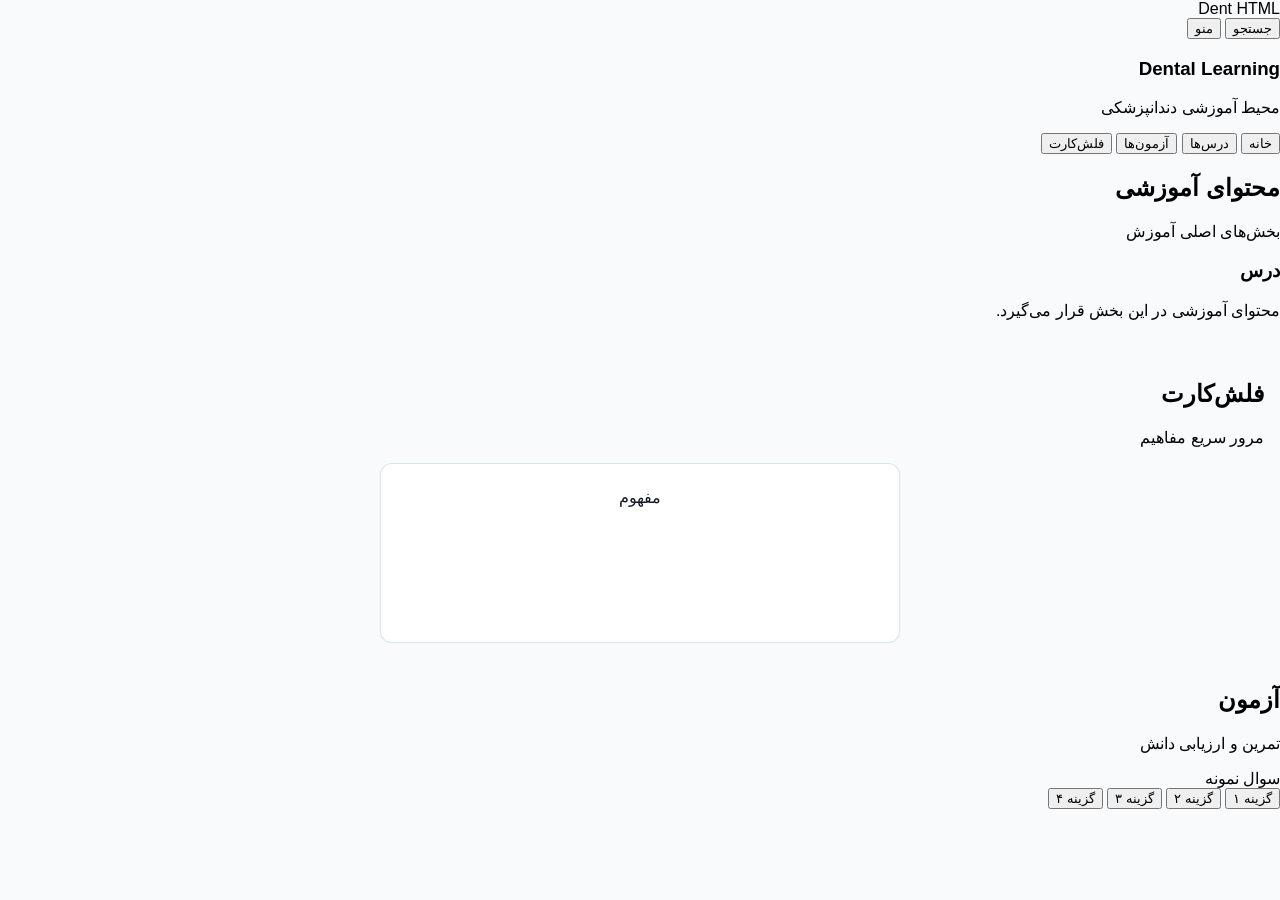
==== index.html @ abffd5a1 "Add runnable production entry point" ====
<!DOCTYPE html>
<html lang="fa" dir="rtl">
<head>
  <meta charset="UTF-8">
  <meta name="viewport" content="width=device-width, initial-scale=1.0">
  <meta name="description" content="Dent HTML modular dental learning interface">
  <title>Dent HTML</title>
  <link rel="stylesheet" href="src/styles/tokens.css">
  <link rel="stylesheet" href="src/styles/global.css">
  <link rel="stylesheet" href="src/styles/components.css">
  <link rel="stylesheet" href="src/styles/responsive.css">
  <link rel="stylesheet" href="src/styles/motion.css">
</head>
<body>
  <main id="app">
    <section data-component="header"></section>
    <section data-component="hero"></section>
    <section data-component="navigation"></section>
    <section data-component="lecture"></section>
    <section data-component="flashcard"></section>
    <section data-component="quiz"></section>
    <section data-component="modal"></section>
  </main>

  <script src="src/scripts/theme.js"></script>
  <script src="src/scripts/navigation.js"></script>
  <script src="src/scripts/flashcard.js"></script>
  <script src="src/scripts/quiz.js"></script>
  <script src="src/scripts/app.js"></script>
</body>
</html>
---- src/styles/tokens.css ----
/* Global design tokens */
:root {
  --color-primary: #0f766e;
  --color-secondary: #2563eb;
  --color-background: #ffffff;
  --color-text: #111827;
  --radius-md: 12px;
  --transition-fast: 180ms ease;
}
---- src/styles/global.css ----
/*
 Global Styles
 Responsibility:
 - Base document rules
 - Typography defaults
 - Shared resets
*/

* {
  box-sizing: border-box;
}

html {
  scroll-behavior: smooth;
}

html, body {
  margin: 0;
  padding: 0;
  min-height: 100%;
  font-family: Tahoma, Arial, sans-serif;
}

body {
  background: #f8fafc;
}

#app {
  width: 100%;
  min-height: 100vh;
}

section[data-component] {
  width: 100%;
}
---- src/styles/components.css ----
/* Shared component styles */
.component {
  transition: var(--transition-fast);
}
---- src/styles/responsive.css ----
/*
 Responsive Layer
 Responsibility:
 - Mobile adaptation
 - Layout adjustments
*/

@media (max-width: 768px) {
  .container {
    width: 100%;
    padding-inline: 16px;
  }
}
---- src/styles/motion.css ----
/* Motion System
   Central animation layer
   Keep component animations here when they become reusable.
*/

:root {
  --motion-fast: 180ms ease;
  --motion-normal: 320ms ease;
  --motion-slow: 600ms ease;
}

.motion-ready {
  transition: all var(--motion-normal);
}

.fade-in {
  animation: fadeIn var(--motion-slow) forwards;
}

@keyframes fadeIn {
  from { opacity: 0; transform: translateY(12px); }
  to { opacity: 1; transform: translateY(0); }
}
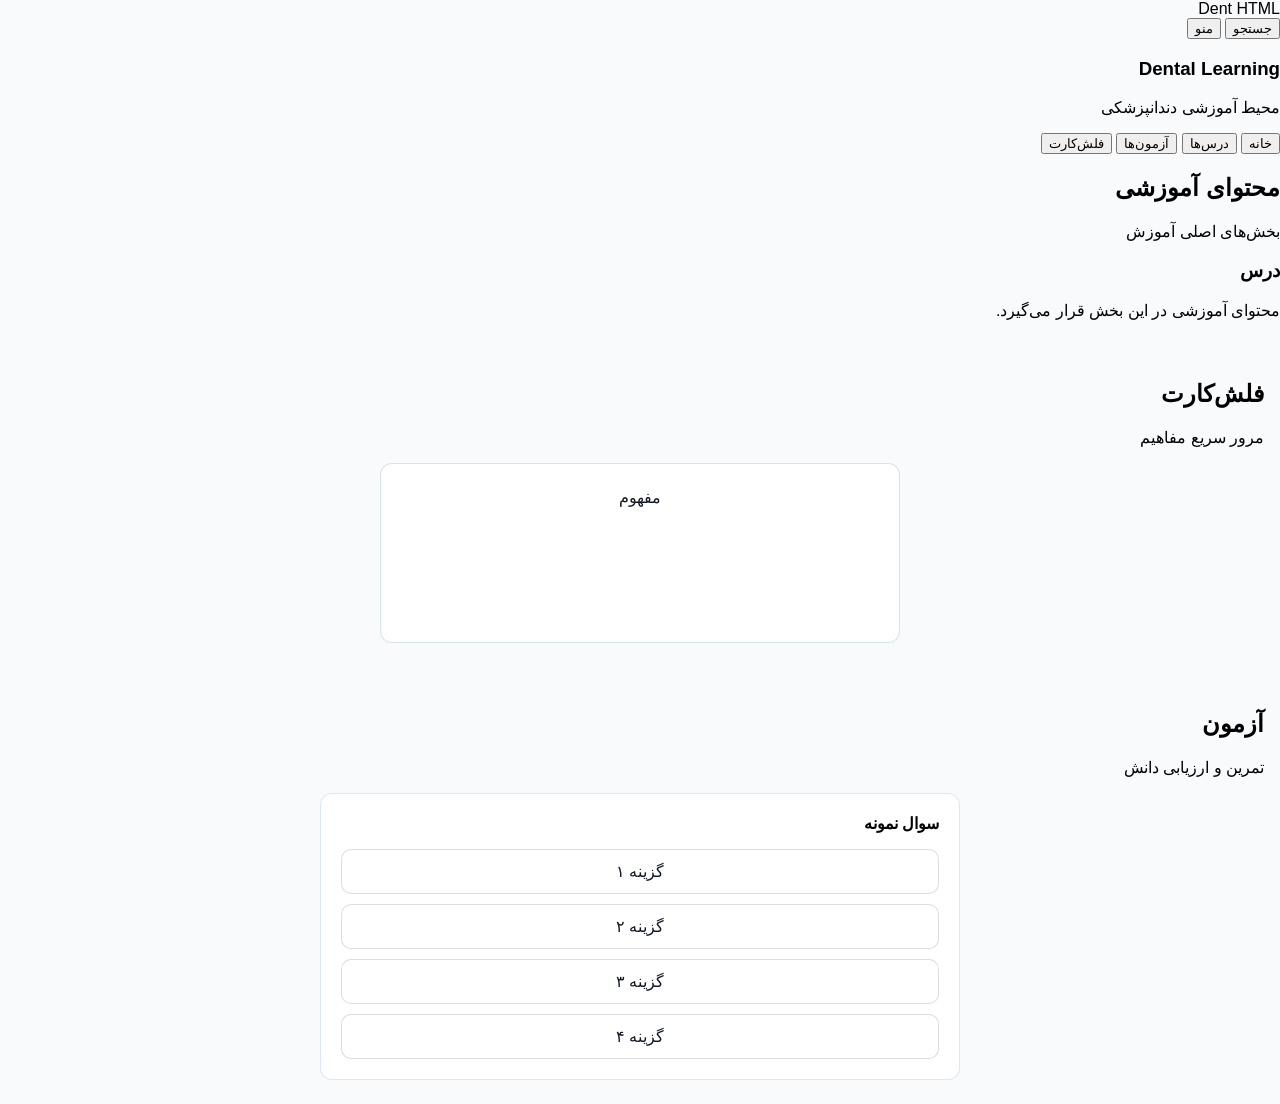
==== commit 677b1535: "Wire component loader into root application" ====
--- a/index.html
+++ b/index.html
@@ -10,6 +10,13 @@
   <link rel="stylesheet" href="src/styles/components.css">
   <link rel="stylesheet" href="src/styles/responsive.css">
   <link rel="stylesheet" href="src/styles/motion.css">
+  <link rel="stylesheet" href="src/components/header/component.css">
+  <link rel="stylesheet" href="src/components/hero/component.css">
+  <link rel="stylesheet" href="src/components/navigation/component.css">
+  <link rel="stylesheet" href="src/components/lecture/component.css">
+  <link rel="stylesheet" href="src/components/flashcard/component.css">
+  <link rel="stylesheet" href="src/components/quiz/component.css">
+  <link rel="stylesheet" href="src/components/modal/component.css">
 </head>
 <body>
   <main id="app">
@@ -22,6 +29,7 @@
     <section data-component="modal"></section>
   </main>
 
+  <script src="src/components/COMPONENT_LOADER.js"></script>
   <script src="src/scripts/theme.js"></script>
   <script src="src/scripts/navigation.js"></script>
   <script src="src/scripts/flashcard.js"></script>
--- a/src/components/header/component.css
+++ b/src/components/header/component.css
@@ -0,0 +1,2 @@
+/* Header Component Styles */
+/* TODO: Extract styles from original HTML */
--- a/src/components/hero/component.css
+++ b/src/components/hero/component.css
@@ -0,0 +1,2 @@
+/* Hero Component Styles */
+/* TODO: Extract styles from original HTML */
--- a/src/components/navigation/component.css
+++ b/src/components/navigation/component.css
@@ -0,0 +1,10 @@
+/* Navigation Component Styles
+   Responsibility:
+   - Navigation layout
+   - Menu states
+   - Responsive hooks
+*/
+
+.navigation {
+  display: block;
+}
--- a/src/components/lecture/component.css
+++ b/src/components/lecture/component.css
@@ -0,0 +1,10 @@
+/* Lecture Component Styles
+   Responsibility:
+   - Educational content blocks
+   - Lesson layout
+   - Typography hooks
+*/
+
+.lecture-content {
+  display: block;
+}
--- a/src/components/flashcard/component.css
+++ b/src/components/flashcard/component.css
@@ -0,0 +1,41 @@
+/* Flashcard component foundation */
+.flashcard-section {
+  padding: 24px 16px;
+}
+
+.flashcard {
+  display: grid;
+  width: min(100%, 520px);
+  min-height: 180px;
+  margin: 16px auto 0;
+  padding: 24px;
+  border: 1px solid rgba(15, 118, 110, 0.18);
+  border-radius: var(--radius-md);
+  background: var(--color-background);
+  color: var(--color-text);
+  font: inherit;
+  cursor: pointer;
+}
+
+.flashcard-front,
+.flashcard-back {
+  grid-area: 1 / 1;
+  display: grid;
+  place-items: center;
+  transition: opacity var(--transition-fast), transform var(--transition-fast);
+}
+
+.flashcard-back {
+  opacity: 0;
+  transform: translateY(8px);
+}
+
+.flashcard.is-flipped .flashcard-front {
+  opacity: 0;
+  transform: translateY(-8px);
+}
+
+.flashcard.is-flipped .flashcard-back {
+  opacity: 1;
+  transform: translateY(0);
+}
--- a/src/components/quiz/component.css
+++ b/src/components/quiz/component.css
@@ -0,0 +1,44 @@
+/* Quiz component foundation */
+.quiz-section {
+  padding: 24px 16px;
+}
+
+.quiz-card {
+  width: min(100%, 640px);
+  margin: 16px auto 0;
+  padding: 20px;
+  border: 1px solid rgba(37, 99, 235, 0.16);
+  border-radius: var(--radius-md);
+  background: var(--color-background);
+}
+
+.question {
+  margin-bottom: 16px;
+  font-weight: 700;
+}
+
+.options {
+  display: grid;
+  gap: 10px;
+}
+
+.options button {
+  width: 100%;
+  padding: 12px 14px;
+  border: 1px solid rgba(17, 24, 39, 0.14);
+  border-radius: 10px;
+  background: #fff;
+  color: var(--color-text);
+  font: inherit;
+  cursor: pointer;
+  transition: border-color var(--transition-fast), transform var(--transition-fast);
+}
+
+.options button:hover {
+  transform: translateY(-1px);
+}
+
+.options button.is-selected {
+  border-color: var(--color-secondary);
+  outline: 2px solid rgba(37, 99, 235, 0.12);
+}
--- a/src/components/modal/component.css
+++ b/src/components/modal/component.css
@@ -0,0 +1,4 @@
+/* Modal Component Styles */
+[data-component="modal"] {
+  display: none;
+}
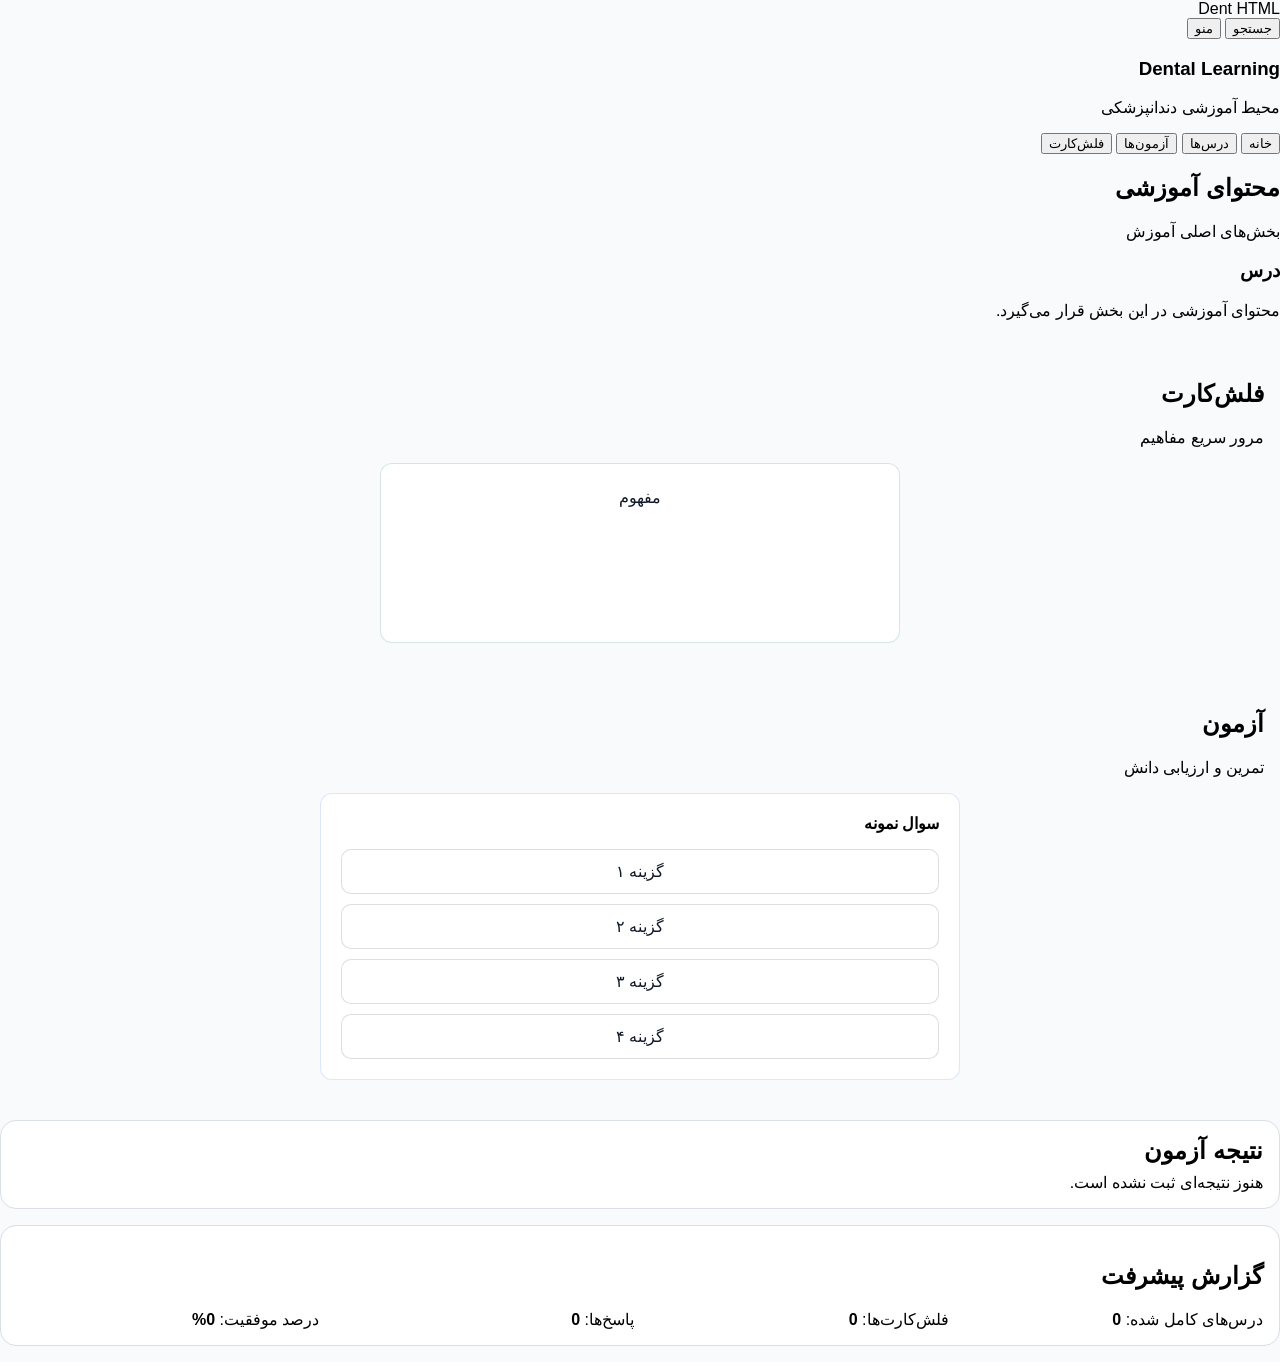
==== commit 8b27a316: "Integrate result and progress into root runtime" ====
--- a/index.html
+++ b/index.html
@@ -4,19 +4,13 @@
   <meta charset="UTF-8">
   <meta name="viewport" content="width=device-width, initial-scale=1.0">
   <meta name="description" content="Dent HTML modular dental learning interface">
+  <meta name="color-scheme" content="light dark">
   <title>Dent HTML</title>
   <link rel="stylesheet" href="src/styles/tokens.css">
   <link rel="stylesheet" href="src/styles/global.css">
   <link rel="stylesheet" href="src/styles/components.css">
   <link rel="stylesheet" href="src/styles/responsive.css">
   <link rel="stylesheet" href="src/styles/motion.css">
-  <link rel="stylesheet" href="src/components/header/component.css">
-  <link rel="stylesheet" href="src/components/hero/component.css">
-  <link rel="stylesheet" href="src/components/navigation/component.css">
-  <link rel="stylesheet" href="src/components/lecture/component.css">
-  <link rel="stylesheet" href="src/components/flashcard/component.css">
-  <link rel="stylesheet" href="src/components/quiz/component.css">
-  <link rel="stylesheet" href="src/components/modal/component.css">
 </head>
 <body>
   <main id="app">
@@ -26,14 +20,18 @@
     <section data-component="lecture"></section>
     <section data-component="flashcard"></section>
     <section data-component="quiz"></section>
+    <section data-component="result"></section>
+    <section data-component="progress"></section>
     <section data-component="modal"></section>
   </main>
 
-  <script src="src/components/COMPONENT_LOADER.js"></script>
+  <noscript>برای استفاده از بخش‌های تعاملی این صفحه، JavaScript را فعال کنید.</noscript>
   <script src="src/scripts/theme.js"></script>
   <script src="src/scripts/navigation.js"></script>
   <script src="src/scripts/flashcard.js"></script>
   <script src="src/scripts/quiz.js"></script>
+  <script src="src/scripts/result.js"></script>
+  <script src="src/scripts/progress.js"></script>
   <script src="src/scripts/app.js"></script>
 </body>
 </html>
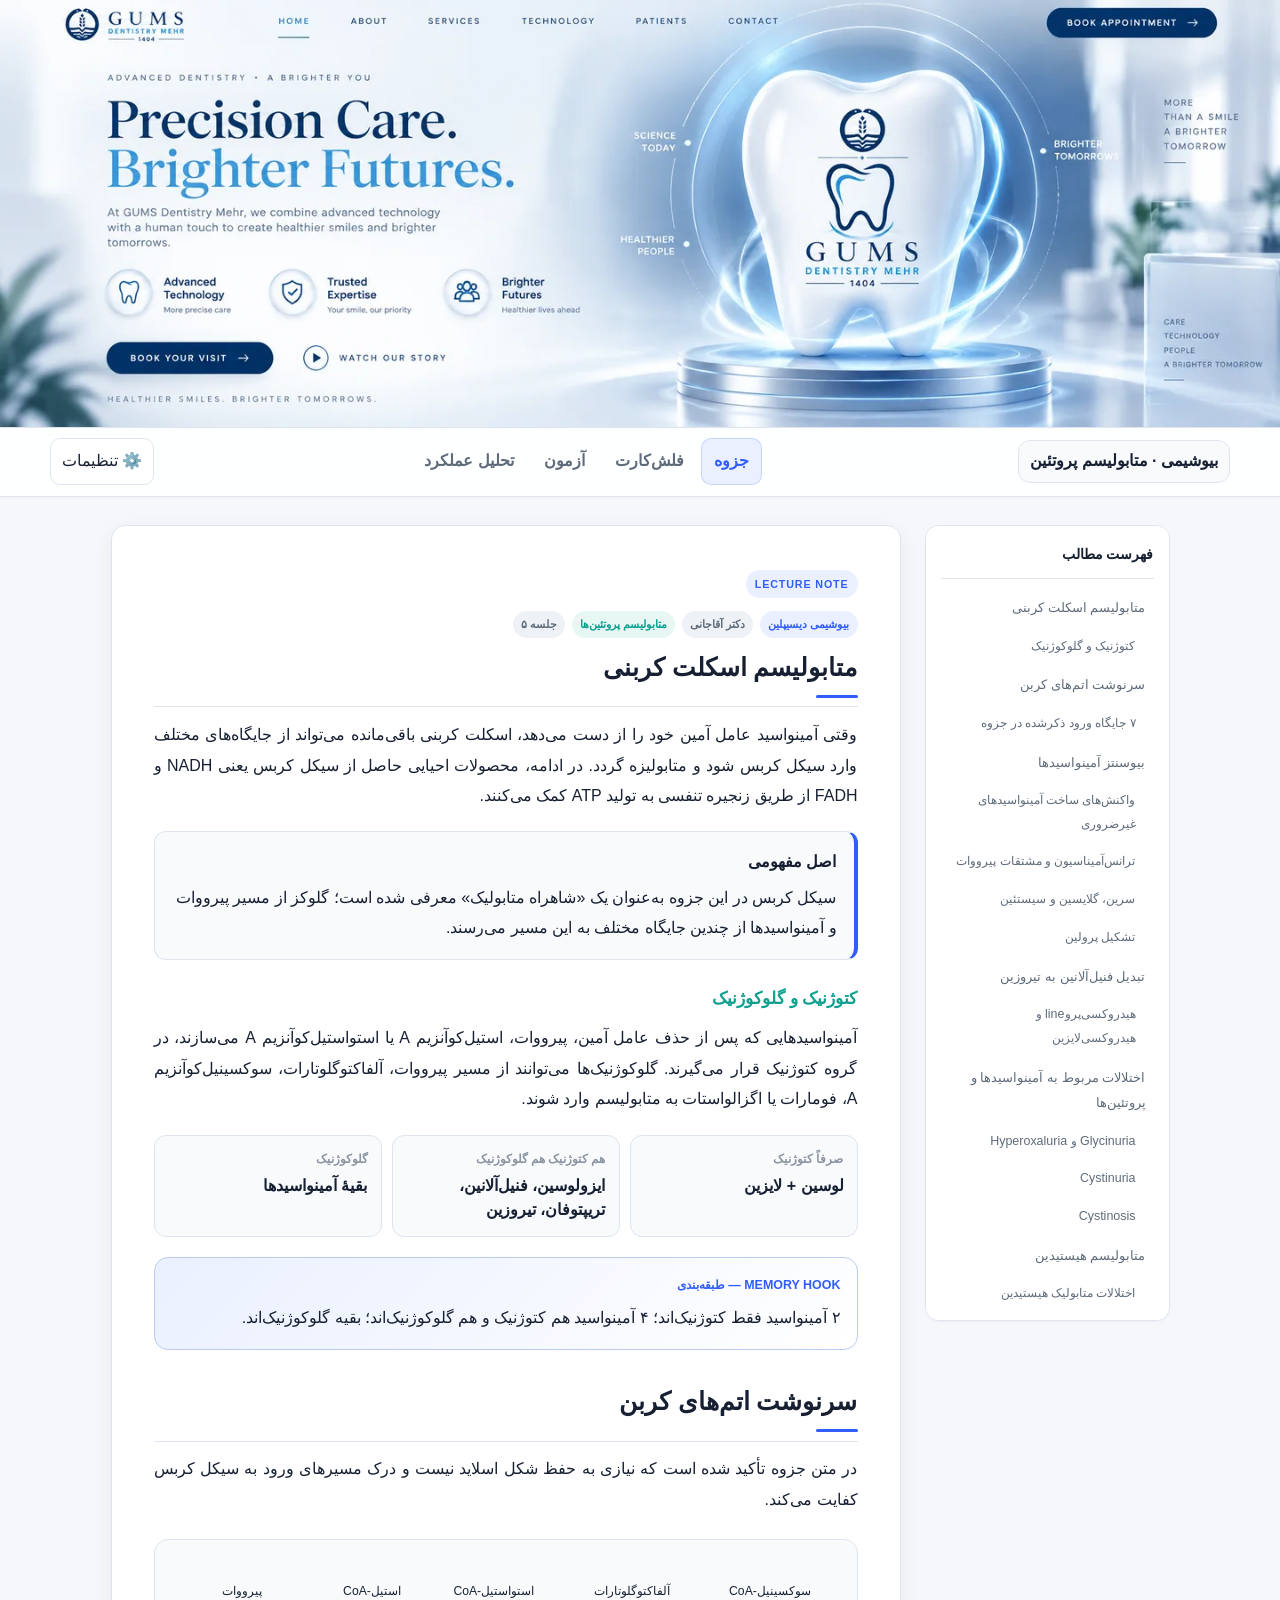
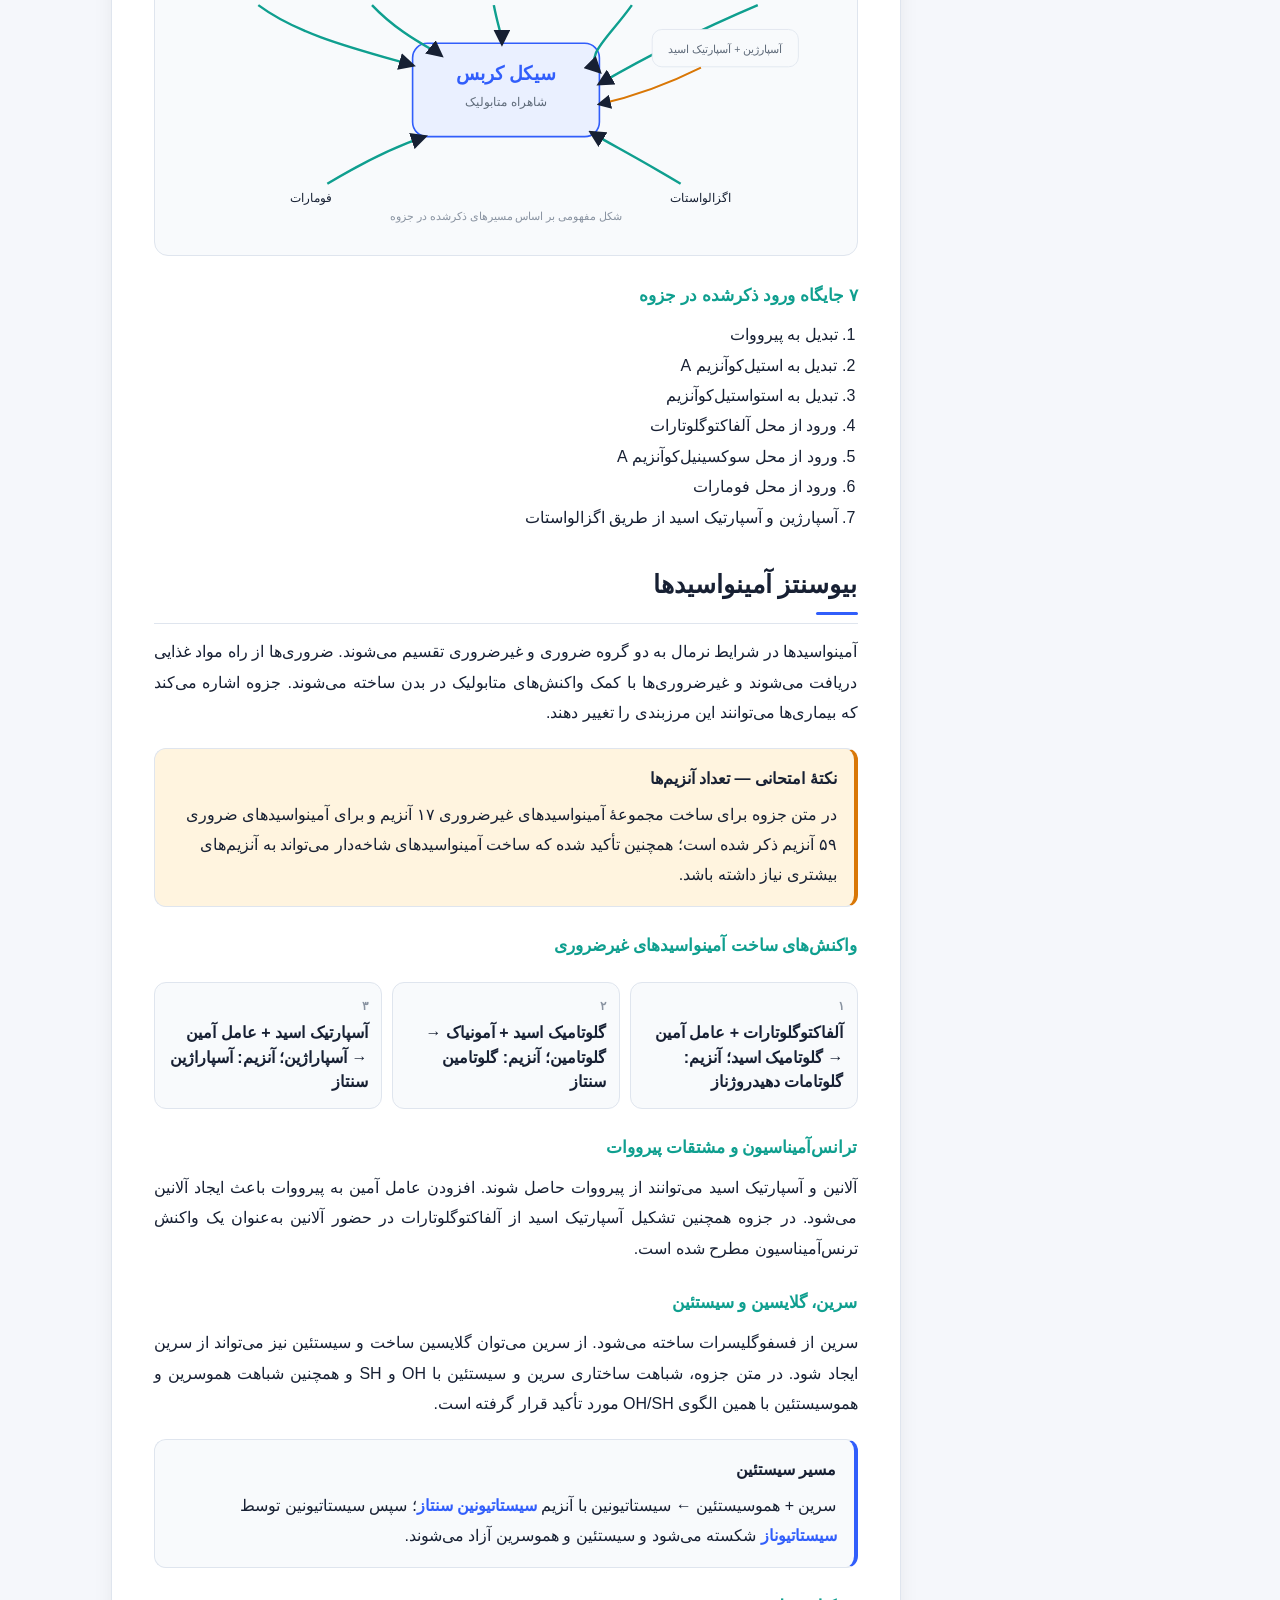
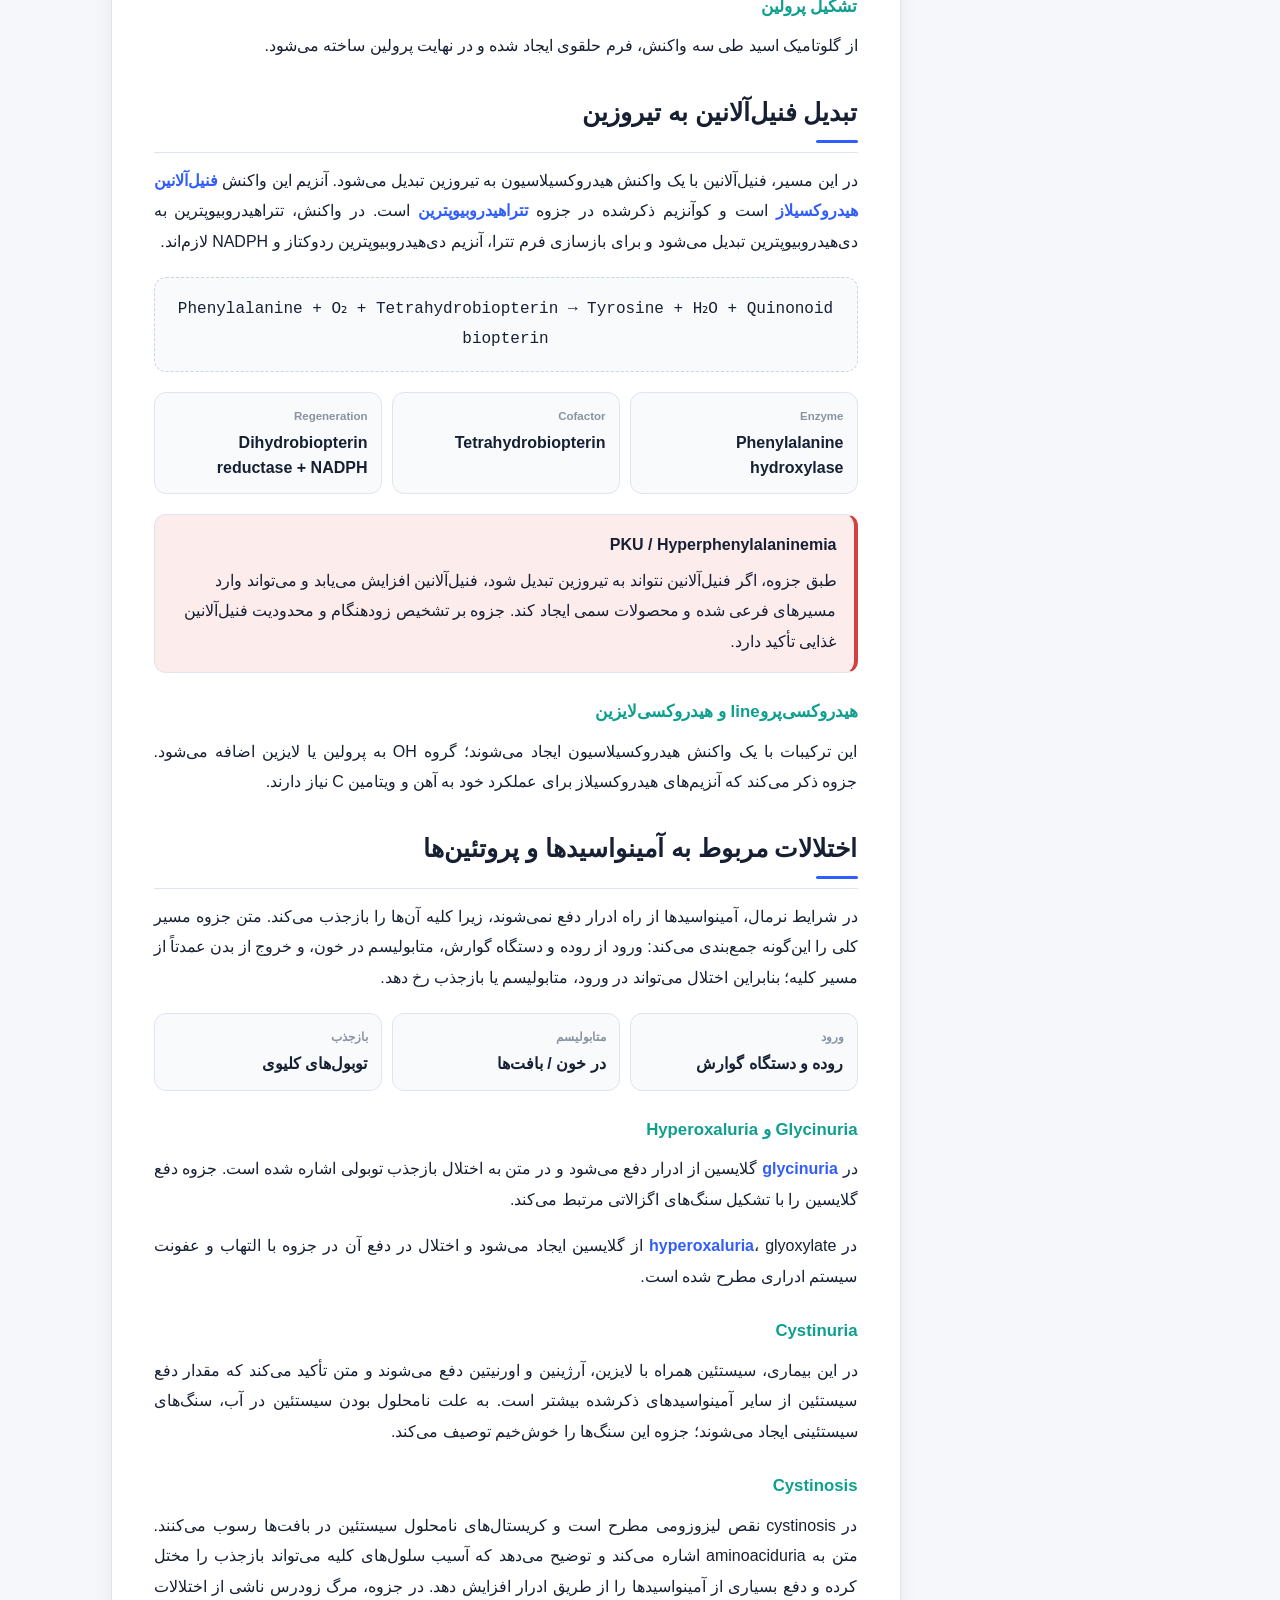
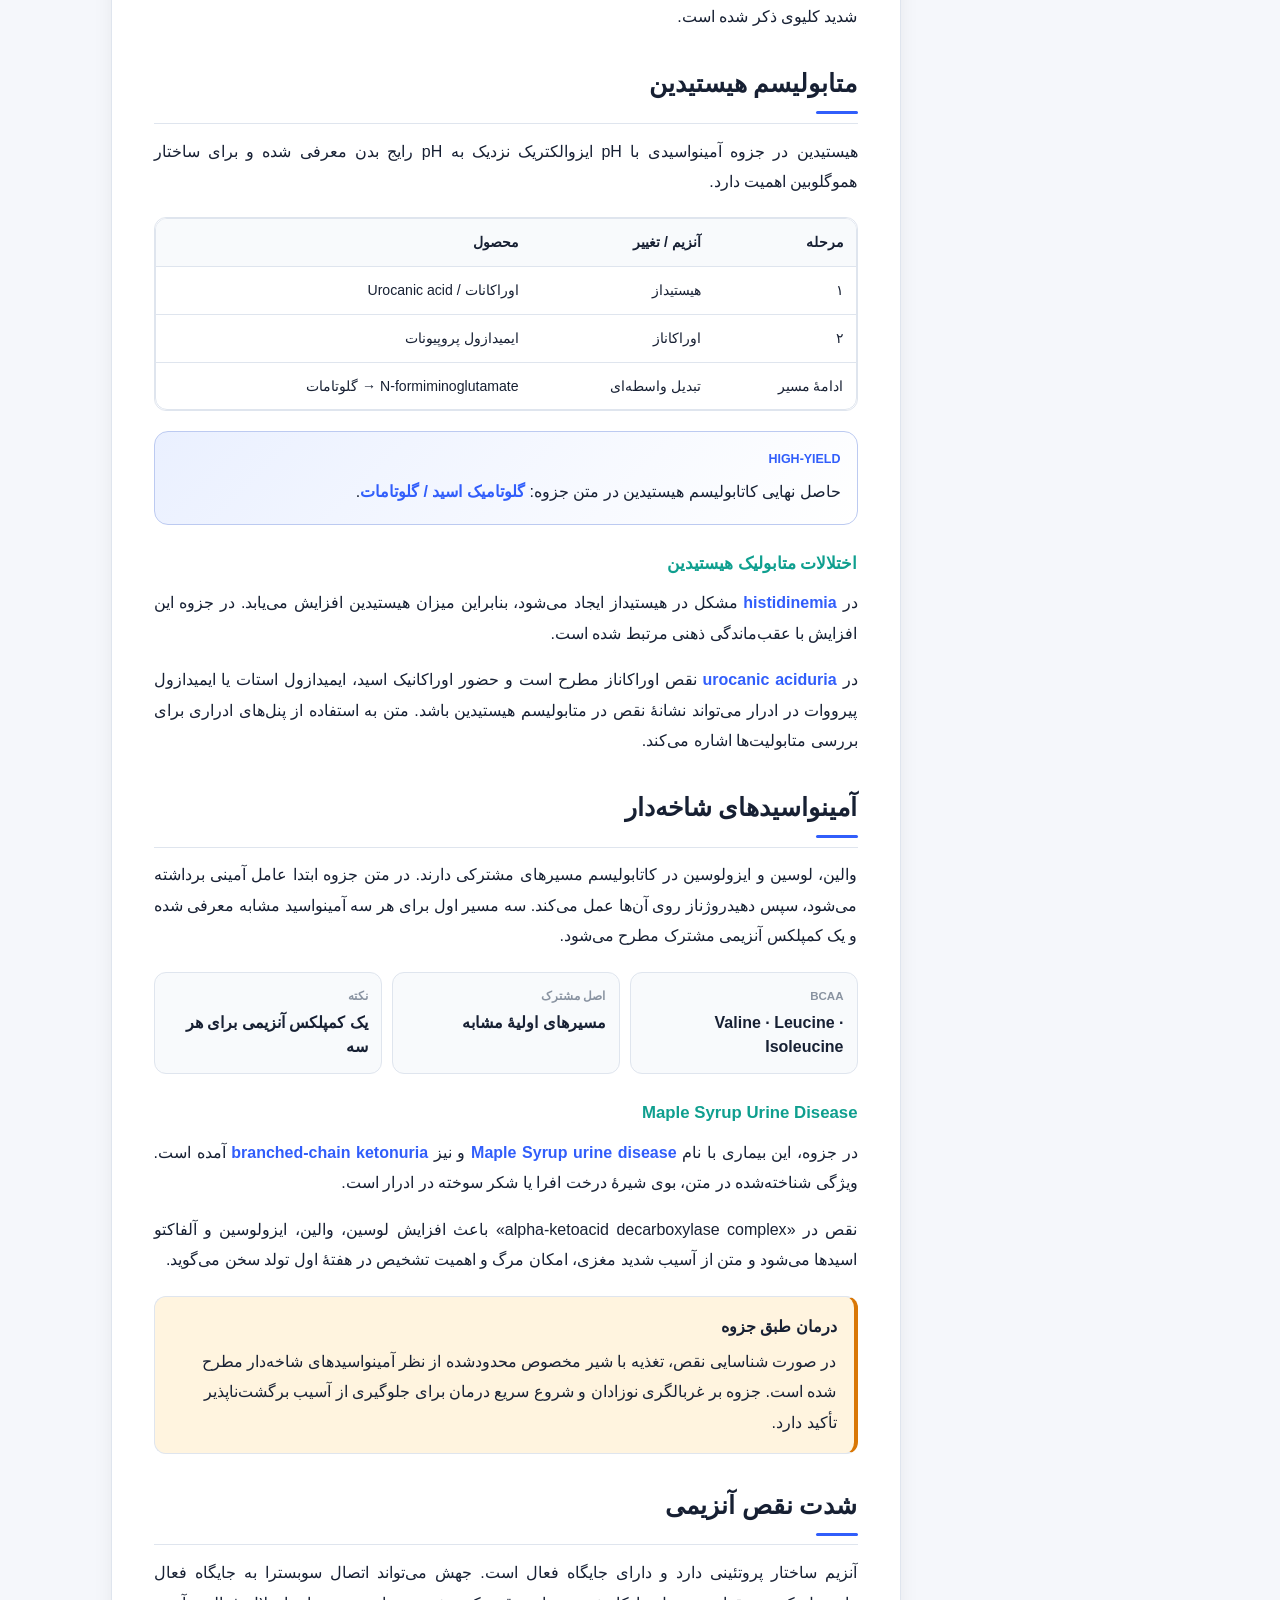
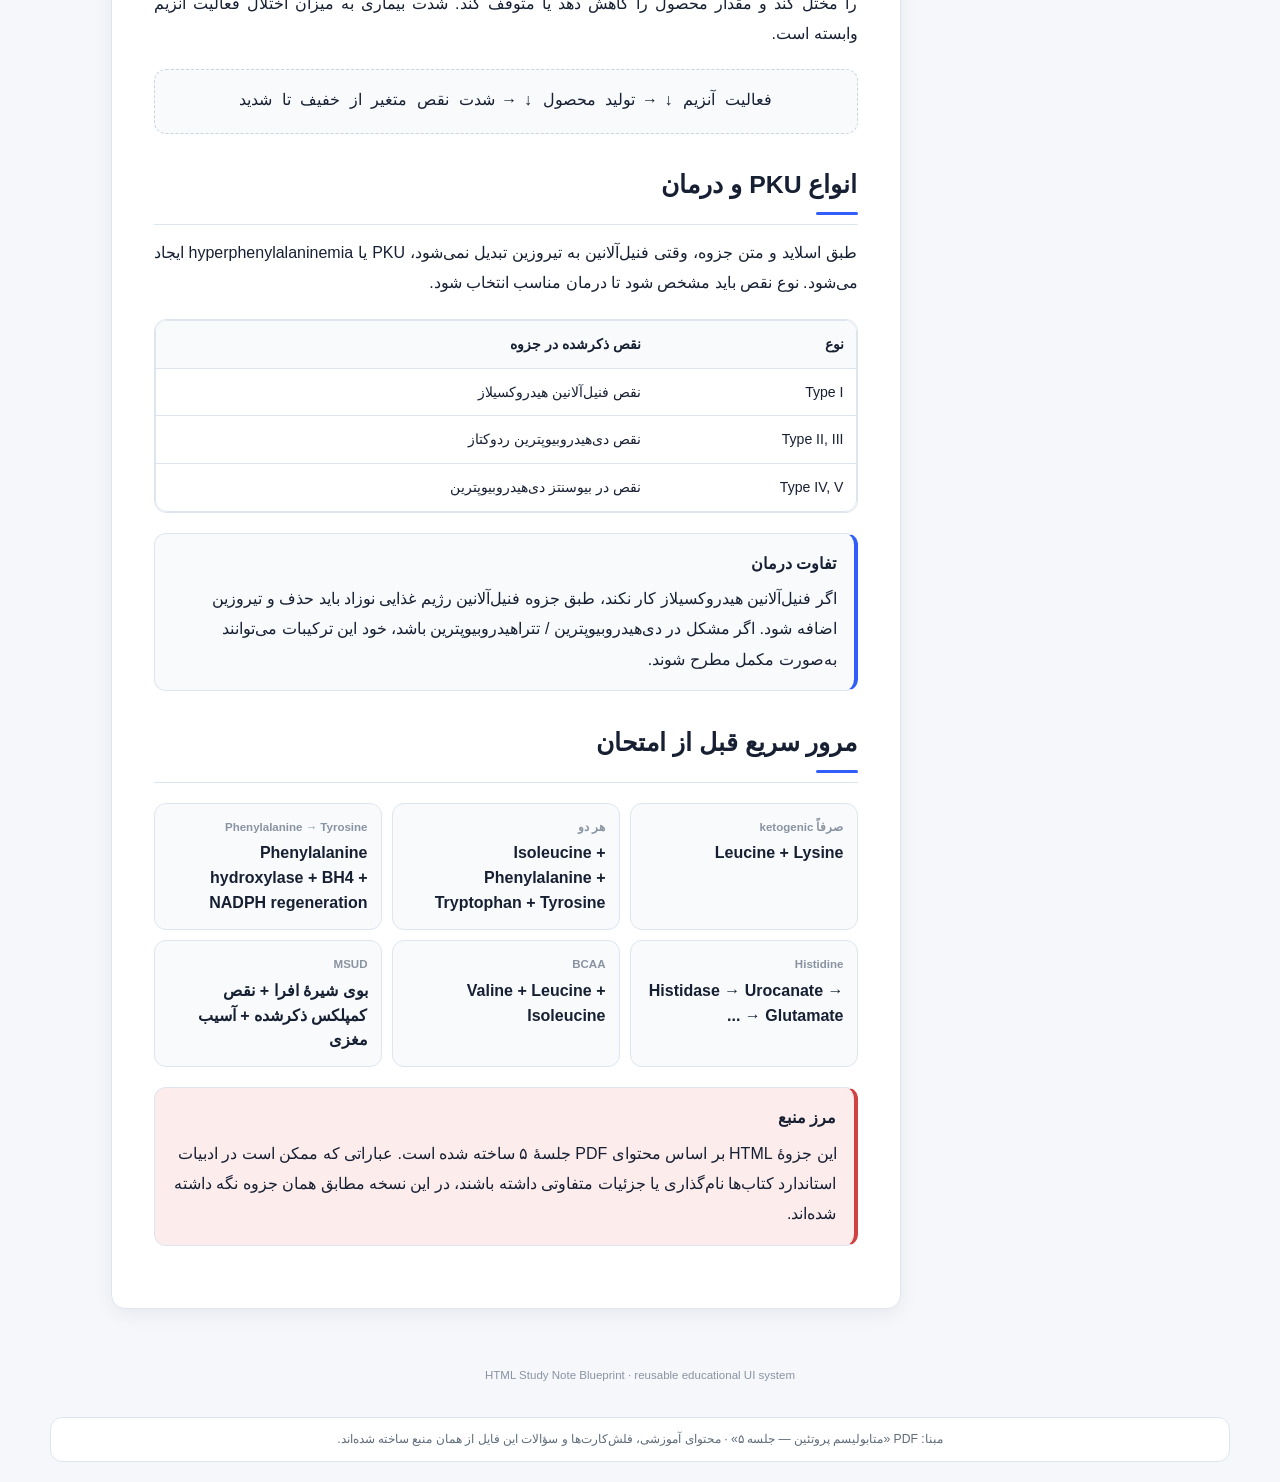
==== commit 2836c389: "Import full metabolism protein session 5 HTML" ====
--- a/index.html
+++ b/index.html
@@ -3,35 +3,3265 @@
 <head>
   <meta charset="UTF-8">
   <meta name="viewport" content="width=device-width, initial-scale=1.0">
-  <meta name="description" content="Dent HTML modular dental learning interface">
-  <meta name="color-scheme" content="light dark">
-  <title>Dent HTML</title>
-  <link rel="stylesheet" href="src/styles/tokens.css">
-  <link rel="stylesheet" href="src/styles/global.css">
-  <link rel="stylesheet" href="src/styles/components.css">
-  <link rel="stylesheet" href="src/styles/responsive.css">
-  <link rel="stylesheet" href="src/styles/motion.css">
+  <meta name="description" content="جزوه تعاملی متابولیسم پروتئین‌ها، جلسه ۵؛ شامل مطالعه، فلش‌کارت، آزمون و تحلیل عملکرد.">
+  <meta name="theme-color" content="#12264b">
+  <title>متابولیسم پروتئین‌ها — جلسه ۵ | HTML Study Note</title>
+  
+<style>
+  /* =========================================================
+     HTML STUDY NOTE BLUEPRINT
+     Design tokens + reusable components
+     ========================================================= */
+  :root {
+    --bg: #f5f7fb;
+    --surface: #ffffff;
+    --surface-2: #f8fafc;
+    --surface-3: #eef2f7;
+    --text: #172033;
+    --text-2: #5f6b7a;
+    --text-3: #8993a1;
+    --primary: #315efb;
+    --primary-2: #2448d8;
+    --primary-soft: #eaf0ff;
+    --accent: #0f9f8f;
+    --accent-soft: #e6f7f4;
+    --warning: #d97706;
+    --warning-soft: #fff4df;
+    --danger: #d14343;
+    --danger-soft: #fdecec;
+    --success: #16835b;
+    --success-soft: #e7f7ef;
+    --border: #dfe5ee;
+    --border-strong: #cbd4e1;
+    --shadow-xs: 0 1px 2px rgba(15, 23, 42, .04);
+    --shadow-sm: 0 6px 20px rgba(15, 23, 42, .06);
+    --shadow-md: 0 14px 40px rgba(15, 23, 42, .09);
+    --radius-sm: 8px;
+    --radius: 14px;
+    --radius-lg: 20px;
+    --content-width: 1180px;
+    --reading-width: 790px;
+    --font-size-base: 16px;
+    --font-family: Vazirmatn, IRANSans, Tahoma, "Segoe UI", sans-serif;
+    --line: 1.9;
+    --header-height: 68px;
+  }
+
+  [data-theme="dark"] {
+    --bg: #0b1120;
+    --surface: #121a2a;
+    --surface-2: #182235;
+    --surface-3: #202b40;
+    --text: #f1f5fb;
+    --text-2: #aab6c7;
+    --text-3: #77849a;
+    --primary: #6d8cff;
+    --primary-2: #87a0ff;
+    --primary-soft: #1b2850;
+    --accent: #35c8b5;
+    --accent-soft: #123b37;
+    --warning: #f2a34b;
+    --warning-soft: #49351d;
+    --danger: #ff7474;
+    --danger-soft: #482225;
+    --success: #42d39a;
+    --success-soft: #123c2d;
+    --border: #28364c;
+    --border-strong: #3a4a63;
+    --shadow-xs: 0 1px 2px rgba(0,0,0,.2);
+    --shadow-sm: 0 8px 24px rgba(0,0,0,.22);
+    --shadow-md: 0 18px 50px rgba(0,0,0,.28);
+  }
+
+  [data-theme="sepia"] {
+    --bg: #f5efe4;
+    --surface: #fffaf1;
+    --surface-2: #f8f0e2;
+    --surface-3: #eee1ce;
+    --text: #3e352a;
+    --text-2: #766957;
+    --text-3: #9a8b76;
+    --primary: #6551c8;
+    --primary-2: #5140aa;
+    --primary-soft: #eeeafd;
+    --accent: #a05a18;
+    --accent-soft: #f8e8d6;
+    --warning: #a05a18;
+    --warning-soft: #f9ead5;
+    --danger: #a93b3b;
+    --danger-soft: #f7dddd;
+    --success: #28734f;
+    --success-soft: #e4f0e8;
+    --border: #e2d5c1;
+    --border-strong: #d2c1a7;
+  }
+
+  [data-font-size="small"] { --font-size-base: 14px; }
+  [data-font-size="medium"] { --font-size-base: 16px; }
+  [data-font-size="large"] { --font-size-base: 18px; }
+
+  * { box-sizing: border-box; }
+
+  html {
+    scroll-behavior: smooth;
+    scroll-padding-top: calc(var(--header-height) + 24px);
+  }
+
+  body {
+    margin: 0;
+    min-height: 100vh;
+    background:
+      radial-gradient(circle at 10% 0%, rgba(49,94,251,.045), transparent 28rem),
+      var(--bg);
+    color: var(--text);
+    font-family: var(--font-family);
+    font-size: var(--font-size-base);
+    line-height: var(--line);
+    transition: background .2s ease, color .2s ease;
+  }
+
+  button, input, select, textarea { font: inherit; }
+  button { -webkit-tap-highlight-color: transparent; }
+
+  ::selection {
+    background: var(--primary);
+    color: #fff;
+  }
+
+  /* ---------- Header / app chrome ---------- */
+  header {
+    position: sticky;
+    top: 0;
+    z-index: 100;
+    min-height: var(--header-height);
+    background: color-mix(in srgb, var(--surface) 90%, transparent);
+    backdrop-filter: blur(16px);
+    -webkit-backdrop-filter: blur(16px);
+    border-bottom: 1px solid var(--border);
+    box-shadow: var(--shadow-xs);
+  }
+
+  .nav-container {
+    width: min(var(--content-width), calc(100% - 28px));
+    min-height: var(--header-height);
+    margin: auto;
+    padding: 10px 0;
+    display: grid;
+    grid-template-columns: auto 1fr auto;
+    align-items: center;
+    gap: 18px;
+  }
+
+  .logo-title {
+    display: flex;
+    align-items: center;
+    gap: 9px;
+    color: var(--text);
+    font-size: 1rem;
+    font-weight: 800;
+    white-space: nowrap;
+  }
+
+  .logo-title span {
+    display: inline-flex;
+    align-items: center;
+    min-height: 38px;
+    padding: 5px 11px;
+    border: 1px solid var(--border);
+    border-radius: 12px;
+    background: var(--surface-2);
+  }
+
+  .nav-tabs {
+    display: flex;
+    justify-content: center;
+    gap: 4px;
+    min-width: 0;
+    overflow-x: auto;
+    scrollbar-width: none;
+  }
+
+  .nav-tabs::-webkit-scrollbar { display: none; }
+
+  .nav-btn {
+    border: 0;
+    background: transparent;
+    color: var(--text-2);
+    padding: 8px 13px;
+    border-radius: 10px;
+    cursor: pointer;
+    font-weight: 700;
+    white-space: nowrap;
+    transition: .18s ease;
+  }
+
+  .nav-btn:hover {
+    color: var(--primary);
+    background: var(--primary-soft);
+  }
+
+  .nav-btn.active {
+    color: var(--primary);
+    background: var(--primary-soft);
+    box-shadow: inset 0 0 0 1px color-mix(in srgb, var(--primary) 18%, transparent);
+  }
+
+  .nav-actions { display: flex; gap: 7px; }
+
+  .btn-icon {
+    min-height: 38px;
+    padding: 7px 11px;
+    display: inline-flex;
+    align-items: center;
+    justify-content: center;
+    gap: 6px;
+    border: 1px solid var(--border);
+    border-radius: 10px;
+    background: var(--surface);
+    color: var(--text);
+    cursor: pointer;
+    transition: .18s ease;
+  }
+
+  .btn-icon:hover {
+    border-color: var(--primary);
+    color: var(--primary);
+    transform: translateY(-1px);
+  }
+
+  /* ---------- Layout ---------- */
+  main {
+    width: min(var(--content-width), calc(100% - 28px));
+    margin: 28px auto 56px;
+  }
+
+  .tab-content { display: none; }
+
+  .tab-content.active {
+    display: block;
+    animation: fadeUp .22s ease both;
+  }
+
+  @keyframes fadeUp {
+    from { opacity: 0; transform: translateY(7px); }
+    to { opacity: 1; transform: translateY(0); }
+  }
+
+  .card {
+    background: var(--surface);
+    border: 1px solid var(--border);
+    border-radius: var(--radius);
+    box-shadow: var(--shadow-sm);
+  }
+
+  /* ---------- Buttons ---------- */
+  .btn {
+    min-height: 42px;
+    padding: 9px 15px;
+    border: 1px solid transparent;
+    border-radius: 10px;
+    background: var(--primary);
+    color: #fff;
+    cursor: pointer;
+    font-weight: 750;
+    transition: .18s ease;
+  }
+
+  .btn:hover {
+    background: var(--primary-2);
+    transform: translateY(-1px);
+    box-shadow: var(--shadow-sm);
+  }
+
+  .btn-outline {
+    background: var(--surface);
+    color: var(--text);
+    border-color: var(--border-strong);
+  }
+
+  .btn-outline:hover {
+    background: var(--primary-soft);
+    border-color: var(--primary);
+    color: var(--primary);
+  }
+
+  .btn-success { background: var(--success); }
+  .btn-success:hover { background: var(--success); filter: brightness(.92); }
+  .btn-danger { background: var(--danger); }
+  .btn-danger:hover { background: var(--danger); filter: brightness(.92); }
+
+  /* ---------- Lecture blueprint ---------- */
+  .lecture-layout {
+    display: grid;
+    grid-template-columns: 245px minmax(0, var(--reading-width));
+    justify-content: center;
+    gap: 24px;
+    align-items: start;
+  }
+
+  .toc-drawer {
+    position: sticky;
+    top: calc(var(--header-height) + 18px);
+    max-height: calc(100vh - var(--header-height) - 36px);
+    overflow: auto;
+    padding: 15px;
+    background: var(--surface);
+    border: 1px solid var(--border);
+    border-radius: var(--radius);
+    box-shadow: var(--shadow-xs);
+  }
+
+  .toc-drawer h3 {
+    margin: 0 0 10px;
+    padding-bottom: 10px;
+    border-bottom: 1px solid var(--border);
+    font-size: .9rem;
+    color: var(--text);
+  }
+
+  .toc-list { list-style: none; margin: 0; padding: 0; }
+  .toc-list li { margin: 2px 0; }
+
+  .toc-list a {
+    display: block;
+    padding: 6px 8px;
+    border-radius: 8px;
+    color: var(--text-2);
+    text-decoration: none;
+    font-size: .84rem;
+    transition: .16s ease;
+  }
+
+  .toc-list a:hover {
+    color: var(--primary);
+    background: var(--primary-soft);
+  }
+
+  .toc-list a.h3-link {
+    padding-right: 18px;
+    font-size: .78rem;
+  }
+
+  .lecture-content {
+    padding: clamp(22px, 4vw, 42px);
+    overflow: hidden;
+  }
+
+  .lecture-content::before {
+    content: "LECTURE NOTE";
+    display: inline-flex;
+    margin-bottom: 13px;
+    padding: 4px 9px;
+    border-radius: 999px;
+    background: var(--primary-soft);
+    color: var(--primary);
+    font-size: .67rem;
+    font-weight: 900;
+    letter-spacing: .08em;
+  }
+
+  .lecture-content h2 {
+    margin: 2.1rem 0 .8rem;
+    padding-bottom: .55rem;
+    border-bottom: 1px solid var(--border);
+    color: var(--text);
+    font-size: clamp(1.25rem, 2vw, 1.55rem);
+    line-height: 1.45;
+    position: relative;
+  }
+
+  .lecture-content h2:first-of-type { margin-top: .25rem; }
+
+  .lecture-content h2::after {
+    content: "";
+    display: block;
+    width: 42px;
+    height: 3px;
+    margin-top: 9px;
+    border-radius: 999px;
+    background: var(--primary);
+  }
+
+  .lecture-content h3 {
+    margin: 1.45rem 0 .55rem;
+    color: var(--accent);
+    font-size: 1.05rem;
+  }
+
+  .lecture-content p {
+    margin: 0 0 1rem;
+    color: var(--text);
+    text-align: justify;
+    text-wrap: pretty;
+  }
+
+  .lecture-content strong { color: var(--primary); }
+
+  /* Reusable note components */
+  .note-callout {
+    margin: 1.25rem 0;
+    padding: 15px 17px;
+    border: 1px solid var(--border);
+    border-right: 4px solid var(--primary);
+    border-radius: 12px;
+    background: var(--surface-2);
+  }
+
+  .note-callout.info { border-right-color: var(--primary); }
+  .note-callout.success { border-right-color: var(--success); background: var(--success-soft); }
+  .note-callout.warning { border-right-color: var(--warning); background: var(--warning-soft); }
+  .note-callout.danger { border-right-color: var(--danger); background: var(--danger-soft); }
+
+  .note-callout-title {
+    display: flex;
+    align-items: center;
+    gap: 7px;
+    margin-bottom: 5px;
+    font-weight: 850;
+  }
+
+  .key-facts {
+    display: grid;
+    grid-template-columns: repeat(auto-fit, minmax(180px, 1fr));
+    gap: 10px;
+    margin: 1.25rem 0;
+  }
+
+  .key-fact {
+    padding: 13px;
+    background: var(--surface-2);
+    border: 1px solid var(--border);
+    border-radius: 12px;
+  }
+
+  .key-fact-label {
+    margin-bottom: 3px;
+    color: var(--text-3);
+    font-size: .72rem;
+    font-weight: 800;
+  }
+
+  .key-fact-value {
+    font-weight: 800;
+    line-height: 1.55;
+  }
+
+  .memory-hook {
+    margin: 1.25rem 0;
+    padding: 16px;
+    border-radius: 14px;
+    background: linear-gradient(135deg, var(--primary-soft), var(--surface));
+    border: 1px solid color-mix(in srgb, var(--primary) 20%, var(--border));
+  }
+
+  .memory-hook-title {
+    color: var(--primary);
+    font-size: .78rem;
+    font-weight: 900;
+    margin-bottom: 5px;
+  }
+
+  .formula-box {
+    margin: 1.25rem 0;
+    padding: 16px;
+    direction: ltr;
+    text-align: center;
+    background: var(--surface-2);
+    border: 1px dashed var(--border-strong);
+    border-radius: 12px;
+    font-family: "SFMono-Regular", Consolas, monospace;
+    overflow-x: auto;
+  }
+
+  .mini-table {
+    width: 100%;
+    margin: 1.25rem 0;
+    border-collapse: separate;
+    border-spacing: 0;
+    overflow: hidden;
+    border: 1px solid var(--border);
+    border-radius: 12px;
+  }
+
+  .mini-table th,
+  .mini-table td {
+    padding: 10px 12px;
+    border-bottom: 1px solid var(--border);
+    text-align: right;
+  }
+
+  .mini-table th {
+    background: var(--surface-2);
+    font-weight: 850;
+  }
+
+  .mini-table tr:last-child td { border-bottom: 0; }
+
+  .diagram-container {
+    margin: 1.5rem 0;
+    padding: 18px;
+    background: var(--surface-2);
+    border: 1px solid var(--border);
+    border-radius: 14px;
+    text-align: center;
+    overflow-x: auto;
+  }
+
+  .diagram-container svg {
+    max-width: 100%;
+    height: auto;
+  }
+
+  .diagram-caption {
+    margin-top: 8px;
+    color: var(--text-3);
+    font-size: .76rem;
+  }
+
+  /* ---------- Flashcards ---------- */
+  .flashcard-scene {
+    perspective: 1200px;
+    max-width: 610px;
+    height: 315px;
+    margin: 28px auto 18px;
+    cursor: pointer;
+  }
+
+  .flashcard {
+    width: 100%;
+    height: 100%;
+    position: relative;
+    transform-style: preserve-3d;
+    transition: transform .62s cubic-bezier(.2,.75,.2,1);
+    border-radius: var(--radius-lg);
+    box-shadow: var(--shadow-md);
+  }
+
+  .flashcard.is-flipped { transform: rotateY(180deg); }
+
+  .flashcard-face {
+    position: absolute;
+    inset: 0;
+    display: flex;
+    flex-direction: column;
+    justify-content: center;
+    align-items: center;
+    padding: 34px;
+    text-align: center;
+    backface-visibility: hidden;
+    -webkit-backface-visibility: hidden;
+    border: 1px solid var(--border);
+    border-radius: var(--radius-lg);
+    background: var(--surface);
+  }
+
+  .flashcard-front { border-top: 5px solid var(--primary); }
+  .flashcard-back {
+    transform: rotateY(180deg);
+    border-top: 5px solid var(--accent);
+    background: var(--surface);
+  }
+
+  .flashcard-controls {
+    display: flex;
+    justify-content: center;
+    flex-wrap: wrap;
+    gap: 8px;
+    margin-top: 12px;
+  }
+
+  /* ---------- Quiz ---------- */
+  .quiz-options-grid { display: grid; gap: 9px; margin: 16px 0; }
+
+  .option-btn {
+    width: 100%;
+    min-height: 50px;
+    padding: 11px 13px;
+    display: flex;
+    align-items: center;
+    gap: 8px;
+    text-align: right;
+    border: 1px solid var(--border);
+    border-radius: 11px;
+    background: var(--surface);
+    color: var(--text);
+    cursor: pointer;
+    transition: .16s ease;
+  }
+
+  .option-btn:hover:not(:disabled) {
+    border-color: var(--primary);
+    background: var(--primary-soft);
+    transform: translateX(-2px);
+  }
+
+  .option-btn.correct {
+    background: var(--success-soft);
+    border-color: var(--success);
+    color: var(--success);
+  }
+
+  .option-btn.incorrect {
+    background: var(--danger-soft);
+    border-color: var(--danger);
+    color: var(--danger);
+  }
+
+  .explanation-box {
+    margin-top: 15px;
+    padding: 14px 16px;
+    border: 1px solid var(--border);
+    border-right: 4px solid var(--primary);
+    border-radius: 11px;
+    background: var(--surface-2);
+    font-size: .9rem;
+  }
+
+  .matching-container {
+    display: grid;
+    grid-template-columns: 1fr 1fr;
+    gap: 12px;
+    margin: 16px 0;
+  }
+
+  .matching-item {
+    padding: 11px;
+    border: 1px solid var(--border);
+    border-radius: 10px;
+    background: var(--surface);
+    cursor: pointer;
+    text-align: center;
+    user-select: none;
+    transition: .16s ease;
+  }
+
+  .matching-item.selected {
+    border-color: var(--primary);
+    background: var(--primary-soft);
+    font-weight: 800;
+  }
+
+  .matching-item.matched {
+    background: var(--success-soft);
+    border-color: var(--success);
+    cursor: default;
+  }
+
+  /* ---------- Analytics ---------- */
+  .bar-chart-container { display: flex; flex-direction: column; gap: 10px; margin-top: 12px; }
+
+  .chart-row {
+    display: grid;
+    grid-template-columns: 140px 1fr 52px;
+    align-items: center;
+    gap: 10px;
+  }
+
+  .bar-track {
+    height: 10px;
+    overflow: hidden;
+    position: relative;
+    background: var(--surface-3);
+    border-radius: 999px;
+  }
+
+  .bar-fill {
+    height: 100%;
+    background: linear-gradient(90deg, var(--primary), var(--accent));
+    border-radius: inherit;
+    transition: width .5s ease;
+  }
+
+  .table-container { overflow-x: auto; margin-top: 12px; }
+
+  table {
+    width: 100%;
+    border-collapse: separate;
+    border-spacing: 0;
+    font-size: .88rem;
+    border: 1px solid var(--border);
+    border-radius: 12px;
+    overflow: hidden;
+  }
+
+  th, td {
+    padding: 10px 12px;
+    border-bottom: 1px solid var(--border);
+    text-align: right;
+  }
+
+  th { background: var(--surface-2); font-weight: 850; }
+  tr:last-child td { border-bottom: 0; }
+
+  /* ---------- Forms / modal ---------- */
+  .form-group { margin-bottom: 15px; }
+
+  .form-group label {
+    display: block;
+    margin-bottom: 6px;
+    color: var(--text-2);
+    font-size: .82rem;
+    font-weight: 800;
+  }
+
+  select, input[type="text"], input[type="number"] {
+    width: 100%;
+    min-height: 43px;
+    padding: 9px 11px;
+    border: 1px solid var(--border-strong);
+    border-radius: 10px;
+    outline: none;
+    background: var(--surface);
+    color: var(--text);
+  }
+
+  select:focus, input[type="text"]:focus, input[type="number"]:focus {
+    border-color: var(--primary);
+    box-shadow: 0 0 0 3px var(--primary-soft);
+  }
+
+  .modal-overlay {
+    position: fixed;
+    inset: 0;
+    z-index: 1000;
+    display: none;
+    align-items: center;
+    justify-content: center;
+    padding: 18px;
+    background: rgba(8, 15, 30, .55);
+    backdrop-filter: blur(7px);
+  }
+
+  .modal-overlay.open { display: flex; }
+
+  .modal-card {
+    width: min(520px, 100%);
+    max-height: min(760px, 90vh);
+    overflow: auto;
+    padding: 22px;
+    background: var(--surface);
+    border: 1px solid var(--border);
+    border-radius: var(--radius-lg);
+    box-shadow: var(--shadow-md);
+  }
+
+  /* ---------- Blueprint helpers ---------- */
+  .section-meta {
+    display: flex;
+    align-items: center;
+    flex-wrap: wrap;
+    gap: 7px;
+    margin-bottom: 12px;
+  }
+
+  .tag {
+    display: inline-flex;
+    align-items: center;
+    min-height: 25px;
+    padding: 3px 8px;
+    border-radius: 999px;
+    background: var(--surface-3);
+    color: var(--text-2);
+    font-size: .68rem;
+    font-weight: 850;
+  }
+
+  .tag.primary { background: var(--primary-soft); color: var(--primary); }
+  .tag.accent { background: var(--accent-soft); color: var(--accent); }
+  .tag.warning { background: var(--warning-soft); color: var(--warning); }
+
+  .content-divider {
+    height: 1px;
+    margin: 26px 0;
+    background: var(--border);
+  }
+
+  .sr-only {
+    position: absolute;
+    width: 1px;
+    height: 1px;
+    padding: 0;
+    margin: -1px;
+    overflow: hidden;
+    clip: rect(0,0,0,0);
+    white-space: nowrap;
+    border: 0;
+  }
+
+  /* ---------- Responsive ---------- */
+  @media (max-width: 920px) {
+    .nav-container {
+      grid-template-columns: 1fr auto;
+      gap: 8px;
+    }
+
+    .nav-tabs {
+      grid-column: 1 / -1;
+      grid-row: 2;
+      justify-content: flex-start;
+    }
+
+    .lecture-layout {
+      grid-template-columns: 1fr;
+      justify-content: stretch;
+    }
+
+    .toc-drawer {
+      position: relative;
+      top: 0;
+      max-height: 260px;
+      order: 0;
+    }
+  }
+
+  @media (max-width: 600px) {
+    :root { --header-height: 112px; }
+
+    main {
+      width: min(100% - 18px, var(--content-width));
+      margin-top: 16px;
+    }
+
+    .nav-container {
+      width: calc(100% - 18px);
+    }
+
+    .logo-title { font-size: .88rem; }
+    .logo-title span { min-height: 34px; }
+
+    .nav-btn { padding: 7px 10px; font-size: .82rem; }
+
+    .lecture-content { padding: 19px; }
+    .flashcard-scene { height: 280px; }
+    .flashcard-face { padding: 23px; }
+
+    .matching-container { grid-template-columns: 1fr; }
+
+    .chart-row {
+      grid-template-columns: 95px 1fr 45px;
+      gap: 7px;
+    }
+  }
+
+  @media (prefers-reduced-motion: reduce) {
+    *, *::before, *::after {
+      scroll-behavior: auto !important;
+      transition-duration: .01ms !important;
+      animation-duration: .01ms !important;
+    }
+  }
+  /* ---------- GUMS branded visual hero ---------- */
+  .gums-hero {
+    width: 100%;
+    background: #f7fbff;
+    border-bottom: 1px solid var(--border);
+    overflow: hidden;
+  }
+
+  .gums-hero img {
+    display: block;
+    width: 100%;
+    height: auto;
+    margin: 0 auto;
+  }
+
+  @media (max-width: 600px) {
+    .gums-hero {
+      background: #f3f9ff;
+    }
+
+    .gums-hero img {
+      width: 100%;
+      min-height: 118px;
+      object-fit: contain;
+    }
+  }
+
+</style>
+
 </head>
+
 <body>
-  <main id="app">
-    <section data-component="header"></section>
-    <section data-component="hero"></section>
-    <section data-component="navigation"></section>
-    <section data-component="lecture"></section>
-    <section data-component="flashcard"></section>
-    <section data-component="quiz"></section>
-    <section data-component="result"></section>
-    <section data-component="progress"></section>
-    <section data-component="modal"></section>
+
+  <section class="gums-hero" aria-label="GUMS Dentistry Mehr branded header">
+    <img src="[data-uri]" alt="GUMS Dentistry Mehr — modern dental hero header">
+  </section>
+
+  <header>
+    <div class="nav-container">
+      <div class="logo-title"><span>بیوشیمی · متابولیسم پروتئین</span></div>
+      <nav class="nav-tabs">
+        <button class="nav-btn active" data-tab="lecture">جزوه</button>
+        <button class="nav-btn" data-tab="flashcards">فلش‌کارت</button>
+        <button class="nav-btn" data-tab="quiz">آزمون</button>
+        <button class="nav-btn" data-tab="analytics">تحلیل عملکرد</button>
+      </nav>
+      <div class="nav-actions">
+        <button class="btn-icon" id="btnSettingsModal" title="تنظیمات ظاهر">⚙️ تنظیمات</button>
+      </div>
+    </div>
+  </header>
+
+  <main>
+    <!-- TAB 1: LECTURE -->
+    <section id="tab-lecture" class="tab-content active">
+      <div class="lecture-layout">
+        <aside class="toc-drawer">
+          <h3>فهرست مطالب</h3>
+          <ul class="toc-list" id="tocList"></ul>
+        </aside>
+        <article class="lecture-content card" id="lectureArticle">
+          <div class="section-meta">
+            <span class="tag primary">بیوشیمی دیسیپلین</span>
+            <span class="tag">دکتر آقاجانی</span>
+            <span class="tag accent">متابولیسم پروتئین‌ها</span>
+            <span class="tag">جلسه ۵</span>
+          </div>
+
+          <h2 id="sec-carbon">متابولیسم اسکلت کربنی</h2>
+          <p>
+            وقتی آمینواسید عامل آمین خود را از دست می‌دهد، اسکلت کربنی باقی‌مانده می‌تواند
+            از جایگاه‌های مختلف وارد سیکل کربس شود و متابولیزه گردد. در ادامه، محصولات احیایی
+            حاصل از سیکل کربس یعنی NADH و FADH از طریق زنجیره تنفسی به تولید ATP کمک می‌کنند.
+          </p>
+
+          <div class="note-callout info">
+            <div class="note-callout-title">اصل مفهومی</div>
+            <div>سیکل کربس در این جزوه به‌عنوان یک «شاهراه متابولیک» معرفی شده است؛ گلوکز از مسیر پیرووات و آمینواسیدها از چندین جایگاه مختلف به این مسیر می‌رسند.</div>
+          </div>
+
+          <h3 id="sec-keto-gluco">کتوژنیک و گلوکوژنیک</h3>
+          <p>
+            آمینواسیدهایی که پس از حذف عامل آمین، پیرووات، استیل‌کوآنزیم A یا استواستیل‌کوآنزیم A
+            می‌سازند، در گروه کتوژنیک قرار می‌گیرند. گلوکوژنیک‌ها می‌توانند از مسیر پیرووات،
+            آلفاکتوگلوتارات، سوکسینیل‌کوآنزیم A، فومارات یا اگزالواستات به متابولیسم وارد شوند.
+          </p>
+
+          <div class="key-facts">
+            <div class="key-fact">
+              <div class="key-fact-label">صرفاً کتوژنیک</div>
+              <div class="key-fact-value">لوسین + لایزین</div>
+            </div>
+            <div class="key-fact">
+              <div class="key-fact-label">هم کتوژنیک هم گلوکوژنیک</div>
+              <div class="key-fact-value">ایزولوسین، فنیل‌آلانین، تریپتوفان، تیروزین</div>
+            </div>
+            <div class="key-fact">
+              <div class="key-fact-label">گلوکوژنیک</div>
+              <div class="key-fact-value">بقیهٔ آمینواسیدها</div>
+            </div>
+          </div>
+
+          <div class="memory-hook">
+            <div class="memory-hook-title">MEMORY HOOK — طبقه‌بندی</div>
+            <div>۲ آمینواسید فقط کتوژنیک‌اند؛ ۴ آمینواسید هم کتوژنیک و هم گلوکوژنیک‌اند؛ بقیه گلوکوژنیک‌اند.</div>
+          </div>
+
+          <h2 id="sec-carbon-fates">سرنوشت اتم‌های کربن</h2>
+          <p>در متن جزوه تأکید شده است که نیازی به حفظ شکل اسلاید نیست و درک مسیرهای ورود به سیکل کربس کفایت می‌کند.</p>
+
+          <div class="diagram-container">
+            <svg viewBox="0 0 820 330" role="img" aria-label="مسیرهای ورود اسکلت کربنی آمینواسیدها به سیکل کربس" xmlns="http://www.w3.org/2000/svg">
+              <defs>
+                <marker id="arrow2" viewBox="0 0 10 10" refX="8" refY="5" markerWidth="7" markerHeight="7" orient="auto-start-reverse">
+                  <path d="M 0 0 L 10 5 L 0 10 z" fill="currentColor"/>
+                </marker>
+              </defs>
+              <rect x="295" y="105" width="230" height="115" rx="18" fill="var(--primary-soft)" stroke="var(--primary)" stroke-width="2"/>
+              <text x="410" y="150" text-anchor="middle" font-size="24" font-weight="800" fill="var(--primary)">سیکل کربس</text>
+              <text x="410" y="182" text-anchor="middle" font-size="15" fill="var(--text-2)">شاهراه متابولیک</text>
+
+              <g font-size="15" text-anchor="middle">
+                <text x="85" y="45" fill="var(--text)">پیرووات</text>
+                <text x="245" y="45" fill="var(--text)">استیل-CoA</text>
+                <text x="395" y="45" fill="var(--text)">استواستیل-CoA</text>
+                <text x="565" y="45" fill="var(--text)">آلفاکتوگلوتارات</text>
+                <text x="735" y="45" fill="var(--text)">سوکسینیل-CoA</text>
+                <text x="170" y="300" fill="var(--text)">فومارات</text>
+                <text x="650" y="300" fill="var(--text)">اگزالواستات</text>
+              </g>
+
+              <g stroke="var(--accent)" stroke-width="3" fill="none" marker-end="url(#arrow2)">
+                <path d="M 105 58 C 155 95, 225 112, 295 132"/>
+                <path d="M 245 58 C 280 95, 320 112, 330 120"/>
+                <path d="M 395 58 C 400 84, 405 95, 405 105"/>
+                <path d="M 565 58 C 535 100, 505 120, 525 140"/>
+                <path d="M 720 58 C 640 92, 585 120, 525 155"/>
+                <path d="M 190 278 C 245 245, 280 230, 310 220"/>
+                <path d="M 625 278 C 570 245, 540 230, 515 215"/>
+              </g>
+
+              <rect x="590" y="88" width="180" height="46" rx="12" fill="var(--surface-2)" stroke="var(--border)"/>
+              <text x="680" y="117" text-anchor="middle" font-size="13" fill="var(--text-2)">آسپارژین + آسپارتیک اسید</text>
+              <path d="M 650 135 C 610 155, 570 170, 525 180" stroke="var(--warning)" stroke-width="2.5" fill="none" marker-end="url(#arrow2)"/>
+
+              <text x="410" y="322" text-anchor="middle" font-size="13" fill="var(--text-3)">شکل مفهومی بر اساس مسیرهای ذکرشده در جزوه</text>
+            </svg>
+          </div>
+
+          <h3 id="sec-entry-points">۷ جایگاه ورود ذکرشده در جزوه</h3>
+          <ol style="padding-right:1.25rem; margin:0 0 1rem;">
+            <li>تبدیل به پیرووات</li>
+            <li>تبدیل به استیل‌کوآنزیم A</li>
+            <li>تبدیل به استواستیل‌کوآنزیم</li>
+            <li>ورود از محل آلفاکتوگلوتارات</li>
+            <li>ورود از محل سوکسینیل‌کوآنزیم A</li>
+            <li>ورود از محل فومارات</li>
+            <li>آسپارژین و آسپارتیک اسید از طریق اگزالواستات</li>
+          </ol>
+
+          <h2 id="sec-biosynthesis">بیوسنتز آمینواسیدها</h2>
+          <p>
+            آمینواسیدها در شرایط نرمال به دو گروه ضروری و غیرضروری تقسیم می‌شوند. ضروری‌ها از راه
+            مواد غذایی دریافت می‌شوند و غیرضروری‌ها با کمک واکنش‌های متابولیک در بدن ساخته می‌شوند.
+            جزوه اشاره می‌کند که بیماری‌ها می‌توانند این مرزبندی را تغییر دهند.
+          </p>
+
+          <div class="note-callout warning">
+            <div class="note-callout-title">نکتهٔ امتحانی — تعداد آنزیم‌ها</div>
+            <div>در متن جزوه برای ساخت مجموعهٔ آمینواسیدهای غیرضروری ۱۷ آنزیم و برای آمینواسیدهای ضروری ۵۹ آنزیم ذکر شده است؛ همچنین تأکید شده که ساخت آمینواسیدهای شاخه‌دار می‌تواند به آنزیم‌های بیشتری نیاز داشته باشد.</div>
+          </div>
+
+          <h3 id="sec-nonessential">واکنش‌های ساخت آمینواسیدهای غیرضروری</h3>
+          <div class="key-facts">
+            <div class="key-fact">
+              <div class="key-fact-label">۱</div>
+              <div class="key-fact-value">آلفاکتوگلوتارات + عامل آمین → گلوتامیک اسید؛ آنزیم: گلوتامات دهیدروژناز</div>
+            </div>
+            <div class="key-fact">
+              <div class="key-fact-label">۲</div>
+              <div class="key-fact-value">گلوتامیک اسید + آمونیاک → گلوتامین؛ آنزیم: گلوتامین سنتاز</div>
+            </div>
+            <div class="key-fact">
+              <div class="key-fact-label">۳</div>
+              <div class="key-fact-value">آسپارتیک اسید + عامل آمین → آسپاراژین؛ آنزیم: آسپاراژین سنتاز</div>
+            </div>
+          </div>
+
+          <h3 id="sec-transamination">ترانس‌آمیناسیون و مشتقات پیرووات</h3>
+          <p>
+            آلانین و آسپارتیک اسید می‌توانند از پیرووات حاصل شوند. افزودن عامل آمین به پیرووات
+            باعث ایجاد آلانین می‌شود. در جزوه همچنین تشکیل آسپارتیک اسید از آلفاکتوگلوتارات در حضور
+            آلانین به‌عنوان یک واکنش ترنس‌آمیناسیون مطرح شده است.
+          </p>
+
+          <h3 id="sec-serine">سرین، گلایسین و سیستئین</h3>
+          <p>
+            سرین از فسفوگلیسرات ساخته می‌شود. از سرین می‌توان گلایسین ساخت و سیستئین نیز می‌تواند
+            از سرین ایجاد شود. در متن جزوه، شباهت ساختاری سرین و سیستئین با OH و SH و همچنین
+            شباهت هموسرین و هموسیستئین با همین الگوی OH/SH مورد تأکید قرار گرفته است.
+          </p>
+
+          <div class="note-callout info">
+            <div class="note-callout-title">مسیر سیستئین</div>
+            <div>سرین + هموسیستئین ← سیستاتیونین با آنزیم <strong>سیستاتیونین سنتاز</strong>؛ سپس سیستاتیونین توسط <strong>سیستاتیوناز</strong> شکسته می‌شود و سیستئین و هموسرین آزاد می‌شوند.</div>
+          </div>
+
+          <h3 id="sec-proline">تشکیل پرولین</h3>
+          <p>از گلوتامیک اسید طی سه واکنش، فرم حلقوی ایجاد شده و در نهایت پرولین ساخته می‌شود.</p>
+
+          <h2 id="sec-tyrosine">تبدیل فنیل‌آلانین به تیروزین</h2>
+          <p>
+            در این مسیر، فنیل‌آلانین با یک واکنش هیدروکسیلاسیون به تیروزین تبدیل می‌شود. آنزیم این
+            واکنش <strong>فنیل‌آلانین هیدروکسیلاز</strong> است و کوآنزیم ذکرشده در جزوه
+            <strong>تتراهیدروبیوپترین</strong> است. در واکنش، تتراهیدروبیوپترین به دی‌هیدروبیوپترین
+            تبدیل می‌شود و برای بازسازی فرم تترا، آنزیم دی‌هیدروبیوپترین ردوکتاز و NADPH لازم‌اند.
+          </p>
+
+          <div class="formula-box">Phenylalanine + O₂ + Tetrahydrobiopterin → Tyrosine + H₂O + Quinonoid biopterin</div>
+
+          <div class="key-facts">
+            <div class="key-fact">
+              <div class="key-fact-label">Enzyme</div>
+              <div class="key-fact-value">Phenylalanine hydroxylase</div>
+            </div>
+            <div class="key-fact">
+              <div class="key-fact-label">Cofactor</div>
+              <div class="key-fact-value">Tetrahydrobiopterin</div>
+            </div>
+            <div class="key-fact">
+              <div class="key-fact-label">Regeneration</div>
+              <div class="key-fact-value">Dihydrobiopterin reductase + NADPH</div>
+            </div>
+          </div>
+
+          <div class="note-callout danger">
+            <div class="note-callout-title">PKU / Hyperphenylalaninemia</div>
+            <div>طبق جزوه، اگر فنیل‌آلانین نتواند به تیروزین تبدیل شود، فنیل‌آلانین افزایش می‌یابد و می‌تواند وارد مسیرهای فرعی شده و محصولات سمی ایجاد کند. جزوه بر تشخیص زودهنگام و محدودیت فنیل‌آلانین غذایی تأکید دارد.</div>
+          </div>
+
+          <h3 id="sec-hydroxy">هیدروکسی‌پروline و هیدروکسی‌لایزین</h3>
+          <p>
+            این ترکیبات با یک واکنش هیدروکسیلاسیون ایجاد می‌شوند؛ گروه OH به پرولین یا لایزین اضافه می‌شود.
+            جزوه ذکر می‌کند که آنزیم‌های هیدروکسیلاز برای عملکرد خود به آهن و ویتامین C نیاز دارند.
+          </p>
+
+          <h2 id="sec-renal">اختلالات مربوط به آمینواسیدها و پروتئین‌ها</h2>
+          <p>
+            در شرایط نرمال، آمینواسیدها از راه ادرار دفع نمی‌شوند، زیرا کلیه آن‌ها را بازجذب می‌کند.
+            متن جزوه مسیر کلی را این‌گونه جمع‌بندی می‌کند: ورود از روده و دستگاه گوارش، متابولیسم در خون،
+            و خروج از بدن عمدتاً از مسیر کلیه؛ بنابراین اختلال می‌تواند در ورود، متابولیسم یا بازجذب رخ دهد.
+          </p>
+
+          <div class="key-facts">
+            <div class="key-fact">
+              <div class="key-fact-label">ورود</div>
+              <div class="key-fact-value">روده و دستگاه گوارش</div>
+            </div>
+            <div class="key-fact">
+              <div class="key-fact-label">متابولیسم</div>
+              <div class="key-fact-value">در خون / بافت‌ها</div>
+            </div>
+            <div class="key-fact">
+              <div class="key-fact-label">بازجذب</div>
+              <div class="key-fact-value">توبول‌های کلیوی</div>
+            </div>
+          </div>
+
+          <h3 id="sec-glycinuria">Glycinuria و Hyperoxaluria</h3>
+          <p>
+            در <strong>glycinuria</strong> گلایسین از ادرار دفع می‌شود و در متن به اختلال بازجذب توبولی اشاره شده است.
+            جزوه دفع گلایسین را با تشکیل سنگ‌های اگزالاتی مرتبط می‌کند.
+          </p>
+          <p>
+            در <strong>hyperoxaluria</strong>، glyoxylate از گلایسین ایجاد می‌شود و اختلال در دفع آن در جزوه
+            با التهاب و عفونت سیستم ادراری مطرح شده است.
+          </p>
+
+          <h3 id="sec-cystinuria">Cystinuria</h3>
+          <p>
+            در این بیماری، سیستئین همراه با لایزین، آرژینین و اورنیتین دفع می‌شوند و متن تأکید می‌کند
+            که مقدار دفع سیستئین از سایر آمینواسیدهای ذکرشده بیشتر است. به علت نامحلول بودن سیستئین در آب،
+            سنگ‌های سیستئینی ایجاد می‌شوند؛ جزوه این سنگ‌ها را خوش‌خیم توصیف می‌کند.
+          </p>
+
+          <h3 id="sec-cystinosis">Cystinosis</h3>
+          <p>
+            در cystinosis نقص لیزوزومی مطرح است و کریستال‌های نامحلول سیستئین در بافت‌ها رسوب می‌کنند.
+            متن به aminoaciduria اشاره می‌کند و توضیح می‌دهد که آسیب سلول‌های کلیه می‌تواند بازجذب را مختل کرده
+            و دفع بسیاری از آمینواسیدها را از طریق ادرار افزایش دهد. در جزوه، مرگ زودرس ناشی از اختلالات شدید کلیوی ذکر شده است.
+          </p>
+
+          <h2 id="sec-histidine">متابولیسم هیستیدین</h2>
+          <p>
+            هیستیدین در جزوه آمینواسیدی با pH ایزوالکتریک نزدیک به pH رایج بدن معرفی شده و برای ساختار هموگلوبین اهمیت دارد.
+          </p>
+
+          <div class="mini-table">
+            <table>
+              <thead>
+                <tr>
+                  <th>مرحله</th>
+                  <th>آنزیم / تغییر</th>
+                  <th>محصول</th>
+                </tr>
+              </thead>
+              <tbody>
+                <tr><td>۱</td><td>هیستیداز</td><td>اوراکانات / Urocanic acid</td></tr>
+                <tr><td>۲</td><td>اوراکاناز</td><td>ایمیدازول پروپیونات</td></tr>
+                <tr><td>ادامهٔ مسیر</td><td>تبدیل واسطه‌ای</td><td>N-formiminoglutamate → گلوتامات</td></tr>
+              </tbody>
+            </table>
+          </div>
+
+          <div class="memory-hook">
+            <div class="memory-hook-title">HIGH-YIELD</div>
+            <div>حاصل نهایی کاتابولیسم هیستیدین در متن جزوه: <strong>گلوتامیک اسید / گلوتامات</strong>.</div>
+          </div>
+
+          <h3 id="sec-histidine-disorders">اختلالات متابولیک هیستیدین</h3>
+          <p>
+            در <strong>histidinemia</strong> مشکل در هیستیداز ایجاد می‌شود، بنابراین میزان هیستیدین افزایش می‌یابد.
+            در جزوه این افزایش با عقب‌ماندگی ذهنی مرتبط شده است.
+          </p>
+          <p>
+            در <strong>urocanic aciduria</strong> نقص اوراکاناز مطرح است و حضور اوراکانیک اسید، ایمیدازول استات
+            یا ایمیدازول پیرووات در ادرار می‌تواند نشانهٔ نقص در متابولیسم هیستیدین باشد. متن به استفاده از
+            پنل‌های ادراری برای بررسی متابولیت‌ها اشاره می‌کند.
+          </p>
+
+          <h2 id="sec-bcaa">آمینواسیدهای شاخه‌دار</h2>
+          <p>
+            والین، لوسین و ایزولوسین در کاتابولیسم مسیرهای مشترکی دارند. در متن جزوه ابتدا عامل آمینی برداشته می‌شود،
+            سپس دهیدروژناز روی آن‌ها عمل می‌کند. سه مسیر اول برای هر سه آمینواسید مشابه معرفی شده و یک کمپلکس آنزیمی مشترک مطرح می‌شود.
+          </p>
+
+          <div class="key-facts">
+            <div class="key-fact">
+              <div class="key-fact-label">BCAA</div>
+              <div class="key-fact-value">Valine · Leucine · Isoleucine</div>
+            </div>
+            <div class="key-fact">
+              <div class="key-fact-label">اصل مشترک</div>
+              <div class="key-fact-value">مسیرهای اولیهٔ مشابه</div>
+            </div>
+            <div class="key-fact">
+              <div class="key-fact-label">نکته</div>
+              <div class="key-fact-value">یک کمپلکس آنزیمی برای هر سه</div>
+            </div>
+          </div>
+
+          <h3 id="sec-msud">Maple Syrup Urine Disease</h3>
+          <p>
+            در جزوه، این بیماری با نام <strong>Maple Syrup urine disease</strong> و نیز
+            <strong>branched-chain ketonuria</strong> آمده است. ویژگی شناخته‌شده در متن، بوی شیرهٔ درخت افرا
+            یا شکر سوخته در ادرار است.
+          </p>
+          <p>
+            نقص در «alpha-ketoacid decarboxylase complex» باعث افزایش لوسین، والین، ایزولوسین و آلفاکتو اسیدها
+            می‌شود و متن از آسیب شدید مغزی، امکان مرگ و اهمیت تشخیص در هفتهٔ اول تولد سخن می‌گوید.
+          </p>
+
+          <div class="note-callout warning">
+            <div class="note-callout-title">درمان طبق جزوه</div>
+            <div>در صورت شناسایی نقص، تغذیه با شیر مخصوص محدودشده از نظر آمینواسیدهای شاخه‌دار مطرح شده است. جزوه بر غربالگری نوزادان و شروع سریع درمان برای جلوگیری از آسیب برگشت‌ناپذیر تأکید دارد.</div>
+          </div>
+
+          <h2 id="sec-enzyme-defect">شدت نقص آنزیمی</h2>
+          <p>
+            آنزیم ساختار پروتئینی دارد و دارای جایگاه فعال است. جهش می‌تواند اتصال سوبسترا به جایگاه فعال را مختل کند
+            و مقدار محصول را کاهش دهد یا متوقف کند. شدت بیماری به میزان اختلال فعالیت آنزیم وابسته است.
+          </p>
+
+          <div class="formula-box">فعالیت آنزیم ↓ → تولید محصول ↓ → شدت نقص متغیر از خفیف تا شدید</div>
+
+          <h2 id="sec-pku-types">انواع PKU و درمان</h2>
+          <p>
+            طبق اسلاید و متن جزوه، وقتی فنیل‌آلانین به تیروزین تبدیل نمی‌شود، PKU یا
+            hyperphenylalaninemia ایجاد می‌شود. نوع نقص باید مشخص شود تا درمان مناسب انتخاب شود.
+          </p>
+
+          <div class="mini-table">
+            <table>
+              <thead>
+                <tr>
+                  <th>نوع</th>
+                  <th>نقص ذکرشده در جزوه</th>
+                </tr>
+              </thead>
+              <tbody>
+                <tr><td>Type I</td><td>نقص فنیل‌آلانین هیدروکسیلاز</td></tr>
+                <tr><td>Type II, III</td><td>نقص دی‌هیدروبیوپترین ردوکتاز</td></tr>
+                <tr><td>Type IV, V</td><td>نقص در بیوسنتز دی‌هیدروبیوپترین</td></tr>
+              </tbody>
+            </table>
+          </div>
+
+          <div class="note-callout info">
+            <div class="note-callout-title">تفاوت درمان</div>
+            <div>
+              اگر فنیل‌آلانین هیدروکسیلاز کار نکند، طبق جزوه فنیل‌آلانین رژیم غذایی نوزاد باید حذف و تیروزین اضافه شود.
+              اگر مشکل در دی‌هیدروبیوپترین / تتراهیدروبیوپترین باشد، خود این ترکیبات می‌توانند به‌صورت مکمل مطرح شوند.
+            </div>
+          </div>
+
+          <h2 id="sec-rapid-review">مرور سریع قبل از امتحان</h2>
+
+          <div class="key-facts">
+            <div class="key-fact">
+              <div class="key-fact-label">صرفاً ketogenic</div>
+              <div class="key-fact-value">Leucine + Lysine</div>
+            </div>
+            <div class="key-fact">
+              <div class="key-fact-label">هر دو</div>
+              <div class="key-fact-value">Isoleucine + Phenylalanine + Tryptophan + Tyrosine</div>
+            </div>
+            <div class="key-fact">
+              <div class="key-fact-label">Phenylalanine → Tyrosine</div>
+              <div class="key-fact-value">Phenylalanine hydroxylase + BH4 + NADPH regeneration</div>
+            </div>
+            <div class="key-fact">
+              <div class="key-fact-label">Histidine</div>
+              <div class="key-fact-value">Histidase → Urocanate → ... → Glutamate</div>
+            </div>
+            <div class="key-fact">
+              <div class="key-fact-label">BCAA</div>
+              <div class="key-fact-value">Valine + Leucine + Isoleucine</div>
+            </div>
+            <div class="key-fact">
+              <div class="key-fact-label">MSUD</div>
+              <div class="key-fact-value">بوی شیرهٔ افرا + نقص کمپلکس ذکرشده + آسیب مغزی</div>
+            </div>
+          </div>
+
+          <div class="note-callout danger">
+            <div class="note-callout-title">مرز منبع</div>
+            <div>این جزوهٔ HTML بر اساس محتوای PDF جلسهٔ ۵ ساخته شده است. عباراتی که ممکن است در ادبیات استاندارد کتاب‌ها نام‌گذاری یا جزئیات متفاوتی داشته باشند، در این نسخه مطابق همان جزوه نگه داشته شده‌اند.</div>
+          </div>
+        </article>
+      </div>
+    </section>
+
+    <!-- TAB 2: FLASHCARDS -->
+    <section id="tab-flashcards" class="tab-content">
+      <div class="card" style="max-width: 600px; margin: 0 auto 1.5rem auto;">
+        <div style="display: flex; gap: 1rem; justify-content: space-between; align-items: center; flex-wrap: wrap;">
+          <div style="flex: 1; min-width: 150px;">
+            <label for="fcTopicFilter" style="font-size: 0.85rem; font-weight: bold;">فیلتر مبحث:</label>
+            <select id="fcTopicFilter">
+              <option value="all">همه مباحث</option>
+              <option value="اسکلت کربنی">اسکلت کربنی</option>
+              <option value="کتوژنیک/گلوکوژنیک">کتوژنیک/گلوکوژنیک</option>
+              <option value="بیوسنتز">بیوسنتز</option>
+              <option value="PKU">PKU</option>
+              <option value="اختلالات کلیوی">اختلالات کلیوی</option>
+              <option value="هیستیدین">هیستیدین</option>
+              <option value="BCAA">BCAA</option>
+              <option value="نقص آنزیمی">نقص آنزیمی</option>
+            </select>
+          </div>
+          <div style="text-align: left; font-size: 0.9rem; color: var(--text-muted);">
+            پیشرفت: <span id="fcProgressText" style="font-weight: bold; color: var(--primary);">۰ از ۰</span>
+          </div>
+        </div>
+      </div>
+
+      <div class="flashcard-scene" id="fcScene">
+        <div class="flashcard" id="flashcardElement">
+          <div class="flashcard-face flashcard-front">
+            <span style="font-size: 0.8rem; color: var(--text-muted); margin-bottom: 0.5rem;" id="fcTopicLabel">مبحث</span>
+            <p id="fcFrontText" style="font-size: 1.1rem; font-weight: 500;">متن روی کارت</p>
+            <span style="font-size: 0.75rem; color: var(--text-muted); margin-top: 1rem;">(برای دیدن پاسخ کلیک کنید)</span>
+          </div>
+          <div class="flashcard-face flashcard-back">
+            <span style="font-size: 0.8rem; color: var(--accent); margin-bottom: 0.5rem;">پاسخ و توضیحات</span>
+            <p id="fcBackText" style="font-size: 1.05rem;">متن پشت کارت</p>
+          </div>
+        </div>
+      </div>
+
+      <div class="flashcard-controls">
+        <button class="btn btn-outline" id="fcPrevBtn">قبلی</button>
+        <button class="btn btn-danger" id="fcUnknownBtn">❌ بلد نبودم</button>
+        <button class="btn btn-success" id="fcKnownBtn">✔️ بلد بودم</button>
+        <button class="btn btn-outline" id="fcNextBtn">بعدی</button>
+      </div>
+    </section>
+
+    <!-- TAB 3: QUIZ -->
+    <section id="tab-quiz" class="tab-content">
+      <!-- Quiz Setup Panel -->
+      <div class="card" id="quizSetupPanel" style="max-width: 600px; margin: 0 auto;">
+        <h2 style="margin-bottom: 1rem; color: var(--primary);">تنظیم و شروع آزمون</h2>
+        <div class="form-group">
+          <label for="quizTopic">مبحث آزمون:</label>
+          <select id="quizTopic">
+              <option value="all">همه مباحث</option>
+              <option value="اسکلت کربنی">اسکلت کربنی</option>
+              <option value="کتوژنیک/گلوکوژنیک">کتوژنیک/گلوکوژنیک</option>
+              <option value="بیوسنتز">بیوسنتز</option>
+              <option value="PKU">PKU</option>
+              <option value="اختلالات کلیوی">اختلالات کلیوی</option>
+              <option value="هیستیدین">هیستیدین</option>
+              <option value="BCAA">BCAA</option>
+              <option value="نقص آنزیمی">نقص آنزیمی</option>
+            </select>
+        </div>
+        <div class="form-group">
+          <label for="quizDiff">سطح دشواری:</label>
+          <select id="quizDiff">
+            <option value="all">همه سطوح</option>
+            <option value="آسان">آسان</option>
+            <option value="متوسط">متوسط</option>
+            <option value="دشوار">دشوار</option>
+          </select>
+        </div>
+        <div class="form-group">
+          <label for="quizCount">تعداد سؤالات:</label>
+          <input type="number" id="quizCount" value="5" min="1" max="20">
+        </div>
+        <button class="btn" id="btnStartQuiz" style="width: 100%; margin-top: 0.5rem;">شروع آزمون</button>
+      </div>
+
+      <!-- Quiz Active Area -->
+      <div id="quizActiveArea" style="display: none; max-width: 700px; margin: 0 auto;">
+        <div class="card" style="display: flex; justify-content: space-between; align-items: center; padding: 0.75rem 1.25rem;">
+          <span id="quizQuestionTracker" style="font-weight: bold; color: var(--text-muted);">سؤال ۱ از ۵</span>
+          <button class="btn-icon" id="btnBookmarkQuiz" title="نشان‌کردن سؤال">🔖 <span id="bookmarkLabel">نشان کردن</span></button>
+        </div>
+
+        <div class="card" id="quizQuestionCard">
+          <div id="quizQuestionHeader" style="margin-bottom: 1rem;">
+            <span id="quizBadgeTopic" style="background: var(--primary-light); color: var(--primary); padding: 0.2rem 0.5rem; border-radius: 4px; font-size: 0.8rem; margin-left: 0.5rem;">مبحث</span>
+            <span id="quizBadgeDiff" style="background: var(--border-color); color: var(--text-muted); padding: 0.2rem 0.5rem; border-radius: 4px; font-size: 0.8rem;">سطح</span>
+          </div>
+          <h3 id="quizQuestionPrompt" style="margin-bottom: 1.25rem; font-size: 1.1rem; line-height: 1.5;">صورت سؤال اینجا قرار می‌گیرد</h3>
+
+          <div id="quizInteractiveContainer"></div>
+
+          <div id="quizExplanationBox" class="explanation-box" style="display: none;"></div>
+        </div>
+
+        <div style="display: flex; justify-content: space-between; gap: 1rem;">
+          <button class="btn btn-outline" id="btnQuizPrev">سؤال قبلی</button>
+          <button class="btn" id="btnQuizNext">سؤال بعدی</button>
+        </div>
+      </div>
+
+      <!-- Quiz Result Summary -->
+      <div id="quizResultPanel" class="card" style="display: none; max-width: 650px; margin: 0 auto; text-align: center;">
+        <h2 style="color: var(--primary); margin-bottom: 0.5rem;">کارنامه آزمون</h2>
+        <p style="font-size: 1.25rem; margin-bottom: 1.5rem;">درصد کل شما: <span id="quizFinalScore" style="font-weight: bold; color: var(--accent);">۰%</span></p>
+
+        <div style="text-align: right; margin-bottom: 1.5rem;">
+          <h3>مرور اشتباهات:</h3>
+          <div id="quizMistakesList" style="margin-top: 0.75rem; font-size: 0.9rem;"></div>
+        </div>
+
+        <button class="btn" id="btnRestartQuiz">آزمون مجدد</button>
+      </div>
+    </section>
+
+    <!-- TAB 4: ANALYTICS -->
+    <section id="tab-analytics" class="tab-content">
+      <div class="card">
+        <h2>تحلیل عملکرد و پیشرفت</h2>
+        <p style="color: var(--text-muted); margin-bottom: 1.5rem;">آمار پاسخ‌دهی به سؤالات آزمون در حافظه مرورگر</p>
+
+        <div style="display: grid; grid-template-columns: repeat(auto-fit, minmax(200px, 1fr)); gap: 1rem; margin-bottom: 2rem;">
+          <div class="card" style="text-align: center; border-color: var(--primary-light);">
+            <div style="font-size: 0.85rem; color: var(--text-muted);">کل سؤالات پاسخ‌داده‌شده</div>
+            <div id="statTotalAnswered" style="font-size: 1.75rem; font-weight: bold; color: var(--primary); margin-top: 0.25rem;">۰</div>
+          </div>
+          <div class="card" style="text-align: center; border-color: var(--primary-light);">
+            <div style="font-size: 0.85rem; color: var(--text-muted);">درصد کل موفقیت</div>
+            <div id="statOverallAccuracy" style="font-size: 1.75rem; font-weight: bold; color: var(--accent); margin-top: 0.25rem;">۰%</div>
+          </div>
+        </div>
+
+        <h3 style="margin-bottom: 0.75rem;">عملکرد به تفکیک مبحث</h3>
+        <div id="topicChartContainer" class="bar-chart-container"></div>
+
+        <h3 style="margin: 1.5rem 0 0.75rem 0;">عملکرد به تفکیک سطح دشواری</h3>
+        <div id="diffChartContainer" class="bar-chart-container"></div>
+
+        <h3 style="margin: 1.5rem 0 0.75rem 0;">سؤالات با پاسخ غلط اخیر</h3>
+        <div class="table-container">
+          <table>
+            <thead>
+              <tr>
+                <th>سؤال</th>
+                <th>پاسخ شما</th>
+                <th>پاسخ صحیح</th>
+              </tr>
+            </thead>
+            <tbody id="mistakesTableBody">
+              <tr>
+                <td colspan="3" style="text-align: center; color: var(--text-muted);">هیچ سابقه خطایی ثبت نشده است.</td>
+              </tr>
+            </tbody>
+          </table>
+        </div>
+
+        <div style="margin-top: 2rem; border-top: 1px solid var(--border-color); padding-top: 1rem; text-align: left;">
+          <button class="btn btn-danger" id="btnResetAnalytics">بازنشانی کامل پیشرفت</button>
+        </div>
+      </div>
+    </section>
   </main>
 
-  <noscript>برای استفاده از بخش‌های تعاملی این صفحه، JavaScript را فعال کنید.</noscript>
-  <script src="src/scripts/theme.js"></script>
-  <script src="src/scripts/navigation.js"></script>
-  <script src="src/scripts/flashcard.js"></script>
-  <script src="src/scripts/quiz.js"></script>
-  <script src="src/scripts/result.js"></script>
-  <script src="src/scripts/progress.js"></script>
-  <script src="src/scripts/app.js"></script>
+  <footer style="width:min(var(--content-width),calc(100% - 28px));margin:0 auto 30px;text-align:center;color:var(--text-3);font-size:.72rem;">
+    HTML Study Note Blueprint · reusable educational UI system
+  </footer>
+
+
+  <div style="width:min(var(--content-width),calc(100% - 28px));margin:0 auto 20px;padding:10px 14px;border:1px solid var(--border);border-radius:12px;background:var(--surface);color:var(--text-2);font-size:.76rem;text-align:center;">
+    مبنا: PDF «متابولیسم پروتئین — جلسه ۵» · محتوای آموزشی، فلش‌کارت‌ها و سؤالات این فایل از همان منبع ساخته شده‌اند.
+  </div>
+
+  <!-- SETTINGS MODAL -->
+  <div class="modal-overlay" id="settingsModal">
+    <div class="modal-card">
+      <div style="display: flex; justify-content: space-between; align-items: center; margin-bottom: 1.25rem;">
+        <h3 style="color: var(--primary);">تنظیمات و پشتیبان‌گیری</h3>
+        <button class="btn-icon" id="btnCloseSettingsModal" style="border: none; font-size: 1.1rem;">✕</button>
+      </div>
+
+      <div class="form-group">
+        <label for="themeSelect">پوسته (تم):</label>
+        <select id="themeSelect">
+          <option value="light">روشن</option>
+          <option value="dark">تیره</option>
+          <option value="sepia">سپیا (کتابی)</option>
+        </select>
+      </div>
+
+      <div class="form-group">
+        <label for="fontSizeSelect">اندازه فونت متن:</label>
+        <select id="fontSizeSelect">
+          <option value="small">کوچک</option>
+          <option value="medium">متوسط</option>
+          <option value="large">بزرگ</option>
+        </select>
+      </div>
+
+      <hr style="border: 0; border-top: 1px solid var(--border-color); margin: 1.25rem 0;">
+
+      <div class="form-group">
+        <label>پشتیبان‌گیری داده‌ها (JSON):</label>
+        <div style="display: flex; gap: 0.5rem; margin-top: 0.5rem;">
+          <button class="btn btn-outline" id="btnExportJSON" style="flex: 1;">صدور پشتیبان JSON</button>
+          <label class="btn btn-outline" style="flex: 1; text-align: center; cursor: pointer;">
+            بازخوانی فایل
+            <input type="file" id="importFileInput" accept=".json" style="display: none;">
+          </label>
+        </div>
+      </div>
+
+      <div style="margin-top: 1.5rem; text-align: left;">
+        <button class="btn" id="btnSaveSettings">بستن</button>
+      </div>
+    </div>
+  </div>
+
+  <script>
+    // --- Safe Storage Helper (localStorage with memory fallback) ---
+    window.__memoryStore = window.__memoryStore || {};
+    const Storage = {
+      getItem: function(key) {
+        try {
+          return window.localStorage.getItem(key);
+        } catch (e) {
+          return window.__memoryStore[key] || null;
+        }
+      },
+      setItem: function(key, val) {
+        try {
+          window.localStorage.setItem(key, val);
+        } catch (e) {
+          window.__memoryStore[key] = String(val);
+        }
+      },
+      removeItem: function(key) {
+        try {
+          window.localStorage.removeItem(key);
+        } catch (e) {
+          delete window.__memoryStore[key];
+        }
+      }
+    };
+
+    // --- Content Bank Placeholder ---
+    const flashcardsData = [
+  {
+    "id": "fc_1",
+    "topic": "اسکلت کربنی",
+    "front": "پس از حذف عامل آمین، اسکلت کربنی آمینواسیدها معمولاً وارد کدام شاهراه متابولیک می‌شود؟",
+    "back": "سیکل کربس."
+  },
+  {
+    "id": "fc_2",
+    "topic": "اسکلت کربنی",
+    "front": "در جزوه، محصولات احیایی مهم سیکل کربس که از طریق زنجیره تنفسی به ATP مربوط می‌شوند کدام‌اند؟",
+    "back": "NADH و FADH."
+  },
+  {
+    "id": "fc_3",
+    "topic": "کتوژنیک/گلوکوژنیک",
+    "front": "آمینواسیدهای صرفاً کتوژنیک کدام‌اند؟",
+    "back": "لوسین و لایزین."
+  },
+  {
+    "id": "fc_4",
+    "topic": "کتوژنیک/گلوکوژنیک",
+    "front": "چهار آمینواسید هم کتوژنیک و هم گلوکوژنیک کدام‌اند؟",
+    "back": "ایزولوسین، فنیل‌آلانین، تریپتوفان و تیروزین."
+  },
+  {
+    "id": "fc_5",
+    "topic": "کتوژنیک/گلوکوژنیک",
+    "front": "طبق جزوه، آمینواسیدهای کتوژنیک می‌توانند چه محصولات کربنی‌ای بسازند؟",
+    "back": "پیرووات، استیل‌کوآنزیم A و استواستیل‌کوآنزیم A."
+  },
+  {
+    "id": "fc_6",
+    "topic": "کتوژنیک/گلوکوژنیک",
+    "front": "آمینواسیدهای گلوکوژنیک از چه جایگاه‌هایی می‌توانند به سیکل کربس برسند؟",
+    "back": "پیرووات، آلفاکتوگلوتارات، سوکسینیل‌کوآنزیم A، فومارات و اگزالواستات."
+  },
+  {
+    "id": "fc_7",
+    "topic": "اسکلت کربنی",
+    "front": "آسپارژین و آسپارتیک اسید طبق جزوه از طریق کدام ترکیب به سیکل کربس می‌رسند؟",
+    "back": "اگزالواستات."
+  },
+  {
+    "id": "fc_8",
+    "topic": "اسکلت کربنی",
+    "front": "جزوه سیکل کربس را با چه تعبیر مفهومی معرفی می‌کند؟",
+    "back": "شاهراه متابولیک."
+  },
+  {
+    "id": "fc_9",
+    "topic": "بیوسنتز",
+    "front": "آمینواسیدهای ضروری چگونه تعریف شده‌اند؟",
+    "back": "در شرایط نرمال باید از مواد غذایی دریافت شوند."
+  },
+  {
+    "id": "fc_10",
+    "topic": "بیوسنتز",
+    "front": "آمینواسیدهای غیرضروری چگونه تعریف شده‌اند؟",
+    "back": "در بدن با کمک واکنش‌های متابولیک ساخته می‌شوند."
+  },
+  {
+    "id": "fc_11",
+    "topic": "بیوسنتز",
+    "front": "طبق جزوه برای ساخت مجموعهٔ آمینواسیدهای غیرضروری چند آنزیم ذکر شده است؟",
+    "back": "۱۷ آنزیم."
+  },
+  {
+    "id": "fc_12",
+    "topic": "بیوسنتز",
+    "front": "طبق جزوه برای ساخت آمینواسیدهای ضروری چند آنزیم ذکر شده است؟",
+    "back": "۵۹ آنزیم."
+  },
+  {
+    "id": "fc_13",
+    "topic": "بیوسنتز",
+    "front": "آلفاکتوگلوتارات با دریافت عامل آمین به چه آمینواسیدی تبدیل می‌شود؟",
+    "back": "گلوتامیک اسید."
+  },
+  {
+    "id": "fc_14",
+    "topic": "بیوسنتز",
+    "front": "آنزیم ذکرشده برای تبدیل آلفاکتوگلوتارات به گلوتامیک اسید چیست؟",
+    "back": "گلوتامات دهیدروژناز."
+  },
+  {
+    "id": "fc_15",
+    "topic": "بیوسنتز",
+    "front": "گلوتامیک اسید با دریافت آمونیاک و به کمک کدام آنزیم به گلوتامین تبدیل می‌شود؟",
+    "back": "گلوتامین سنتاز."
+  },
+  {
+    "id": "fc_16",
+    "topic": "بیوسنتز",
+    "front": "آسپارتیک اسید با دریافت عامل آمین به چه ترکیبی تبدیل می‌شود؟",
+    "back": "آسپاراژین."
+  },
+  {
+    "id": "fc_17",
+    "topic": "بیوسنتز",
+    "front": "آنزیم ساخت آسپاراژین طبق جزوه چیست؟",
+    "back": "آسپاراژین سنتاز."
+  },
+  {
+    "id": "fc_18",
+    "topic": "بیوسنتز",
+    "front": "افزودن عامل آمین به پیرووات چه محصولی می‌دهد؟",
+    "back": "آلانین."
+  },
+  {
+    "id": "fc_19",
+    "topic": "بیوسنتز",
+    "front": "سرین از کدام ترکیب مسیر گلیکولیز ساخته می‌شود؟",
+    "back": "فسفوگلیسرات."
+  },
+  {
+    "id": "fc_20",
+    "topic": "بیوسنتز",
+    "front": "سرین می‌تواند به چه دو آمینواسید مهمی در ادامهٔ مسیر تبدیل شود؟",
+    "back": "گلایسین و سیستئین."
+  },
+  {
+    "id": "fc_21",
+    "topic": "بیوسنتز",
+    "front": "سیستاتیونین توسط کدام آنزیم ساخته می‌شود؟",
+    "back": "سیستاتیونین سنتاز."
+  },
+  {
+    "id": "fc_22",
+    "topic": "بیوسنتز",
+    "front": "سیستاتیونین توسط کدام آنزیم شکسته می‌شود؟",
+    "back": "سیستاتیوناز."
+  },
+  {
+    "id": "fc_23",
+    "topic": "بیوسنتز",
+    "front": "پرولین طبق جزوه از کدام آمینواسید و طی چند واکنش ساخته می‌شود؟",
+    "back": "از گلوتامیک اسید و طی ۳ واکنش."
+  },
+  {
+    "id": "fc_24",
+    "topic": "PKU",
+    "front": "آنزیم تبدیل فنیل‌آلانین به تیروزین چیست؟",
+    "back": "فنیل‌آلانین هیدروکسیلاز."
+  },
+  {
+    "id": "fc_25",
+    "topic": "PKU",
+    "front": "کوآنزیم فنیل‌آلانین هیدروکسیلاز در جزوه چیست؟",
+    "back": "تتراهیدروبیوپترین."
+  },
+  {
+    "id": "fc_26",
+    "topic": "PKU",
+    "front": "تتراهیدروبیوپترین پس از واکنش به چه فرم اکسیدشده‌ای تبدیل می‌شود؟",
+    "back": "دی‌هیدروبیوپترین."
+  },
+  {
+    "id": "fc_27",
+    "topic": "PKU",
+    "front": "برای بازسازی تتراهیدروبیوپترین کدام آنزیم مطرح شده است؟",
+    "back": "دی‌هیدروبیوپترین ردوکتاز."
+  },
+  {
+    "id": "fc_28",
+    "topic": "PKU",
+    "front": "کوآنزیم دی‌هیدروبیوپترین ردوکتاز چیست؟",
+    "back": "NADPH."
+  },
+  {
+    "id": "fc_29",
+    "topic": "PKU",
+    "front": "نقص مسیر فنیل‌آلانین به تیروزین با چه نام‌هایی مطرح شده است؟",
+    "back": "PKU یا hyperphenylalaninemia."
+  },
+  {
+    "id": "fc_30",
+    "topic": "PKU",
+    "front": "در PKU اگر فنیل‌آلانین به تیروزین تبدیل نشود چه اتفاقی برای فنیل‌آلانین رخ می‌دهد؟",
+    "back": "افزایش می‌یابد و می‌تواند وارد مسیرهای فرعی شود."
+  },
+  {
+    "id": "fc_31",
+    "topic": "PKU",
+    "front": "در Type I PKU چه آنزیمی دچار نقص است؟",
+    "back": "فنیل‌آلانین هیدروکسیلاز."
+  },
+  {
+    "id": "fc_32",
+    "topic": "PKU",
+    "front": "در Type II و III PKU طبق جزوه چه آنزیمی دچار نقص است؟",
+    "back": "دی‌هیدروبیوپترین ردوکتاز."
+  },
+  {
+    "id": "fc_33",
+    "topic": "PKU",
+    "front": "Type IV و V PKU در جزوه به چه نقصی نسبت داده شده‌اند؟",
+    "back": "نقص در بیوسنتز دی‌هیدروبیوپترین."
+  },
+  {
+    "id": "fc_34",
+    "topic": "اختلالات",
+    "front": "در شرایط نرمال آمینواسیدها چرا از طریق ادرار دفع نمی‌شوند؟",
+    "back": "به دلیل بازجذب کلیوی آن‌ها."
+  },
+  {
+    "id": "fc_35",
+    "topic": "اختلالات",
+    "front": "Glycinuria به چه اختلالی نسبت داده شده است؟",
+    "back": "اختلال در بازجذب توبولی گلایسین."
+  },
+  {
+    "id": "fc_36",
+    "topic": "اختلالات",
+    "front": "Cystinuria کدام گروه از آمینواسیدها را درگیر می‌کند؟",
+    "back": "سیستئین، لایزین، آرژینین و اورنیتین."
+  },
+  {
+    "id": "fc_37",
+    "topic": "اختلالات",
+    "front": "چرا در cystinuria سنگ تشکیل می‌شود؟",
+    "back": "به علت نامحلول بودن سیستئین در آب."
+  },
+  {
+    "id": "fc_38",
+    "topic": "اختلالات",
+    "front": "Cystinosis چه نوع نقص سلولی را مطرح می‌کند؟",
+    "back": "نقص لیزوزومی و تجمع کریستال‌های نامحلول سیستئین."
+  },
+  {
+    "id": "fc_39",
+    "topic": "هیستیدین",
+    "front": "اولین آنزیم کاتابولیسم هیستیدین چیست؟",
+    "back": "هیستیداز."
+  },
+  {
+    "id": "fc_40",
+    "topic": "هیستیدین",
+    "front": "محصول مرحلهٔ اول کاتابولیسم هیستیدین چیست؟",
+    "back": "اوراکانات یا urocanic acid."
+  },
+  {
+    "id": "fc_41",
+    "topic": "هیستیدین",
+    "front": "آنزیم مرحلهٔ دوم کاتابولیسم هیستیدین چیست؟",
+    "back": "اوراکاناز."
+  },
+  {
+    "id": "fc_42",
+    "topic": "هیستیدین",
+    "front": "حاصل نهایی کاتابولیسم هیستیدین در جزوه چیست؟",
+    "back": "گلوتامیک اسید / گلوتامات."
+  },
+  {
+    "id": "fc_43",
+    "topic": "BCAA",
+    "front": "سه آمینواسید شاخه‌دار کدام‌اند؟",
+    "back": "والین، لوسین و ایزولوسین."
+  },
+  {
+    "id": "fc_44",
+    "topic": "BCAA",
+    "front": "کاتابولیسم اولیهٔ BCAAها چه ویژگی مشترکی دارد؟",
+    "back": "مسیرهای اولیه برای هر سه مشابه است و یک کمپلکس آنزیمی مشترک مطرح شده است."
+  },
+  {
+    "id": "fc_45",
+    "topic": "BCAA",
+    "front": "نام بیماری ناشی از نقص متابولیسم BCAAها در جزوه چیست؟",
+    "back": "Maple Syrup Urine Disease."
+  },
+  {
+    "id": "fc_46",
+    "topic": "BCAA",
+    "front": "ویژگی بویایی معروف MSUD چیست؟",
+    "back": "بوی شیرهٔ درخت افرا یا شکر سوخته در ادرار."
+  },
+  {
+    "id": "fc_47",
+    "topic": "BCAA",
+    "front": "در MSUD چه موادی افزایش می‌یابند؟",
+    "back": "لوسین، والین، ایزولوسین و آلفاکتو اسیدها."
+  },
+  {
+    "id": "fc_48",
+    "topic": "BCAA",
+    "front": "جزوه بر تشخیص MSUD در چه زمانی تأکید دارد؟",
+    "back": "خیلی زود، همان هفتهٔ اول تولد."
+  },
+  {
+    "id": "fc_49",
+    "topic": "نقص آنزیمی",
+    "front": "جهش در آنزیم چگونه می‌تواند باعث بیماری شود؟",
+    "back": "با مختل کردن اتصال سوبسترا به جایگاه فعال و کاهش تولید محصول."
+  },
+  {
+    "id": "fc_50",
+    "topic": "نقص آنزیمی",
+    "front": "شدت بیماری ناشی از نقص آنزیمی به چه چیزی وابسته است؟",
+    "back": "به میزان کاهش فعالیت آنزیم."
+  }
+];
+
+    const questionsData = [
+  {
+    "id": "q1",
+    "type": "mcq",
+    "topic": "کتوژنیک/گلوکوژنیک",
+    "difficulty": "آسان",
+    "question": "کدام آمینواسید در جزوه صرفاً کتوژنیک معرفی شده است؟",
+    "options": [
+      "ایزولوسین",
+      "لوسین",
+      "تیروزین",
+      "فنیل‌آلانین"
+    ],
+    "answer": 1,
+    "explanation": "لوسین و لایزین در جزوه صرفاً کتوژنیک معرفی شده‌اند."
+  },
+  {
+    "id": "q2",
+    "type": "mcq",
+    "topic": "کتوژنیک/گلوکوژنیک",
+    "difficulty": "آسان",
+    "question": "کدام مجموعه شامل هر چهار آمینواسید هم کتوژنیک و هم گلوکوژنیک است؟",
+    "options": [
+      "لوسین، لایزین، والین، آلانین",
+      "ایزولوسین، فنیل‌آلانین، تریپتوفان، تیروزین",
+      "گلوتامین، گلایسین، سرین، سیستئین",
+      "والین، لوسین، ایزولوسین، لایزین"
+    ],
+    "answer": 1,
+    "explanation": "این چهار مورد دقیقاً در متن جزوه ذکر شده‌اند."
+  },
+  {
+    "id": "q3",
+    "type": "mcq",
+    "topic": "اسکلت کربنی",
+    "difficulty": "متوسط",
+    "question": "آسپارژین و آسپارتیک اسید طبق جزوه از طریق کدام ترکیب به سیکل کربس می‌رسند؟",
+    "options": [
+      "استیل-CoA",
+      "سوکسینیل-CoA",
+      "اگزالواستات",
+      "فومارات"
+    ],
+    "answer": 2,
+    "explanation": "در متن جزوه برای آسپارژین و آسپارتیک اسید، اگزالواستات به‌عنوان مسیر ورود ذکر شده است."
+  },
+  {
+    "id": "q4",
+    "type": "truefalse",
+    "topic": "اسکلت کربنی",
+    "difficulty": "آسان",
+    "question": "سیکل کربس در جزوه به‌عنوان یک شاهراه متابولیک توصیف شده است.",
+    "answer": true,
+    "explanation": "این تعبیر صریحاً در متن آمده است."
+  },
+  {
+    "id": "q5",
+    "type": "mcq",
+    "topic": "بیوسنتز",
+    "difficulty": "آسان",
+    "question": "آنزیم تبدیل آلفاکتوگلوتارات به گلوتامیک اسید کدام است؟",
+    "options": [
+      "گلوتامین سنتاز",
+      "گلوتامات دهیدروژناز",
+      "آسپاراژین سنتاز",
+      "سیستاتیوناز"
+    ],
+    "answer": 1,
+    "explanation": "جزوه این واکنش را با گلوتامات دهیدروژناز معرفی می‌کند."
+  },
+  {
+    "id": "q6",
+    "type": "mcq",
+    "topic": "بیوسنتز",
+    "difficulty": "متوسط",
+    "question": "گلوتامیک اسید با دریافت آمونیاک به کمک کدام آنزیم به گلوتامین تبدیل می‌شود؟",
+    "options": [
+      "گلوتامات دهیدروژناز",
+      "فنیل‌آلانین هیدروکسیلاز",
+      "گلوتامین سنتاز",
+      "اوراکاناز"
+    ],
+    "answer": 2,
+    "explanation": "گلوتامین سنتاز در جزوه برای این تبدیل ذکر شده است."
+  },
+  {
+    "id": "q7",
+    "type": "mcq",
+    "topic": "بیوسنتز",
+    "difficulty": "آسان",
+    "question": "افزودن عامل آمین به پیرووات چه محصولی ایجاد می‌کند؟",
+    "options": [
+      "آلانین",
+      "آسپارتات",
+      "گلوتامین",
+      "سرین"
+    ],
+    "answer": 0,
+    "explanation": "در متن جزوه پیرووات + عامل آمین → آلانین آمده است."
+  },
+  {
+    "id": "q8",
+    "type": "truefalse",
+    "topic": "بیوسنتز",
+    "difficulty": "آسان",
+    "question": "سرین در جزوه از فسفوگلیسرات ساخته می‌شود.",
+    "answer": true,
+    "explanation": "فسفوگلیسرات به‌عنوان پیش‌ساز سرین معرفی شده است."
+  },
+  {
+    "id": "q9",
+    "type": "mcq",
+    "topic": "بیوسنتز",
+    "difficulty": "متوسط",
+    "question": "کدام آنزیم سیستاتیونین را از سرین و هموسیستئین می‌سازد؟",
+    "options": [
+      "سیستاتیونین سنتاز",
+      "سیستاتیوناز",
+      "آسپاراژین سنتاز",
+      "هیستیداز"
+    ],
+    "answer": 0,
+    "explanation": "در جزوه، سیستاتیونین سنتاز مسئول ساخت سیستاتیونین معرفی شده است."
+  },
+  {
+    "id": "q10",
+    "type": "mcq",
+    "topic": "PKU",
+    "difficulty": "آسان",
+    "question": "آنزیم تبدیل فنیل‌آلانین به تیروزین کدام است؟",
+    "options": [
+      "دی‌هیدروبیوپترین ردوکتاز",
+      "فنیل‌آلانین هیدروکسیلاز",
+      "هیستیداز",
+      "گلوتامات دهیدروژناز"
+    ],
+    "answer": 1,
+    "explanation": "واکنش اصلی با phenylalanine hydroxylase انجام می‌شود."
+  },
+  {
+    "id": "q11",
+    "type": "mcq",
+    "topic": "PKU",
+    "difficulty": "آسان",
+    "question": "کوآنزیم اصلی فنیل‌آلانین هیدروکسیلاز طبق جزوه چیست؟",
+    "options": [
+      "NADPH",
+      "تتراهیدروبیوپترین",
+      "ویتامین C",
+      "آهن"
+    ],
+    "answer": 1,
+    "explanation": "جزوه تتراهیدروبیوپترین را برای این واکنش ذکر می‌کند."
+  },
+  {
+    "id": "q12",
+    "type": "mcq",
+    "topic": "PKU",
+    "difficulty": "متوسط",
+    "question": "برای بازسازی تتراهیدروبیوپترین کدام ترکیب و آنزیم لازم‌اند؟",
+    "options": [
+      "NADPH + دی‌هیدروبیوپترین ردوکتاز",
+      "ATP + گلوتامین سنتاز",
+      "ویتامین C + هیدروکسیلاز",
+      "FADH + هیستیداز"
+    ],
+    "answer": 0,
+    "explanation": "دی‌هیدروبیوپترین ردوکتاز با NADPH فرم تترا را بازسازی می‌کند."
+  },
+  {
+    "id": "q13",
+    "type": "truefalse",
+    "topic": "PKU",
+    "difficulty": "آسان",
+    "question": "در Type I PKU نقص در فنیل‌آلانین هیدروکسیلاز است.",
+    "answer": true,
+    "explanation": "این ویژگی در صفحهٔ انواع PKU ذکر شده است."
+  },
+  {
+    "id": "q14",
+    "type": "mcq",
+    "topic": "PKU",
+    "difficulty": "دشوار",
+    "question": "Type II و III PKU در جزوه به نقص کدام آنزیم نسبت داده شده‌اند؟",
+    "options": [
+      "فنیل‌آلانین هیدروکسیلاز",
+      "دی‌هیدروبیوپترین ردوکتاز",
+      "هیستیداز",
+      "سیستاتیونین سنتاز"
+    ],
+    "answer": 1,
+    "explanation": "در متن Type II و III با نقص dihydrobiopterin reductase آمده‌اند."
+  },
+  {
+    "id": "q15",
+    "type": "mcq",
+    "topic": "PKU",
+    "difficulty": "متوسط",
+    "question": "اگر Type I PKU وجود داشته باشد، طبق جزوه کدام رویکرد غذایی مطرح است؟",
+    "options": [
+      "افزایش فنیل‌آلانین و کاهش تیروزین",
+      "حذف فنیل‌آلانین و اضافه کردن تیروزین",
+      "حذف تیروزین و اضافه کردن فنیل‌آلانین",
+      "فقط اضافه کردن NADPH"
+    ],
+    "answer": 1,
+    "explanation": "جزوه حذف فنیل‌آلانین غذایی و افزودن تیروزین را مطرح می‌کند."
+  },
+  {
+    "id": "q16",
+    "type": "mcq",
+    "topic": "اختلالات کلیوی",
+    "difficulty": "آسان",
+    "question": "در شرایط نرمال، چرا آمینواسیدها در ادرار دیده نمی‌شوند؟",
+    "options": [
+      "تولید نمی‌شوند",
+      "کلیه آن‌ها را بازجذب می‌کند",
+      "همه در کبد تخریب می‌شوند",
+      "از ریه دفع می‌شوند"
+    ],
+    "answer": 1,
+    "explanation": "بازجذب توبولی عامل اصلی ذکرشده در جزوه است."
+  },
+  {
+    "id": "q17",
+    "type": "mcq",
+    "topic": "اختلالات کلیوی",
+    "difficulty": "متوسط",
+    "question": "Glycinuria در جزوه بیشتر به کدام مشکل مربوط شده است؟",
+    "options": [
+      "اختلال در سنتز گلایسین",
+      "اختلال بازجذب توبولی گلایسین",
+      "نقص هیستیداز",
+      "نقص فنیل‌آلانین هیدروکسیلاز"
+    ],
+    "answer": 1,
+    "explanation": "در glycinuria بازجذب گلایسین در توبول‌های کلیوی مختل می‌شود."
+  },
+  {
+    "id": "q18",
+    "type": "truefalse",
+    "topic": "اختلالات کلیوی",
+    "difficulty": "متوسط",
+    "question": "در cystinuria فقط سیستئین دفع می‌شود و آمینواسیدهای دیگری درگیر نیستند.",
+    "answer": false,
+    "explanation": "سیستئین همراه با لایزین، آرژینین و اورنیتین در متن مطرح شده است."
+  },
+  {
+    "id": "q19",
+    "type": "mcq",
+    "topic": "اختلالات کلیوی",
+    "difficulty": "متوسط",
+    "question": "علت تشکیل سنگ در cystinuria طبق جزوه چیست؟",
+    "options": [
+      "محلول‌پذیری بالای سیستئین",
+      "نامحلول بودن سیستئین در آب",
+      "افزایش فنیل‌آلانین",
+      "کاهش گلوتامات"
+    ],
+    "answer": 1,
+    "explanation": "نامحلول بودن سیستئین در آب علت تشکیل سنگ‌های سیستئینی ذکر شده است."
+  },
+  {
+    "id": "q20",
+    "type": "mcq",
+    "topic": "اختلالات کلیوی",
+    "difficulty": "دشوار",
+    "question": "Cystinosis در جزوه با کدام فرآیند مرتبط است؟",
+    "options": [
+      "نقص لیزوزومی و تجمع کریستال‌های سیستئین",
+      "افزایش ساخت اوره",
+      "نقص ترانس‌آمیناسیون پیرووات",
+      "افزایش ساخت تیروزین"
+    ],
+    "answer": 0,
+    "explanation": "نقص لیزوزومی و تجمع کریستال‌های نامحلول سیستئین در متن آمده است."
+  },
+  {
+    "id": "q21",
+    "type": "mcq",
+    "topic": "هیستیدین",
+    "difficulty": "آسان",
+    "question": "اولین آنزیم کاتابولیسم هیستیدین کدام است؟",
+    "options": [
+      "اوراکاناز",
+      "هیستیداز",
+      "دی‌هیدروبیوپترین ردوکتاز",
+      "گلوتامات دهیدروژناز"
+    ],
+    "answer": 1,
+    "explanation": "هیستیداز به‌عنوان آنزیم اول معرفی شده است."
+  },
+  {
+    "id": "q22",
+    "type": "mcq",
+    "topic": "هیستیدین",
+    "difficulty": "متوسط",
+    "question": "محصول مستقیم هیستیداز در جزوه چیست؟",
+    "options": [
+      "گلوتامات",
+      "اوراکانات",
+      "ایمیدازول پیرووات",
+      "تیروزین"
+    ],
+    "answer": 1,
+    "explanation": "هیستیداز، هیستیدین را به اوراکانات تبدیل می‌کند."
+  },
+  {
+    "id": "q23",
+    "type": "mcq",
+    "topic": "هیستیدین",
+    "difficulty": "متوسط",
+    "question": "نقص اوراکاناز با کدام اختلال در متن مرتبط است؟",
+    "options": [
+      "Histidinemia",
+      "Urocanic aciduria",
+      "Cystinuria",
+      "MSUD"
+    ],
+    "answer": 1,
+    "explanation": "نقص اوراکاناز در بخش urocanic aciduria مطرح شده است."
+  },
+  {
+    "id": "q24",
+    "type": "mcq",
+    "topic": "هیستیدین",
+    "difficulty": "آسان",
+    "question": "حاصل نهایی کاتابولیسم هیستیدین در جزوه چیست؟",
+    "options": [
+      "آلانین",
+      "گلوتامات",
+      "تیروزین",
+      "اگزالواستات"
+    ],
+    "answer": 1,
+    "explanation": "متن جزوه حاصل نهایی را گلوتامیک اسید / گلوتامات بیان می‌کند."
+  },
+  {
+    "id": "q25",
+    "type": "mcq",
+    "topic": "BCAA",
+    "difficulty": "آسان",
+    "question": "کدام مجموعه سه آمینواسید شاخه‌دار را تشکیل می‌دهد؟",
+    "options": [
+      "والین، لوسین، ایزولوسین",
+      "لوسین، لایزین، تیروزین",
+      "آلانین، گلایسین، سرین",
+      "فنیل‌آلانین، تیروزین، تریپتوفان"
+    ],
+    "answer": 0,
+    "explanation": "BCAAها در جزوه والین، لوسین و ایزولوسین هستند."
+  },
+  {
+    "id": "q26",
+    "type": "truefalse",
+    "topic": "BCAA",
+    "difficulty": "متوسط",
+    "question": "مسیرهای اولیهٔ کاتابولیسم هر سه BCAA در جزوه مشترک معرفی شده‌اند.",
+    "answer": true,
+    "explanation": "متن بر مسیرهای مشترک و یک کمپلکس آنزیمی مشترک تأکید دارد."
+  },
+  {
+    "id": "q27",
+    "type": "mcq",
+    "topic": "BCAA",
+    "difficulty": "آسان",
+    "question": "نام بیماری مرتبط با نقص متابولیسم BCAAها در جزوه چیست؟",
+    "options": [
+      "PKU",
+      "Maple Syrup Urine Disease",
+      "Histidinemia",
+      "Glycinuria"
+    ],
+    "answer": 1,
+    "explanation": "این بیماری به‌عنوان Maple Syrup urine disease معرفی شده است."
+  },
+  {
+    "id": "q28",
+    "type": "mcq",
+    "topic": "BCAA",
+    "difficulty": "آسان",
+    "question": "ویژگی کلاسیک MSUD در متن چیست؟",
+    "options": [
+      "بوی ماهی در ادرار",
+      "بوی شیرهٔ درخت افرا یا شکر سوخته",
+      "بی‌رنگ شدن ادرار",
+      "تشکیل مستقیم اوره"
+    ],
+    "answer": 1,
+    "explanation": "نام بیماری از بوی ادرار گرفته شده است."
+  },
+  {
+    "id": "q29",
+    "type": "mcq",
+    "topic": "BCAA",
+    "difficulty": "دشوار",
+    "question": "در MSUD طبق جزوه کدام موارد افزایش می‌یابند؟",
+    "options": [
+      "فقط تیروزین",
+      "لوسین، والین، ایزولوسین و آلفاکتو اسیدها",
+      "فقط گلوتامات",
+      "فقط فنیل‌آلانین"
+    ],
+    "answer": 1,
+    "explanation": "این چهار گروه در متن افزایش‌یافته ذکر شده‌اند."
+  },
+  {
+    "id": "q30",
+    "type": "mcq",
+    "topic": "BCAA",
+    "difficulty": "متوسط",
+    "question": "جزوه بر شناسایی MSUD در چه زمانی تأکید دارد؟",
+    "options": [
+      "پس از بلوغ",
+      "در هفتهٔ اول تولد",
+      "در پایان نوجوانی",
+      "فقط بعد از بروز آسیب مغزی"
+    ],
+    "answer": 1,
+    "explanation": "تشخیص در همان هفتهٔ اول تولد برای جلوگیری از آسیب جبران‌ناپذیر مورد تأکید است."
+  },
+  {
+    "id": "q31",
+    "type": "mcq",
+    "topic": "نقص آنزیمی",
+    "difficulty": "متوسط",
+    "question": "اگر جهش باعث شود سوبسترا نتواند به جایگاه فعال آنزیم متصل شود، چه نتیجه‌ای محتمل است؟",
+    "options": [
+      "تولید محصول کاهش می‌یابد یا متوقف می‌شود",
+      "تولید محصول همیشه افزایش می‌یابد",
+      "هیچ اثری ندارد",
+      "فقط pH تغییر می‌کند"
+    ],
+    "answer": 0,
+    "explanation": "این رابطه مستقیم در متن توضیح داده شده است."
+  },
+  {
+    "id": "q32",
+    "type": "truefalse",
+    "topic": "نقص آنزیمی",
+    "difficulty": "آسان",
+    "question": "تمام نقص‌های آنزیمی در متن جزوه شدت یکسان دارند.",
+    "answer": false,
+    "explanation": "جزوه شدت نقص را از خفیف تا شدید دسته‌بندی می‌کند."
+  },
+  {
+    "id": "q33",
+    "type": "fillblank",
+    "topic": "کتوژنیک/گلوکوژنیک",
+    "difficulty": "آسان",
+    "question": "دو آمینواسید صرفاً کتوژنیک عبارت‌اند از .......... و ..........",
+    "acceptable": [
+      "لوسین و لایزین",
+      "leucine and lysine",
+      "لوسین، لایزین",
+      "leucine lysine"
+    ],
+    "explanation": "این دو در جزوه تنها آمینواسیدهای صرفاً کتوژنیک‌اند."
+  },
+  {
+    "id": "q34",
+    "type": "fillblank",
+    "topic": "PKU",
+    "difficulty": "آسان",
+    "question": "آنزیم تبدیل فنیل‌آلانین به تیروزین .......... نام دارد.",
+    "acceptable": [
+      "فنیل آلانین هیدروکسیلاز",
+      "فنیل‌آلانین هیدروکسیلاز",
+      "phenylalanine hydroxylase",
+      "PAH"
+    ],
+    "explanation": "این آنزیم مرحلهٔ هیدروکسیلاسیون فنیل‌آلانین را انجام می‌دهد."
+  },
+  {
+    "id": "q35",
+    "type": "fillblank",
+    "topic": "PKU",
+    "difficulty": "متوسط",
+    "question": "کوآنزیم مورد نیاز فنیل‌آلانین هیدروکسیلاز .......... است.",
+    "acceptable": [
+      "تتراهیدروبیوپترین",
+      "tetrahydrobiopterin",
+      "BH4"
+    ],
+    "explanation": "تتراهیدروبیوپترین در متن و اسلاید به‌عنوان کوآنزیم مطرح شده است."
+  },
+  {
+    "id": "q36",
+    "type": "fillblank",
+    "topic": "هیستیدین",
+    "difficulty": "آسان",
+    "question": "حاصل نهایی کاتابولیسم هیستیدین طبق جزوه .......... است.",
+    "acceptable": [
+      "گلوتامیک اسید",
+      "گلوتامات",
+      "glutamate",
+      "glutamic acid"
+    ],
+    "explanation": "متن پایان مسیر را به گلوتامیک اسید / گلوتامات نسبت می‌دهد."
+  },
+  {
+    "id": "q37",
+    "type": "fillblank",
+    "topic": "BCAA",
+    "difficulty": "آسان",
+    "question": "سه آمینواسید شاخه‌دار عبارت‌اند از ..........، .......... و ..........",
+    "acceptable": [
+      "والین لوسین ایزولوسین",
+      "valine leucine isoleucine",
+      "والین، لوسین، ایزولوسین"
+    ],
+    "explanation": "BCAAها در جزوه به این سه آمینواسید اطلاق شده‌اند."
+  },
+  {
+    "id": "q38",
+    "type": "matching",
+    "topic": "PKU",
+    "difficulty": "دشوار",
+    "question": "هر مورد را با جزء مرتبط در مسیر PKU جفت کنید:",
+    "pairs": [
+      {
+        "left": "Type I",
+        "right": "نقص فنیل‌آلانین هیدروکسیلاز"
+      },
+      {
+        "left": "Type II, III",
+        "right": "نقص دی‌هیدروبیوپترین ردوکتاز"
+      },
+      {
+        "left": "Type IV, V",
+        "right": "نقص بیوسنتز دی‌هیدروبیوپترین"
+      }
+    ],
+    "explanation": "این تطبیق مطابق دسته‌بندی درج‌شده در صفحات ۱۲ و ۱۳ جزوه است."
+  },
+  {
+    "id": "q39",
+    "type": "matching",
+    "topic": "بیوسنتز",
+    "difficulty": "متوسط",
+    "question": "هر آنزیم را با واکنش مربوط جفت کنید:",
+    "pairs": [
+      {
+        "left": "گلوتامات دهیدروژناز",
+        "right": "آلفاکتوگلوتارات → گلوتامیک اسید"
+      },
+      {
+        "left": "گلوتامین سنتاز",
+        "right": "گلوتامیک اسید + آمونیاک → گلوتامین"
+      },
+      {
+        "left": "آسپاراژین سنتاز",
+        "right": "آسپارتیک اسید → آسپاراژین"
+      }
+    ],
+    "explanation": "سه واکنش در بخش بیوسنتز آمینواسیدهای غیرضروری آمده‌اند."
+  },
+  {
+    "id": "q40",
+    "type": "matching",
+    "topic": "هیستیدین",
+    "difficulty": "متوسط",
+    "question": "آنزیم‌ها را با مرحلهٔ متناظر در مسیر هیستیدین جفت کنید:",
+    "pairs": [
+      {
+        "left": "هیستیداز",
+        "right": "هیستیدین → اوراکانات"
+      },
+      {
+        "left": "اوراکاناز",
+        "right": "اوراکانات → ایمیدازول پروپیونات"
+      },
+      {
+        "left": "مسیر نهایی",
+        "right": "N-formiminoglutamate → گلوتامات"
+      }
+    ],
+    "explanation": "ترتیب مسیر مطابق متن جزوه تنظیم شده است."
+  },
+  {
+    "id": "q41",
+    "type": "truefalse",
+    "topic": "PKU",
+    "difficulty": "متوسط",
+    "question": "اگر فنیل‌آلانین به تیروزین تبدیل نشود، تیروزین در PKU همچنان برای همهٔ انواع نیازی به اضافه شدن ندارد.",
+    "answer": false,
+    "explanation": "جزوه می‌گوید با اختلال تبدیل، تیروزین باید به رژیم اضافه شود؛ نوع نقص تعیین‌کنندهٔ درمان است."
+  },
+  {
+    "id": "q42",
+    "type": "mcq",
+    "topic": "اختلالات کلیوی",
+    "difficulty": "دشوار",
+    "question": "در متن جزوه، کدام مورد با glycinuria مرتبط شده است؟",
+    "options": [
+      "افزایش تیروزین",
+      "تشکیل سنگ‌های اگزالاتی",
+      "کاهش گلوتامات",
+      "بوی شیرهٔ افرا"
+    ],
+    "answer": 1,
+    "explanation": "دفع گلایسین در جزوه با تشکیل سنگ‌های اگزالاتی پیوند داده شده است."
+  },
+  {
+    "id": "q43",
+    "type": "mcq",
+    "topic": "نقص آنزیمی",
+    "difficulty": "متوسط",
+    "question": "اگر فعالیت یک آنزیم فقط حدود ۲۰٪ کاهش یافته باشد، متن جزوه این وضعیت را چگونه توضیح می‌دهد؟",
+    "options": [
+      "نقص شدید و بدون فعالیت",
+      "ممکن است بیماری خفیف باشد چون حدود ۸۰٪ فعالیت باقی مانده است",
+      "همیشه کشنده است",
+      "اصلاً نقص آنزیمی نیست"
+    ],
+    "answer": 1,
+    "explanation": "مثال صریح جزوه: کاهش ۲۰٪ فعالیت می‌تواند به نقص خفیف منجر شود."
+  },
+  {
+    "id": "q44",
+    "type": "mcq",
+    "topic": "بیوسنتز",
+    "difficulty": "دشوار",
+    "question": "کدام گزینه در جزوه به شباهت ساختاری سرین و سیستئین اشاره می‌کند؟",
+    "options": [
+      "هر دو OH دارند",
+      "سرین OH و سیستئین SH دارد",
+      "هر دو SH دارند",
+      "سرین NH2 و سیستئین COOH دارد"
+    ],
+    "answer": 1,
+    "explanation": "جزوه صراحتاً سرین را دارای OH و سیستئین را دارای SH معرفی می‌کند."
+  },
+  {
+    "id": "q45",
+    "type": "mcq",
+    "topic": "PKU",
+    "difficulty": "دشوار",
+    "question": "اگر مشکل از دی‌هیدروبیوپترین و تتراهیدروبیوپترین باشد و فنیل‌آلانین هیدروکسیلاز عملکرد صحیحی داشته باشد، طبق جزوه چه رویکردی مطرح است؟",
+    "options": [
+      "حذف کامل تیروزین",
+      "افزودن بیوپترین‌ها به‌صورت مکمل",
+      "فقط افزایش پروتئین",
+      "قطع تمام آمینواسیدها"
+    ],
+    "answer": 1,
+    "explanation": "در چنین حالتی جزوه اضافه کردن دی‌هیدروبیوپترین / تتراهیدروبیوپترین به‌عنوان مکمل را مطرح می‌کند."
+  }
+];
+
+    // --- State Management ---
+    let appState = {
+      theme: "light",
+      fontSize: "medium",
+      fcKnown: {}, // { fc_1: true, ... }
+      bookmarks: {}, // { q_id: true }
+      quizHistory: [], // [{ id, correct: bool, topic, diff, userAns, correctAns }]
+      currentQuiz: null
+    };
+
+    function loadState() {
+      const saved = Storage.getItem("urea_app_state");
+      if (saved) {
+        try {
+          const parsed = JSON.parse(saved);
+          appState = Object.assign(appState, parsed);
+        } catch (e) {}
+      }
+      applyThemeAndFont();
+    }
+
+    function saveState() {
+      Storage.setItem("urea_app_state", JSON.stringify(appState));
+    }
+
+    function applyThemeAndFont() {
+      document.documentElement.setAttribute("data-theme", appState.theme || "light");
+      document.documentElement.setAttribute("data-font-size", appState.fontSize || "medium");
+      const themeSelect = document.getElementById("themeSelect");
+      const fontSelect = document.getElementById("fontSizeSelect");
+      if (themeSelect) themeSelect.value = appState.theme || "light";
+      if (fontSelect) fontSelect.value = appState.fontSize || "medium";
+    }
+
+    // --- Tab Navigation Router ---
+    function initNavigation() {
+      const navBtns = document.querySelectorAll(".nav-btn");
+      navBtns.forEach(btn => {
+        btn.addEventListener("click", () => {
+          const tab = btn.getAttribute("data-tab");
+          switchTab(tab);
+        });
+      });
+
+      window.addEventListener("hashchange", () => {
+        const hash = window.location.hash.replace("#", "");
+        if (hash) switchTab(hash, false);
+      });
+
+      if (window.location.hash) {
+        switchTab(window.location.hash.replace("#", ""), false);
+      }
+    }
+
+    function switchTab(tabId, updateHash = true) {
+      const targetSec = document.getElementById("tab-" + tabId);
+      if (!targetSec) return;
+
+      document.querySelectorAll(".tab-content").forEach(el => el.classList.remove("active"));
+      document.querySelectorAll(".nav-btn").forEach(el => el.classList.remove("active"));
+
+      targetSec.classList.add("active");
+      const btn = document.querySelector(`.nav-btn[data-tab="${tabId}"]`);
+      if (btn) btn.classList.add("active");
+
+      if (updateHash) {
+        window.location.hash = tabId;
+      }
+
+      if (tabId === "analytics") {
+        renderAnalytics();
+      }
+    }
+
+    // --- Tab 1: TOC Auto-generator ---
+    function initTOC() {
+      const lectureArticle = document.getElementById("lectureArticle");
+      const tocList = document.getElementById("tocList");
+      if (!lectureArticle || !tocList) return;
+
+      const headings = lectureArticle.querySelectorAll("h2, h3");
+      tocList.innerHTML = "";
+      headings.forEach((heading, idx) => {
+        if (!heading.id) {
+          heading.id = "heading-" + idx;
+        }
+        const li = document.createElement("li");
+        const a = document.createElement("a");
+        a.href = "#" + heading.id;
+        a.textContent = heading.textContent;
+        if (heading.tagName.toLowerCase() === "h3") {
+          a.classList.add("h3-link");
+        }
+        a.addEventListener("click", (e) => {
+          e.preventDefault();
+          heading.scrollIntoView({ behavior: "smooth" });
+        });
+        li.appendChild(a);
+        tocList.appendChild(li);
+      });
+    }
+
+    // --- Tab 2: Flashcards Logic ---
+    let fcFilteredList = [];
+    let fcIndex = 0;
+
+    function initFlashcards() {
+      const filterSelect = document.getElementById("fcTopicFilter");
+      const scene = document.getElementById("fcScene");
+      const cardEl = document.getElementById("flashcardElement");
+      const prevBtn = document.getElementById("fcPrevBtn");
+      const nextBtn = document.getElementById("fcNextBtn");
+      const knownBtn = document.getElementById("fcKnownBtn");
+      const unknownBtn = document.getElementById("fcUnknownBtn");
+
+      filterSelect.addEventListener("change", () => {
+        applyFcFilter();
+      });
+
+      scene.addEventListener("click", () => {
+        cardEl.classList.toggle("is-flipped");
+      });
+
+      prevBtn.addEventListener("click", () => {
+        if (fcIndex > 0) {
+          fcIndex--;
+          renderFlashcard();
+        }
+      });
+
+      nextBtn.addEventListener("click", () => {
+        if (fcIndex < fcFilteredList.length - 1) {
+          fcIndex++;
+          renderFlashcard();
+        }
+      });
+
+      knownBtn.addEventListener("click", () => {
+        if (fcFilteredList[fcIndex]) {
+          appState.fcKnown[fcFilteredList[fcIndex].id] = true;
+          saveState();
+          updateFcProgress();
+          if (fcIndex < fcFilteredList.length - 1) {
+            fcIndex++;
+            renderFlashcard();
+          }
+        }
+      });
+
+      unknownBtn.addEventListener("click", () => {
+        if (fcFilteredList[fcIndex]) {
+          delete appState.fcKnown[fcFilteredList[fcIndex].id];
+          saveState();
+          updateFcProgress();
+          if (fcIndex < fcFilteredList.length - 1) {
+            fcIndex++;
+            renderFlashcard();
+          }
+        }
+      });
+
+      applyFcFilter();
+    }
+
+    function applyFcFilter() {
+      const filterVal = document.getElementById("fcTopicFilter").value;
+      if (filterVal === "all") {
+        fcFilteredList = flashcardsData.slice();
+      } else {
+        fcFilteredList = flashcardsData.filter(item => item.topic === filterVal);
+      }
+      fcIndex = 0;
+      renderFlashcard();
+      updateFcProgress();
+    }
+
+    function renderFlashcard() {
+      const cardEl = document.getElementById("flashcardElement");
+      cardEl.classList.remove("is-flipped");
+
+      if (fcFilteredList.length === 0) {
+        document.getElementById("fcFrontText").textContent = "کارت موجود نیست.";
+        document.getElementById("fcBackText").textContent = "";
+        document.getElementById("fcTopicLabel").textContent = "";
+        return;
+      }
+
+      const item = fcFilteredList[fcIndex];
+      document.getElementById("fcTopicLabel").textContent = "مبحث: " + item.topic;
+      document.getElementById("fcFrontText").textContent = item.front;
+      document.getElementById("fcBackText").textContent = item.back;
+    }
+
+    function updateFcProgress() {
+      const total = fcFilteredList.length;
+      let knownCount = 0;
+      fcFilteredList.forEach(item => {
+        if (appState.fcKnown[item.id]) knownCount++;
+      });
+      document.getElementById("fcProgressText").textContent = `${knownCount} از ${total} بلد بودم`;
+    }
+
+    // --- Tab 3: Text Normalizer & Quiz Logic ---
+    function normalizeText(str) {
+      if (!str) return "";
+      let s = String(str);
+      // Arabic/Persian digits to Latin
+      const pDigits = ["۰","۱","۲","۳","۴","۵","۶","۷","۸","۹"];
+      const aDigits = ["٠","١","٢","٣","٤","٥","٦","٧","٨","٩"];
+      for (let i = 0; i < 10; i++) {
+        s = s.replace(new RegExp(pDigits[i], "g"), String(i));
+        s = s.replace(new RegExp(aDigits[i], "g"), String(i));
+      }
+      // Remove Diacritics
+      s = s.replace(/[ً-ٰٟ]/g, "");
+      // Unify Arabic Yeh/Kaf to Persian
+      s = s.replace(/ي/g, "ی"); // ي -> ی
+      s = s.replace(/ى/g, "ی"); // ى -> ی
+      s = s.replace(/ك/g, "ک"); // ك -> ک
+      // ZWNJ to space, and normalize multiple whitespace
+      s = s.replace(/‌/g, " ");
+      s = s.replace(/\s+/g, " ");
+      return s.trim().toLowerCase();
+    }
+
+    let activeQuizQuestions = [];
+    let currentQuizIndex = 0;
+    let quizUserAnswers = {}; // { q_idx: { isCorrect, userAns, details } }
+
+    function initQuizModule() {
+      const btnStart = document.getElementById("btnStartQuiz");
+      const btnNext = document.getElementById("btnQuizNext");
+      const btnPrev = document.getElementById("btnQuizPrev");
+      const btnRestart = document.getElementById("btnRestartQuiz");
+      const btnBookmark = document.getElementById("btnBookmarkQuiz");
+
+      btnStart.addEventListener("click", startNewQuiz);
+      btnNext.addEventListener("click", () => {
+        if (currentQuizIndex < activeQuizQuestions.length - 1) {
+          currentQuizIndex++;
+          renderQuizQuestion();
+        } else {
+          finishQuiz();
+        }
+      });
+
+      btnPrev.addEventListener("click", () => {
+        if (currentQuizIndex > 0) {
+          currentQuizIndex--;
+          renderQuizQuestion();
+        }
+      });
+
+      btnRestart.addEventListener("click", () => {
+        document.getElementById("quizResultPanel").style.display = "none";
+        document.getElementById("quizSetupPanel").style.display = "block";
+      });
+
+      btnBookmark.addEventListener("click", () => {
+        const q = activeQuizQuestions[currentQuizIndex];
+        if (!q) return;
+        if (appState.bookmarks[q.id]) {
+          delete appState.bookmarks[q.id];
+        } else {
+          appState.bookmarks[q.id] = true;
+        }
+        saveState();
+        updateBookmarkButton();
+      });
+    }
+
+    function startNewQuiz() {
+      const topic = document.getElementById("quizTopic").value;
+      const diff = document.getElementById("quizDiff").value;
+      const count = parseInt(document.getElementById("quizCount").value, 10) || 5;
+
+      let pool = questionsData.filter(q => {
+        if (topic !== "all" && q.topic !== topic) return false;
+        if (diff !== "all" && q.difficulty !== diff) return false;
+        return true;
+      });
+
+      if (pool.length === 0) {
+        alert("سؤالی با این فیلترها یافت نشد!");
+        return;
+      }
+
+      // Shuffle
+      pool = pool.sort(() => Math.random() - 0.5);
+      activeQuizQuestions = pool.slice(0, count);
+      currentQuizIndex = 0;
+      quizUserAnswers = {};
+
+      document.getElementById("quizSetupPanel").style.display = "none";
+      document.getElementById("quizResultPanel").style.display = "none";
+      document.getElementById("quizActiveArea").style.display = "block";
+
+      renderQuizQuestion();
+    }
+
+    function updateBookmarkButton() {
+      const q = activeQuizQuestions[currentQuizIndex];
+      const lbl = document.getElementById("bookmarkLabel");
+      if (appState.bookmarks[q.id]) {
+        lbl.textContent = "نشان‌شده ⭐";
+      } else {
+        lbl.textContent = "نشان کردن";
+      }
+    }
+
+    function renderQuizQuestion() {
+      const q = activeQuizQuestions[currentQuizIndex];
+      document.getElementById("quizQuestionTracker").textContent = `سؤال ${currentQuizIndex + 1} از ${activeQuizQuestions.length}`;
+      document.getElementById("quizBadgeTopic").textContent = q.topic;
+      document.getElementById("quizBadgeDiff").textContent = q.difficulty;
+      document.getElementById("quizQuestionPrompt").textContent = q.question;
+
+      updateBookmarkButton();
+
+      const container = document.getElementById("quizInteractiveContainer");
+      container.innerHTML = "";
+
+      const expBox = document.getElementById("quizExplanationBox");
+      expBox.style.display = "none";
+      expBox.textContent = "";
+
+      const existingAns = quizUserAnswers[currentQuizIndex];
+
+      if (q.type === "mcq") {
+        renderMCQ(container, q, existingAns);
+      } else if (q.type === "truefalse") {
+        renderTrueFalse(container, q, existingAns);
+      } else if (q.type === "fillblank") {
+        renderFillBlank(container, q, existingAns);
+      } else if (q.type === "matching") {
+        renderMatching(container, q, existingAns);
+      }
+
+      if (existingAns) {
+        showExplanation(q.explanation);
+      }
+
+      // Update button text
+      const nextBtn = document.getElementById("btnQuizNext");
+      if (currentQuizIndex === activeQuizQuestions.length - 1) {
+        nextBtn.textContent = "مشاهده کارنامه";
+      } else {
+        nextBtn.textContent = "سؤال بعدی";
+      }
+    }
+
+    function showExplanation(text) {
+      const expBox = document.getElementById("quizExplanationBox");
+      expBox.innerHTML = `<strong>پاسخ تشریحی:</strong> ${text}`;
+      expBox.style.display = "block";
+    }
+
+    function recordQuizAnswer(isCorrect, userAnsText, correctAnsText) {
+      const q = activeQuizQuestions[currentQuizIndex];
+      quizUserAnswers[currentQuizIndex] = {
+        isCorrect: isCorrect,
+        userAns: userAnsText,
+        correctAns: correctAnsText
+      };
+      appState.quizHistory.push({
+        id: q.id,
+        topic: q.topic,
+        difficulty: q.difficulty,
+        correct: isCorrect,
+        question: q.question,
+        userAns: userAnsText,
+        correctAns: correctAnsText
+      });
+      saveState();
+      showExplanation(q.explanation);
+    }
+
+    const persLetters = ["الف", "ب", "ج", "د"];
+
+    function renderMCQ(container, q, existingAns) {
+      const grid = document.createElement("div");
+      grid.className = "quiz-options-grid";
+
+      q.options.forEach((opt, idx) => {
+        const btn = document.createElement("button");
+        btn.className = "option-btn";
+        btn.innerHTML = `<span style="font-weight: bold; min-width: 25px;">${persLetters[idx]})</span> <span>${opt}</span>`;
+
+        if (existingAns) {
+          btn.disabled = true;
+          if (idx === q.answer) btn.classList.add("correct");
+          if (existingAns.userAnsIndex === idx && !existingAns.isCorrect) {
+            btn.classList.add("incorrect");
+          }
+        } else {
+          btn.addEventListener("click", () => {
+            const isCorrect = (idx === q.answer);
+            quizUserAnswers[currentQuizIndex] = {
+              isCorrect: isCorrect,
+              userAnsIndex: idx,
+              userAns: opt,
+              correctAns: q.options[q.answer]
+            };
+            recordQuizAnswer(isCorrect, opt, q.options[q.answer]);
+            renderQuizQuestion();
+          });
+        }
+        grid.appendChild(btn);
+      });
+      container.appendChild(grid);
+    }
+
+    function renderTrueFalse(container, q, existingAns) {
+      const grid = document.createElement("div");
+      grid.className = "quiz-options-grid";
+      grid.style.gridTemplateColumns = "1fr 1fr";
+
+      const choices = [
+        { label: "درست (صحیح)", val: true },
+        { label: "نادرست (غلط)", val: false }
+      ];
+
+      choices.forEach(ch => {
+        const btn = document.createElement("button");
+        btn.className = "option-btn";
+        btn.style.justifyContent = "center";
+        btn.textContent = ch.label;
+
+        if (existingAns) {
+          btn.disabled = true;
+          if (ch.val === q.answer) btn.classList.add("correct");
+          if (existingAns.userChoice === ch.val && !existingAns.isCorrect) {
+            btn.classList.add("incorrect");
+          }
+        } else {
+          btn.addEventListener("click", () => {
+            const isCorrect = (ch.val === q.answer);
+            quizUserAnswers[currentQuizIndex] = {
+              isCorrect: isCorrect,
+              userChoice: ch.val,
+              userAns: ch.label,
+              correctAns: q.answer ? "درست" : "نادرست"
+            };
+            recordQuizAnswer(isCorrect, ch.label, q.answer ? "درست" : "نادرست");
+            renderQuizQuestion();
+          });
+        }
+        grid.appendChild(btn);
+      });
+      container.appendChild(grid);
+    }
+
+    function renderFillBlank(container, q, existingAns) {
+      const wrapper = document.createElement("div");
+      wrapper.style.margin = "1rem 0";
+
+      const input = document.createElement("input");
+      input.type = "text";
+      input.placeholder = "پاسخ خود را وارد کنید...";
+      input.style.marginBottom = "0.75rem";
+
+      const btnSubmit = document.createElement("button");
+      btnSubmit.className = "btn";
+      btnSubmit.textContent = "ثبت پاسخ";
+
+      if (existingAns) {
+        input.value = existingAns.userAns;
+        input.disabled = true;
+        btnSubmit.disabled = true;
+        const note = document.createElement("div");
+        note.style.marginTop = "0.5rem";
+        note.style.fontWeight = "bold";
+        note.style.color = existingAns.isCorrect ? "var(--success)" : "var(--error)";
+        note.textContent = existingAns.isCorrect ? "✔️ پاسخ شما صحیح بود." : `❌ پاسخ شما نادرست بود (پاسخ نمونه: ${q.acceptable[0]})`;
+        wrapper.appendChild(input);
+        wrapper.appendChild(note);
+      } else {
+        btnSubmit.addEventListener("click", () => {
+          const val = input.value.trim();
+          if (!val) return;
+          const normVal = normalizeText(val);
+          const isCorrect = q.acceptable.some(acc => normalizeText(acc) === normVal);
+          recordQuizAnswer(isCorrect, val, q.acceptable[0]);
+          renderQuizQuestion();
+        });
+        wrapper.appendChild(input);
+        wrapper.appendChild(btnSubmit);
+      }
+      container.appendChild(wrapper);
+    }
+
+    function renderMatching(container, q, existingAns) {
+      const matchingBox = document.createElement("div");
+      matchingBox.className = "matching-container";
+
+      if (existingAns) {
+        matchingBox.innerHTML = "<div style='grid-column: span 2; padding: 1rem; text-align: center; color: var(--text-muted);'>پاسخ‌های این بخش ثبت شده است.</div>";
+        container.appendChild(matchingBox);
+        return;
+      }
+
+      // Stateful matching within session
+      const leftItems = q.pairs.map(p => p.left);
+      const rightItems = q.pairs.map(p => p.right).sort(() => Math.random() - 0.5);
+
+      let selectedLeft = null;
+      let matchedPairs = {};
+
+      const leftCol = document.createElement("div");
+      leftCol.style.display = "flex";
+      leftCol.style.flexDirection = "column";
+      leftCol.style.gap = "0.5rem";
+
+      const rightCol = document.createElement("div");
+      rightCol.style.display = "flex";
+      rightCol.style.flexDirection = "column";
+      rightCol.style.gap = "0.5rem";
+
+      leftItems.forEach(item => {
+        const div = document.createElement("div");
+        div.className = "matching-item";
+        div.textContent = item;
+        div.addEventListener("click", () => {
+          if (div.classList.contains("matched")) return;
+          leftCol.querySelectorAll(".matching-item").forEach(el => el.classList.remove("selected"));
+          div.classList.add("selected");
+          selectedLeft = item;
+        });
+        leftCol.appendChild(div);
+      });
+
+      rightItems.forEach(item => {
+        const div = document.createElement("div");
+        div.className = "matching-item";
+        div.textContent = item;
+        div.addEventListener("click", () => {
+          if (!selectedLeft || div.classList.contains("matched")) return;
+          matchedPairs[selectedLeft] = item;
+
+          // Check pairs
+          const pairDef = q.pairs.find(p => p.left === selectedLeft);
+          const isMatch = (pairDef && pairDef.right === item);
+
+          div.classList.add("matched");
+          const lEl = Array.from(leftCol.children).find(el => el.textContent === selectedLeft);
+          if (lEl) lEl.classList.add("matched");
+          selectedLeft = null;
+
+          if (Object.keys(matchedPairs).length === q.pairs.length) {
+            // Evaluated
+            let allCorrect = true;
+            q.pairs.forEach(p => {
+              if (matchedPairs[p.left] !== p.right) allCorrect = false;
+            });
+            recordQuizAnswer(allCorrect, "تطابق کامل شده", "تطابق صحیح جفت‌ها");
+            renderQuizQuestion();
+          }
+        });
+        rightCol.appendChild(div);
+      });
+
+      matchingBox.appendChild(leftCol);
+      matchingBox.appendChild(rightCol);
+      container.appendChild(matchingBox);
+    }
+
+    function finishQuiz() {
+      document.getElementById("quizActiveArea").style.display = "none";
+      const resultPanel = document.getElementById("quizResultPanel");
+      resultPanel.style.display = "block";
+
+      let correctCount = 0;
+      const mistakes = [];
+
+      activeQuizQuestions.forEach((q, idx) => {
+        const ans = quizUserAnswers[idx];
+        if (ans && ans.isCorrect) {
+          correctCount++;
+        } else {
+          mistakes.push({
+            q: q.question,
+            userAns: ans ? ans.userAns : "بدون پاسخ",
+            correctAns: ans ? ans.correctAns : q.explanation
+          });
+        }
+      });
+
+      const pct = Math.round((correctCount / activeQuizQuestions.length) * 100) || 0;
+      document.getElementById("quizFinalScore").textContent = pct + "%";
+
+      const mistakesListEl = document.getElementById("quizMistakesList");
+      if (mistakes.length === 0) {
+        mistakesListEl.innerHTML = "<p style='color: var(--success);'>عالی! هیچ پاسخ غلطی نداشتید.</p>";
+      } else {
+        let html = "<ul style='padding-right: 1.25rem;'>";
+        mistakes.forEach(m => {
+          html += `<li style='margin-bottom: 0.75rem;'>
+            <strong>سؤال:</strong> ${m.q}<br>
+            <span style='color: var(--error);'>پاسخ شما: ${m.userAns}</span> | 
+            <span style='color: var(--success);'>پاسخ صحیح: ${m.correctAns}</span>
+          </li>`;
+        });
+        html += "</ul>";
+        mistakesListEl.innerHTML = html;
+      }
+    }
+
+    // --- Tab 4: Analytics Logic ---
+    function renderAnalytics() {
+      const history = appState.quizHistory || [];
+      const total = history.length;
+      const correct = history.filter(h => h.correct).length;
+      const accuracy = total > 0 ? Math.round((correct / total) * 100) : 0;
+
+      document.getElementById("statTotalAnswered").textContent = total;
+      document.getElementById("statOverallAccuracy").textContent = accuracy + "%";
+
+      // By Topic
+      const topicStats = {};
+      const diffStats = {};
+
+      history.forEach(h => {
+        if (!topicStats[h.topic]) topicStats[h.topic] = { total: 0, correct: 0 };
+        topicStats[h.topic].total++;
+        if (h.correct) topicStats[h.topic].correct++;
+
+        if (!diffStats[h.difficulty]) diffStats[h.difficulty] = { total: 0, correct: 0 };
+        diffStats[h.difficulty].total++;
+        if (h.correct) diffStats[h.difficulty].correct++;
+      });
+
+      renderBarChart("topicChartContainer", topicStats);
+      renderBarChart("diffChartContainer", diffStats);
+
+      // Mistakes Table
+      const mistakesBody = document.getElementById("mistakesTableBody");
+      const mistakes = history.filter(h => !h.correct).slice(-10).reverse();
+      if (mistakes.length === 0) {
+        mistakesBody.innerHTML = '<tr><td colspan="3" style="text-align:center; color:var(--text-muted);">هیچ سابقه خطایی ثبت نشده است.</td></tr>';
+      } else {
+        mistakesBody.innerHTML = mistakes.map(m => `
+          <tr>
+            <td>${m.question}</td>
+            <td style="color: var(--error);">${m.userAns || "-"}</td>
+            <td style="color: var(--success);">${m.correctAns || "-"}</td>
+          </tr>
+        `).join("");
+      }
+    }
+
+    function renderBarChart(containerId, statsObj) {
+      const container = document.getElementById(containerId);
+      container.innerHTML = "";
+      const keys = Object.keys(statsObj);
+      if (keys.length === 0) {
+        container.innerHTML = "<div style='color: var(--text-muted); font-size: 0.85rem;'>داده‌ای برای نمایش وجود ندارد.</div>";
+        return;
+      }
+      keys.forEach(key => {
+        const item = statsObj[key];
+        const pct = item.total > 0 ? Math.round((item.correct / item.total) * 100) : 0;
+        const row = document.createElement("div");
+        row.className = "chart-row";
+        row.innerHTML = `
+          <span style="font-size: 0.85rem; overflow: hidden; text-overflow: ellipsis; white-space: nowrap;">${key}</span>
+          <div class="bar-track">
+            <div class="bar-fill" style="width: ${pct}%;"></div>
+          </div>
+          <span style="font-size: 0.85rem; text-align: left; font-weight: bold;">${pct}%</span>
+        `;
+        container.appendChild(row);
+      });
+    }
+
+    // --- Settings & Backup/Restore ---
+    function initSettingsModal() {
+      const modal = document.getElementById("settingsModal");
+      const btnOpen = document.getElementById("btnSettingsModal");
+      const btnClose = document.getElementById("btnCloseSettingsModal");
+      const btnSave = document.getElementById("btnSaveSettings");
+      const themeSelect = document.getElementById("themeSelect");
+      const fontSelect = document.getElementById("fontSizeSelect");
+      const btnExport = document.getElementById("btnExportJSON");
+      const importInput = document.getElementById("importFileInput");
+      const btnReset = document.getElementById("btnResetAnalytics");
+
+      btnOpen.addEventListener("click", () => modal.classList.add("open"));
+      btnClose.addEventListener("click", () => modal.classList.remove("open"));
+      btnSave.addEventListener("click", () => {
+        appState.theme = themeSelect.value;
+        appState.fontSize = fontSelect.value;
+        saveState();
+        applyThemeAndFont();
+        modal.classList.remove("open");
+      });
+
+      themeSelect.addEventListener("change", () => {
+        appState.theme = themeSelect.value;
+        applyThemeAndFont();
+      });
+
+      fontSelect.addEventListener("change", () => {
+        appState.fontSize = fontSelect.value;
+        applyThemeAndFont();
+      });
+
+      // Export JSON
+      btnExport.addEventListener("click", () => {
+        const dataStr = JSON.stringify(appState, null, 2);
+        const blob = new Blob([dataStr], { type: "application/json;charset=utf-8;" });
+        const url = URL.createObjectURL(blob);
+        const a = document.createElement("a");
+        a.href = url;
+        a.download = `urea_study_backup_${new Date().toISOString().slice(0,10)}.json`;
+        document.body.appendChild(a);
+        a.click();
+        document.body.removeChild(a);
+        URL.revokeObjectURL(url);
+      });
+
+      // Import JSON
+      importInput.addEventListener("change", (e) => {
+        const file = e.target.files[0];
+        if (!file) return;
+        const reader = new FileReader();
+        reader.onload = (event) => {
+          try {
+            const imported = JSON.parse(event.target.result);
+            if (typeof imported === "object" && imported !== null) {
+              appState = Object.assign(appState, imported);
+              saveState();
+              applyThemeAndFont();
+              renderAnalytics();
+              updateFcProgress();
+              alert("پشتیبان با موفقیت بازیابی شد!");
+              modal.classList.remove("open");
+            }
+          } catch (err) {
+            alert("خطا در خواندن فایل JSON پشتیبان.");
+          }
+        };
+        reader.readAsText(file);
+      });
+
+      // Reset Analytics
+      btnReset.addEventListener("click", () => {
+        if (confirm("آیا از بازنشانی کامل سوابق آزمون و پیشرفت فلش‌کارت‌ها اطمینان دارید؟")) {
+          appState.fcKnown = {};
+          appState.bookmarks = {};
+          appState.quizHistory = [];
+          saveState();
+          renderAnalytics();
+          updateFcProgress();
+          alert("تمام پیشرفت‌ها با موفقیت پاک شدند.");
+        }
+      });
+    }
+
+    // --- Initialization ---
+    document.addEventListener("DOMContentLoaded", () => {
+      loadState();
+      initNavigation();
+      initTOC();
+      initFlashcards();
+      initQuizModule();
+      initSettingsModal();
+    });
+  </script>
 </body>
-</html>
+</html>
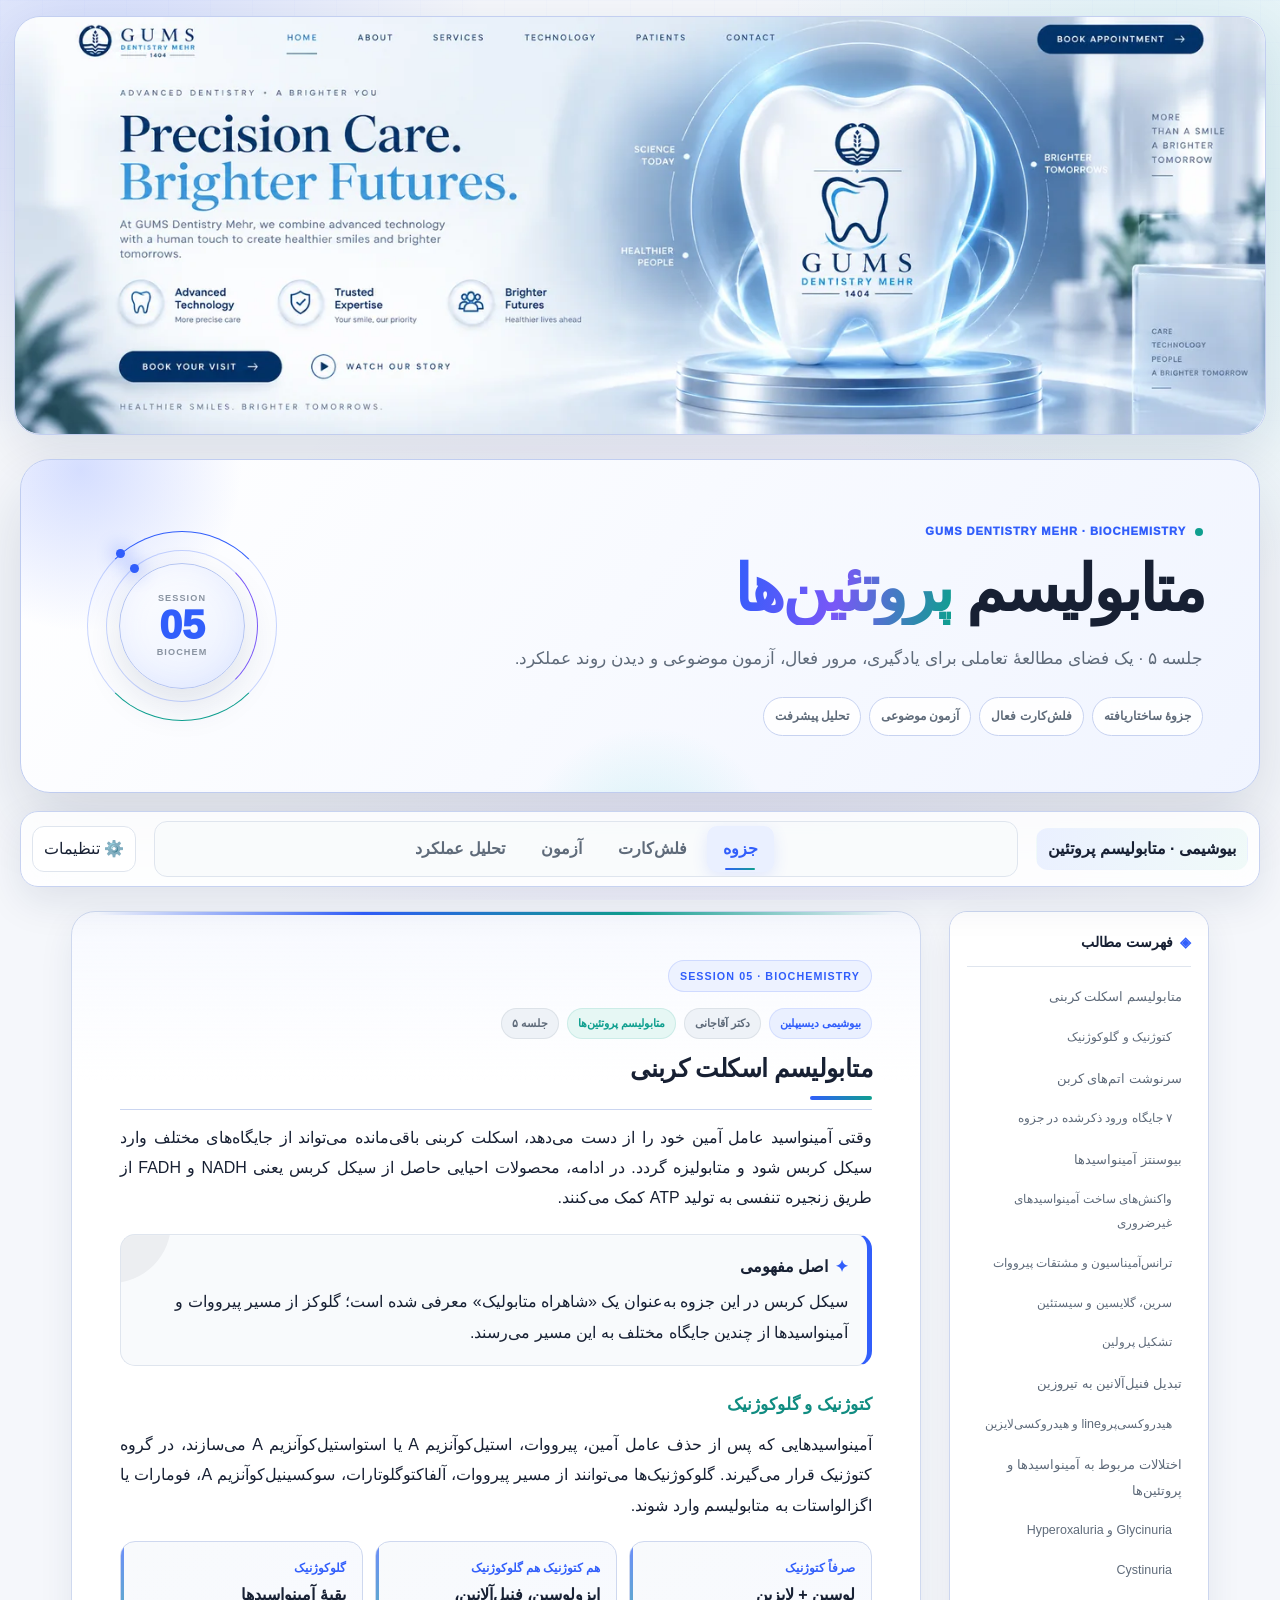
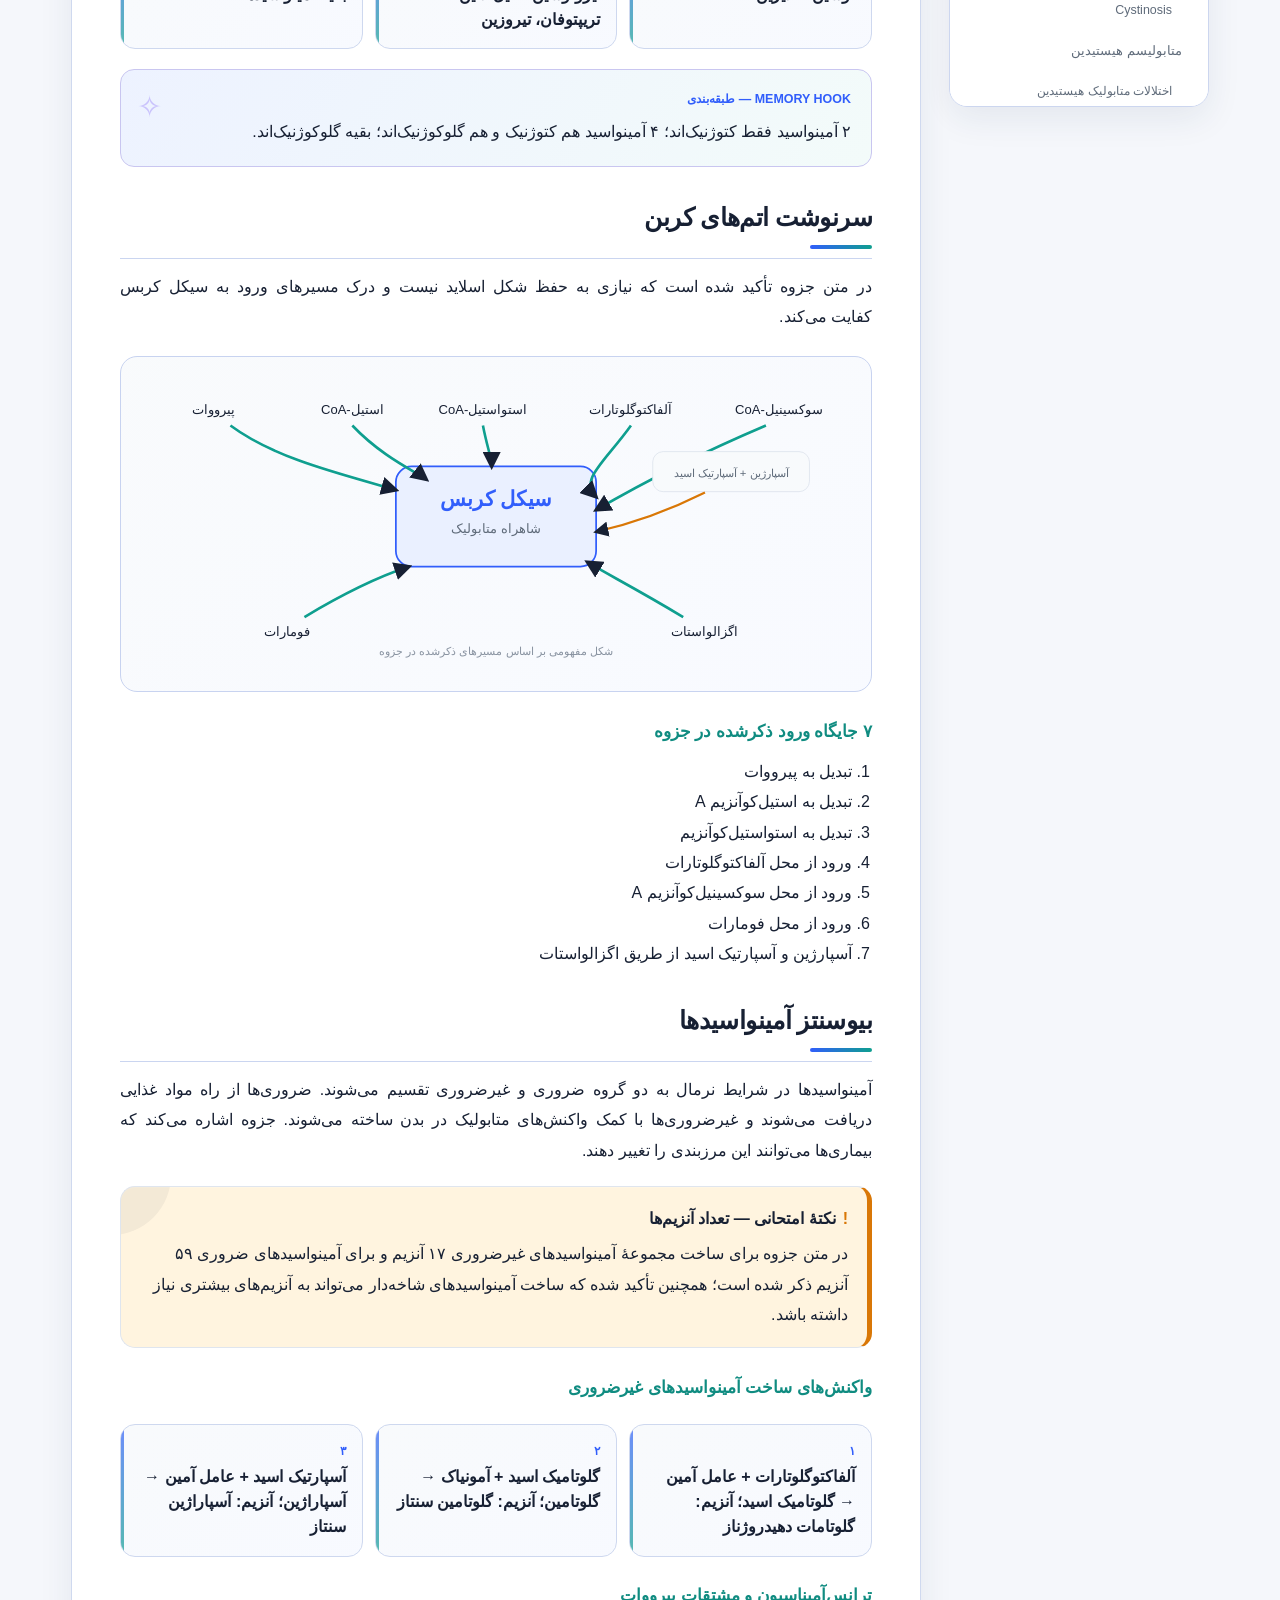
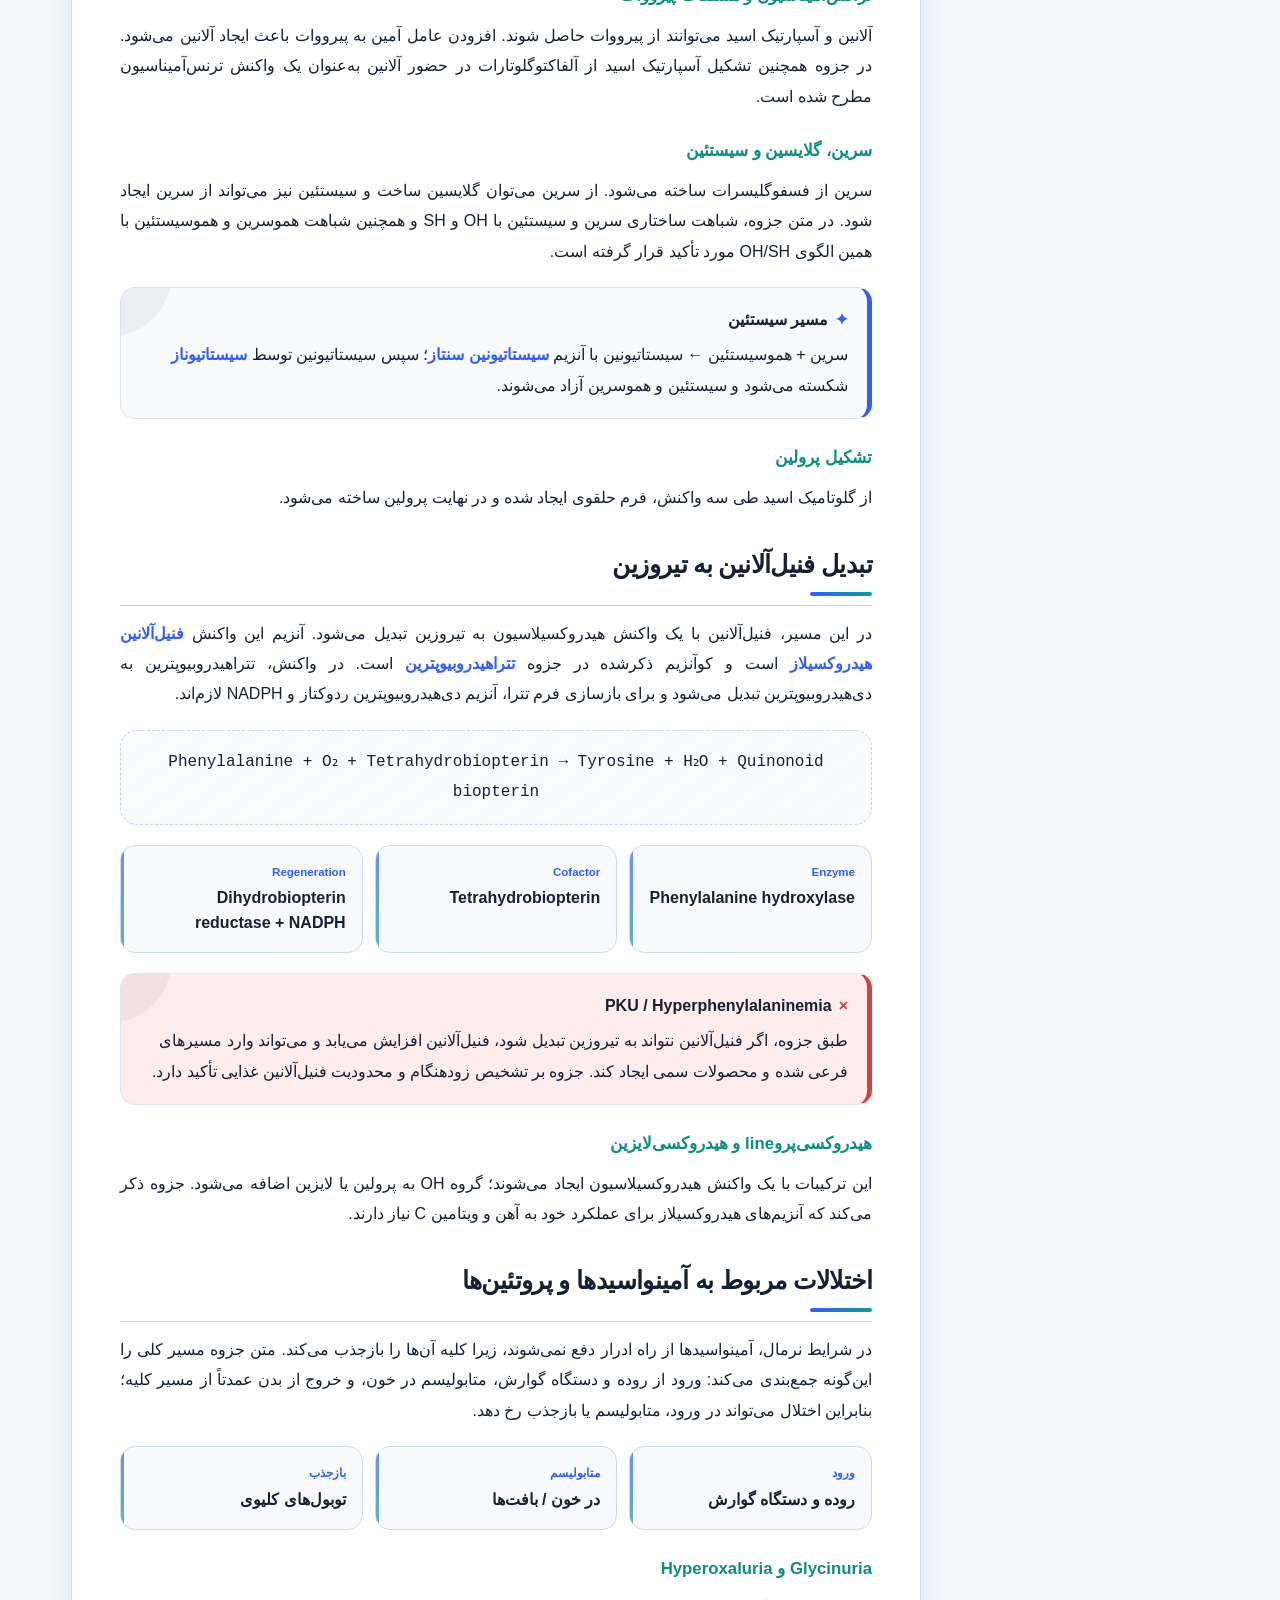
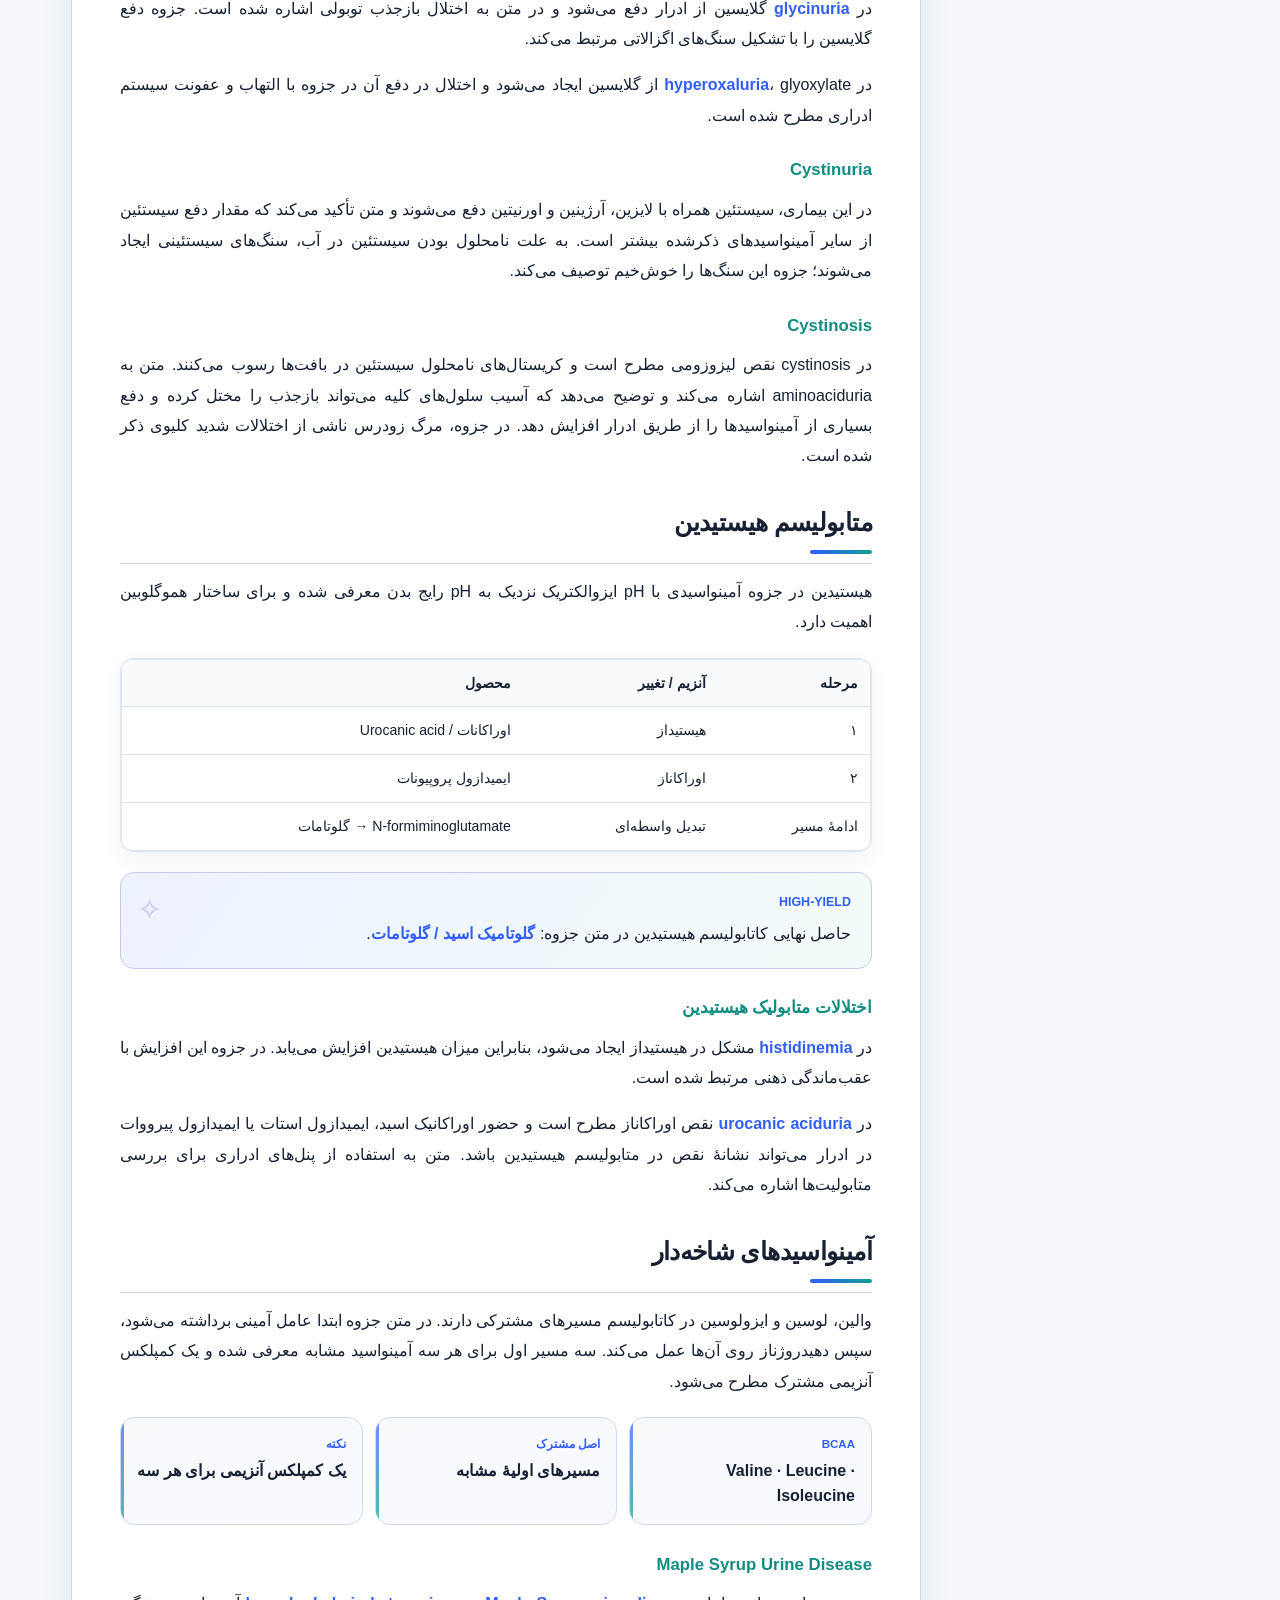
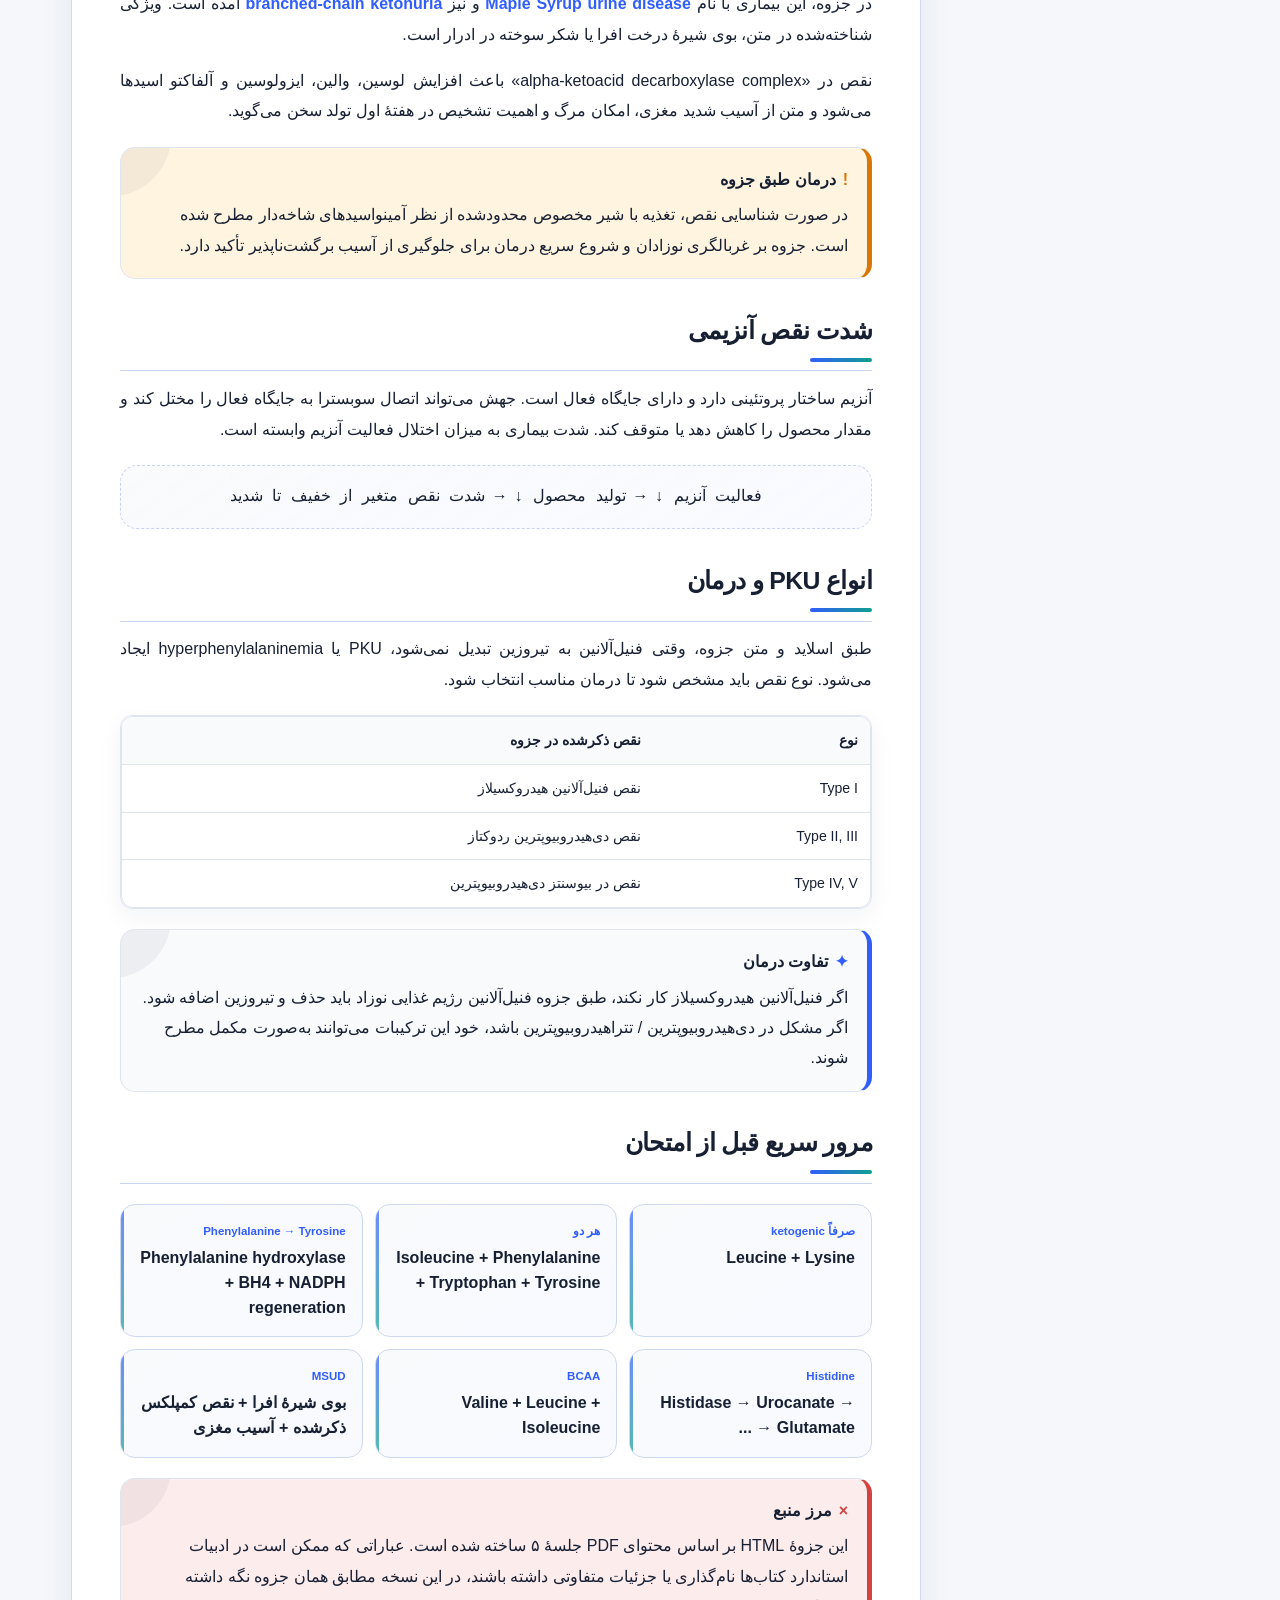
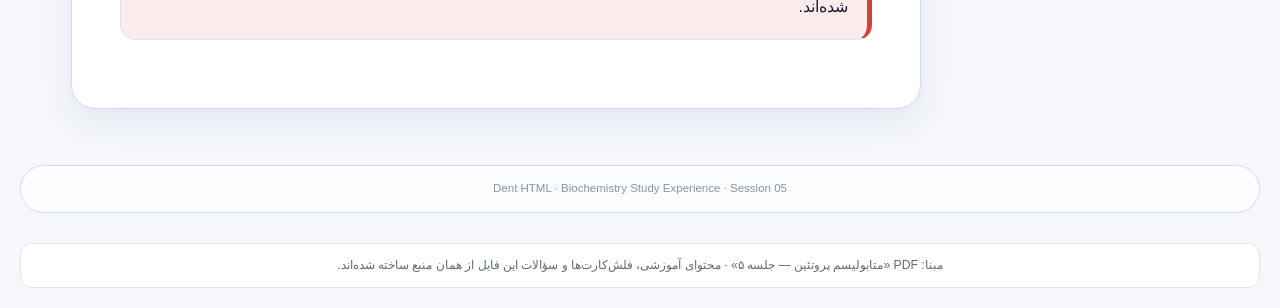
==== commit f3dd4a42: "Redesign session 5 with premium interactive study UI" ====
--- a/index.html
+++ b/index.html
@@ -879,12 +879,535 @@
 
 </style>
 
+
+<style id="dent-premium-visual-layer">
+  /* =========================================================
+     DENT HTML · Premium Study UI
+     Visual-only enhancement layer. Existing content + logic stay intact.
+     ========================================================= */
+  :root {
+    --text-muted: var(--text-2);
+    --primary-light: var(--primary-soft);
+    --border-color: var(--border);
+    --error: var(--danger);
+    --dent-navy: #10284f;
+    --dent-blue: #4169ff;
+    --dent-cyan: #22c7c9;
+    --dent-violet: #7957f7;
+    --dent-glow: rgba(65,105,255,.18);
+    --dent-glow-2: rgba(34,199,201,.13);
+    --radius: 18px;
+    --radius-lg: 26px;
+    --shadow-sm: 0 12px 34px rgba(26,46,84,.08);
+    --shadow-md: 0 28px 70px rgba(18,38,75,.15);
+    --content-width: 1240px;
+    --reading-width: 850px;
+  }
+
+  [data-theme="dark"] {
+    --dent-navy: #dce8ff;
+    --dent-glow: rgba(109,140,255,.20);
+    --dent-glow-2: rgba(53,200,181,.12);
+  }
+
+  body {
+    background:
+      radial-gradient(circle at 8% 7%, var(--dent-glow), transparent 24rem),
+      radial-gradient(circle at 92% 18%, var(--dent-glow-2), transparent 27rem),
+      radial-gradient(circle at 55% 78%, color-mix(in srgb, var(--dent-violet) 7%, transparent), transparent 30rem),
+      var(--bg);
+    background-attachment: fixed;
+  }
+
+  body::before {
+    content: "";
+    position: fixed;
+    inset: 0;
+    pointer-events: none;
+    z-index: -1;
+    opacity: .3;
+    background-image:
+      linear-gradient(color-mix(in srgb, var(--primary) 4%, transparent) 1px, transparent 1px),
+      linear-gradient(90deg, color-mix(in srgb, var(--primary) 4%, transparent) 1px, transparent 1px);
+    background-size: 42px 42px;
+    mask-image: linear-gradient(to bottom, black, transparent 72%);
+  }
+
+  .gums-hero {
+    width: min(1380px, calc(100% - 28px));
+    margin: 16px auto 0;
+    position: relative;
+    border: 1px solid color-mix(in srgb, var(--primary) 16%, var(--border));
+    border-radius: 26px;
+    background: linear-gradient(135deg, color-mix(in srgb, var(--surface) 92%, #fff), var(--surface-2));
+    box-shadow: 0 18px 56px rgba(17,42,82,.11);
+    isolation: isolate;
+  }
+
+  .gums-hero::before {
+    content: "";
+    position: absolute;
+    inset: -1px;
+    z-index: -1;
+    border-radius: inherit;
+    background: linear-gradient(115deg, rgba(65,105,255,.30), transparent 35%, rgba(34,199,201,.22) 68%, transparent);
+    filter: blur(13px);
+    opacity: .45;
+  }
+
+  .gums-hero img {
+    border-radius: inherit;
+    object-fit: cover;
+  }
+
+  .study-masthead {
+    width: min(var(--content-width), calc(100% - 28px));
+    margin: 24px auto 18px;
+  }
+
+  .masthead-shell {
+    position: relative;
+    min-height: 260px;
+    overflow: hidden;
+    display: grid;
+    grid-template-columns: minmax(0, 1fr) 230px;
+    align-items: center;
+    gap: 26px;
+    padding: clamp(26px, 5vw, 56px);
+    border: 1px solid color-mix(in srgb, var(--primary) 18%, var(--border));
+    border-radius: 30px;
+    background:
+      linear-gradient(128deg, color-mix(in srgb, var(--surface) 96%, transparent), color-mix(in srgb, var(--primary-soft) 70%, var(--surface))),
+      var(--surface);
+    box-shadow: var(--shadow-md);
+  }
+
+  .masthead-shell::before,
+  .masthead-shell::after {
+    content: "";
+    position: absolute;
+    border-radius: 50%;
+    pointer-events: none;
+  }
+
+  .masthead-shell::before {
+    width: 340px;
+    height: 340px;
+    left: -110px;
+    top: -160px;
+    background: radial-gradient(circle, rgba(65,105,255,.22), transparent 67%);
+  }
+
+  .masthead-shell::after {
+    width: 280px;
+    height: 280px;
+    right: 38%;
+    bottom: -210px;
+    background: radial-gradient(circle, rgba(34,199,201,.18), transparent 68%);
+  }
+
+  .masthead-copy { position: relative; z-index: 2; }
+
+  .masthead-eyebrow {
+    display: inline-flex;
+    align-items: center;
+    gap: 9px;
+    margin-bottom: 12px;
+    color: var(--primary);
+    font-size: .7rem;
+    font-weight: 950;
+    letter-spacing: .08em;
+  }
+
+  .pulse-dot {
+    width: 8px;
+    height: 8px;
+    border-radius: 50%;
+    background: var(--accent);
+    box-shadow: 0 0 0 0 color-mix(in srgb, var(--accent) 38%, transparent);
+    animation: dentPulse 2.2s infinite;
+  }
+
+  @keyframes dentPulse {
+    70% { box-shadow: 0 0 0 10px transparent; }
+    100% { box-shadow: 0 0 0 0 transparent; }
+  }
+
+  .masthead-copy h1 {
+    margin: 0;
+    color: var(--text);
+    font-size: clamp(2rem, 5vw, 4.25rem);
+    line-height: 1.12;
+    letter-spacing: -.045em;
+  }
+
+  .masthead-copy h1 span {
+    background: linear-gradient(100deg, var(--primary), var(--dent-violet) 48%, var(--accent));
+    -webkit-background-clip: text;
+    background-clip: text;
+    color: transparent;
+  }
+
+  .masthead-copy p {
+    max-width: 760px;
+    margin: 16px 0 0;
+    color: var(--text-2);
+    font-size: clamp(.94rem, 1.5vw, 1.08rem);
+  }
+
+  .masthead-pills {
+    display: flex;
+    flex-wrap: wrap;
+    gap: 8px;
+    margin-top: 22px;
+  }
+
+  .masthead-pills span {
+    padding: 7px 11px;
+    border: 1px solid color-mix(in srgb, var(--primary) 14%, var(--border));
+    border-radius: 999px;
+    background: color-mix(in srgb, var(--surface) 86%, transparent);
+    color: var(--text-2);
+    font-size: .75rem;
+    font-weight: 800;
+    backdrop-filter: blur(8px);
+  }
+
+  .session-orbit {
+    width: 210px;
+    aspect-ratio: 1;
+    position: relative;
+    display: grid;
+    place-items: center;
+    justify-self: end;
+  }
+
+  .orbit-ring {
+    position: absolute;
+    inset: 10px;
+    border: 1px solid color-mix(in srgb, var(--primary) 26%, transparent);
+    border-radius: 50%;
+  }
+
+  .ring-a { animation: orbitSpin 14s linear infinite; border-top-color: var(--primary); border-bottom-color: var(--accent); }
+  .ring-b { inset: 29px; animation: orbitSpin 9s linear infinite reverse; border-right-color: var(--dent-violet); }
+
+  .ring-a::before,
+  .ring-b::before {
+    content: "";
+    position: absolute;
+    width: 9px;
+    height: 9px;
+    top: 9%;
+    left: 15%;
+    border-radius: 50%;
+    background: var(--primary);
+    box-shadow: 0 0 18px var(--primary);
+  }
+
+  @keyframes orbitSpin { to { transform: rotate(360deg); } }
+
+  .session-core {
+    width: 126px;
+    aspect-ratio: 1;
+    display: flex;
+    flex-direction: column;
+    align-items: center;
+    justify-content: center;
+    border: 1px solid color-mix(in srgb, var(--primary) 24%, var(--border));
+    border-radius: 50%;
+    background: linear-gradient(145deg, var(--surface), var(--primary-soft));
+    box-shadow: inset 0 0 30px color-mix(in srgb, var(--primary) 8%, transparent), 0 16px 38px rgba(22,47,91,.12);
+  }
+
+  .session-core small,
+  .session-core span { color: var(--text-3); font-size: .57rem; font-weight: 900; letter-spacing: .12em; }
+  .session-core strong { margin: -2px 0; color: var(--primary); font: 950 2.55rem/1 var(--font-family); }
+
+  header {
+    top: 10px;
+    width: min(var(--content-width), calc(100% - 28px));
+    min-height: auto;
+    margin: 0 auto;
+    border: 1px solid color-mix(in srgb, var(--primary) 14%, var(--border));
+    border-radius: 18px;
+    background: color-mix(in srgb, var(--surface) 84%, transparent);
+    box-shadow: 0 14px 40px rgba(20,41,77,.10);
+    overflow: hidden;
+  }
+
+  .nav-container { width: 100%; padding: 9px 11px; }
+
+  .logo-title span {
+    border-color: transparent;
+    background: linear-gradient(115deg, var(--primary-soft), color-mix(in srgb, var(--accent-soft) 60%, var(--surface)));
+    color: var(--text);
+  }
+
+  .nav-tabs {
+    padding: 4px;
+    border: 1px solid var(--border);
+    border-radius: 13px;
+    background: color-mix(in srgb, var(--surface-2) 80%, transparent);
+  }
+
+  .nav-btn { position: relative; padding-inline: 16px; }
+  .nav-btn.active { box-shadow: 0 5px 16px color-mix(in srgb, var(--primary) 12%, transparent); }
+  .nav-btn.active::after {
+    content: "";
+    position: absolute;
+    left: 28%; right: 28%; bottom: 2px;
+    height: 2px;
+    border-radius: 99px;
+    background: linear-gradient(90deg, var(--primary), var(--accent));
+  }
+
+  .btn-icon,
+  .btn,
+  .option-btn,
+  select,
+  input[type="text"],
+  input[type="number"] { border-radius: 12px; }
+
+  .btn {
+    background: linear-gradient(105deg, var(--primary), color-mix(in srgb, var(--primary) 68%, var(--dent-violet)));
+    box-shadow: 0 8px 20px color-mix(in srgb, var(--primary) 16%, transparent);
+  }
+
+  .btn:hover { filter: saturate(1.05); }
+  .btn-outline { background: var(--surface); box-shadow: none; }
+  .btn-success { background: linear-gradient(105deg, var(--success), color-mix(in srgb, var(--success) 75%, var(--accent))); }
+  .btn-danger { background: linear-gradient(105deg, var(--danger), color-mix(in srgb, var(--danger) 80%, #9e2f6e)); }
+
+  main { margin-top: 24px; }
+
+  .card {
+    border-color: color-mix(in srgb, var(--primary) 9%, var(--border));
+    box-shadow: var(--shadow-sm);
+  }
+
+  #tab-flashcards > .card,
+  #quizSetupPanel,
+  #quizQuestionCard,
+  #quizResultPanel,
+  #tab-analytics > .card { padding: clamp(20px, 3.2vw, 34px); }
+
+  .lecture-layout { grid-template-columns: 260px minmax(0, var(--reading-width)); gap: 28px; }
+
+  .toc-drawer {
+    top: calc(var(--header-height) + 32px);
+    padding: 17px;
+    border-color: color-mix(in srgb, var(--primary) 11%, var(--border));
+    border-radius: 18px;
+    background: color-mix(in srgb, var(--surface) 94%, transparent);
+    box-shadow: var(--shadow-sm);
+  }
+
+  .toc-drawer h3::before { content: "◈"; margin-left: 7px; color: var(--primary); }
+  .toc-list a { border: 1px solid transparent; }
+  .toc-list a:hover { border-color: color-mix(in srgb, var(--primary) 12%, transparent); transform: translateX(-2px); }
+
+  .lecture-content {
+    position: relative;
+    padding: clamp(24px, 4.5vw, 48px);
+    border-radius: 24px;
+    background:
+      linear-gradient(180deg, color-mix(in srgb, var(--primary-soft) 38%, transparent), transparent 170px),
+      var(--surface);
+  }
+
+  .lecture-content::before {
+    content: "SESSION 05 · BIOCHEMISTRY";
+    margin-bottom: 16px;
+    padding: 5px 11px;
+    border: 1px solid color-mix(in srgb, var(--primary) 16%, transparent);
+    background: color-mix(in srgb, var(--primary-soft) 88%, var(--surface));
+    letter-spacing: .10em;
+  }
+
+  .lecture-content::after {
+    content: "";
+    position: absolute;
+    top: 0; right: 26px; left: 26px;
+    height: 3px;
+    border-radius: 0 0 99px 99px;
+    background: linear-gradient(90deg, transparent, var(--primary), var(--accent), transparent);
+  }
+
+  .section-meta { gap: 8px; }
+  .tag { padding: 4px 10px; border: 1px solid color-mix(in srgb, currentColor 12%, transparent); }
+
+  .lecture-content h2 {
+    border-bottom-color: color-mix(in srgb, var(--primary) 12%, var(--border));
+    letter-spacing: -.025em;
+  }
+  .lecture-content h2::after {
+    width: 62px;
+    height: 4px;
+    background: linear-gradient(90deg, var(--primary), var(--accent));
+  }
+  .lecture-content h3 { color: color-mix(in srgb, var(--accent) 85%, var(--text)); }
+
+  .note-callout {
+    position: relative;
+    overflow: hidden;
+    padding: 17px 19px;
+    border-right-width: 5px;
+    border-radius: 15px;
+    box-shadow: inset 0 1px 0 rgba(255,255,255,.16);
+  }
+  .note-callout::after {
+    content: "";
+    position: absolute;
+    width: 120px; height: 120px;
+    left: -70px; top: -72px;
+    border-radius: 50%;
+    background: color-mix(in srgb, currentColor 5%, transparent);
+  }
+  .note-callout.info .note-callout-title::before { content: "✦"; color: var(--primary); }
+  .note-callout.success .note-callout-title::before { content: "✓"; color: var(--success); }
+  .note-callout.warning .note-callout-title::before { content: "!"; color: var(--warning); }
+  .note-callout.danger .note-callout-title::before { content: "×"; color: var(--danger); }
+
+  .key-facts { gap: 12px; }
+  .key-fact {
+    position: relative;
+    overflow: hidden;
+    padding: 16px;
+    border-color: color-mix(in srgb, var(--primary) 10%, var(--border));
+    border-radius: 15px;
+    background: linear-gradient(145deg, var(--surface-2), color-mix(in srgb, var(--primary-soft) 35%, var(--surface)));
+    transition: transform .18s ease, border-color .18s ease, box-shadow .18s ease;
+  }
+  .key-fact:hover { transform: translateY(-3px); border-color: color-mix(in srgb, var(--primary) 28%, var(--border)); box-shadow: var(--shadow-sm); }
+  .key-fact::before { content:""; position:absolute; inset:0 auto 0 0; width:3px; background:linear-gradient(var(--primary),var(--accent)); opacity:.7; }
+  .key-fact-label { color: var(--primary); }
+
+  .memory-hook {
+    position: relative;
+    overflow: hidden;
+    padding: 18px 20px;
+    border-color: color-mix(in srgb, var(--dent-violet) 22%, var(--border));
+    background: linear-gradient(125deg, color-mix(in srgb, var(--primary-soft) 85%, var(--surface)), color-mix(in srgb, var(--accent-soft) 48%, var(--surface)));
+  }
+  .memory-hook::before { content: "✧"; position: absolute; left: 16px; top: 8px; color: var(--dent-violet); font-size: 1.9rem; opacity: .3; }
+
+  .formula-box,
+  .diagram-container {
+    border-radius: 17px;
+    border-color: color-mix(in srgb, var(--primary) 13%, var(--border));
+    background:
+      linear-gradient(145deg, color-mix(in srgb, var(--surface-2) 92%, transparent), color-mix(in srgb, var(--primary-soft) 32%, var(--surface)));
+  }
+
+  .mini-table,
+  table { box-shadow: 0 8px 24px rgba(18,38,75,.05); }
+  th { background: linear-gradient(180deg, var(--surface-2), color-mix(in srgb, var(--primary-soft) 30%, var(--surface))); }
+
+  .flashcard-scene { max-width: 680px; height: 350px; }
+  .flashcard { border-radius: 28px; box-shadow: 0 30px 70px rgba(22,43,82,.18); }
+  .flashcard-face {
+    overflow: hidden;
+    border-radius: 28px;
+    border-color: color-mix(in srgb, var(--primary) 16%, var(--border));
+    background:
+      radial-gradient(circle at 10% 10%, color-mix(in srgb, var(--primary) 13%, transparent), transparent 34%),
+      var(--surface);
+  }
+  .flashcard-front { border-top: 5px solid transparent; border-image: linear-gradient(90deg,var(--primary),var(--dent-violet)) 1; }
+  .flashcard-back { border-top: 5px solid transparent; border-image: linear-gradient(90deg,var(--accent),var(--primary)) 1; }
+  .flashcard-face::before { content:""; position:absolute; width:150px; height:150px; left:-70px; bottom:-70px; border:1px solid color-mix(in srgb,var(--primary) 15%,transparent); border-radius:50%; }
+
+  .option-btn { min-height: 54px; padding: 13px 15px; }
+  .option-btn:hover:not(:disabled) { transform: translateX(-4px); box-shadow: 0 8px 22px color-mix(in srgb, var(--primary) 8%, transparent); }
+  .option-btn.correct { box-shadow: inset 4px 0 0 var(--success); }
+  .option-btn.incorrect { box-shadow: inset 4px 0 0 var(--danger); }
+
+  .explanation-box { border-radius: 14px; background: linear-gradient(135deg, var(--surface-2), color-mix(in srgb, var(--primary-soft) 28%, var(--surface))); }
+
+  .bar-track { height: 12px; box-shadow: inset 0 1px 3px rgba(0,0,0,.07); }
+  .bar-fill { background: linear-gradient(90deg, var(--primary), var(--dent-violet) 55%, var(--accent)); box-shadow: 0 0 18px color-mix(in srgb,var(--primary) 20%,transparent); }
+
+  .modal-overlay { background: rgba(7,16,34,.62); backdrop-filter: blur(12px); }
+  .modal-card {
+    border-radius: 24px;
+    border-color: color-mix(in srgb, var(--primary) 15%, var(--border));
+    box-shadow: 0 32px 90px rgba(0,0,0,.25);
+  }
+
+  footer {
+    padding: 12px 16px;
+    border-radius: 999px;
+    background: color-mix(in srgb, var(--surface) 72%, transparent);
+    border: 1px solid color-mix(in srgb, var(--primary) 8%, var(--border));
+  }
+
+  @media (max-width: 920px) {
+    .masthead-shell { grid-template-columns: 1fr 160px; }
+    .session-orbit { width: 160px; }
+    .session-core { width: 102px; }
+    .session-core strong { font-size: 2.1rem; }
+    .lecture-layout { grid-template-columns: 1fr; }
+    .toc-drawer { top: 0; }
+  }
+
+  @media (max-width: 600px) {
+    :root { --header-height: 118px; }
+    .gums-hero { width: calc(100% - 14px); margin-top: 7px; border-radius: 18px; }
+    .gums-hero img { min-height: 0; object-fit: contain; }
+    .study-masthead { width: calc(100% - 14px); margin: 12px auto; }
+    .masthead-shell { min-height: 0; grid-template-columns: 1fr; padding: 24px 20px; border-radius: 22px; }
+    .masthead-copy h1 { font-size: clamp(2rem, 12vw, 3rem); }
+    .masthead-copy p { font-size: .9rem; }
+    .masthead-pills { gap: 6px; margin-top: 16px; }
+    .masthead-pills span { font-size: .68rem; padding: 6px 9px; }
+    .session-orbit { display: none; }
+    header { top: 5px; width: calc(100% - 14px); border-radius: 15px; }
+    .nav-container { width: 100%; padding: 8px; }
+    .nav-tabs { justify-content: flex-start; width: 100%; }
+    .nav-btn { padding: 7px 11px; }
+    main { width: calc(100% - 14px); margin-top: 14px; }
+    .lecture-content { padding: 22px 18px; border-radius: 20px; }
+    .lecture-content::after { right: 18px; left: 18px; }
+    .toc-drawer { max-height: 220px; }
+    .flashcard-scene { height: 315px; margin-top: 18px; }
+    .flashcard-face { padding: 24px 20px; }
+    .flashcard-controls { display: grid; grid-template-columns: repeat(2, minmax(0,1fr)); }
+    .flashcard-controls .btn { width: 100%; }
+    #quizActiveArea > div:last-child { gap: 8px !important; }
+    #quizActiveArea > div:last-child .btn { flex: 1; padding-inline: 9px; }
+    .chart-row { grid-template-columns: 88px 1fr 42px; }
+  }
+
+  @media (prefers-reduced-motion: reduce) {
+    .pulse-dot, .ring-a, .ring-b { animation: none !important; }
+  }
+</style>
+
 </head>
 
 <body>
 
   <section class="gums-hero" aria-label="GUMS Dentistry Mehr branded header">
     <img src="[data-uri]" alt="GUMS Dentistry Mehr — modern dental hero header">
+  </section>
+
+
+  <section class="study-masthead" aria-labelledby="studyTitle">
+    <div class="masthead-shell">
+      <div class="masthead-copy">
+        <div class="masthead-eyebrow"><span class="pulse-dot"></span> GUMS DENTISTRY MEHR · BIOCHEMISTRY</div>
+        <h1 id="studyTitle">متابولیسم <span>پروتئین‌ها</span></h1>
+        <p>جلسه ۵ · یک فضای مطالعهٔ تعاملی برای یادگیری، مرور فعال، آزمون موضوعی و دیدن روند عملکرد.</p>
+        <div class="masthead-pills" aria-label="امکانات این جلسه">
+          <span>جزوهٔ ساختاریافته</span><span>فلش‌کارت فعال</span><span>آزمون موضوعی</span><span>تحلیل پیشرفت</span>
+        </div>
+      </div>
+      <div class="session-orbit" aria-hidden="true">
+        <div class="orbit-ring ring-a"></div><div class="orbit-ring ring-b"></div>
+        <div class="session-core"><small>SESSION</small><strong>05</strong><span>BIOCHEM</span></div>
+      </div>
+    </div>
   </section>
 
   <header>
@@ -1461,7 +1984,7 @@
   </main>
 
   <footer style="width:min(var(--content-width),calc(100% - 28px));margin:0 auto 30px;text-align:center;color:var(--text-3);font-size:.72rem;">
-    HTML Study Note Blueprint · reusable educational UI system
+    Dent HTML · Biochemistry Study Experience · Session 05
   </footer>
 
 
